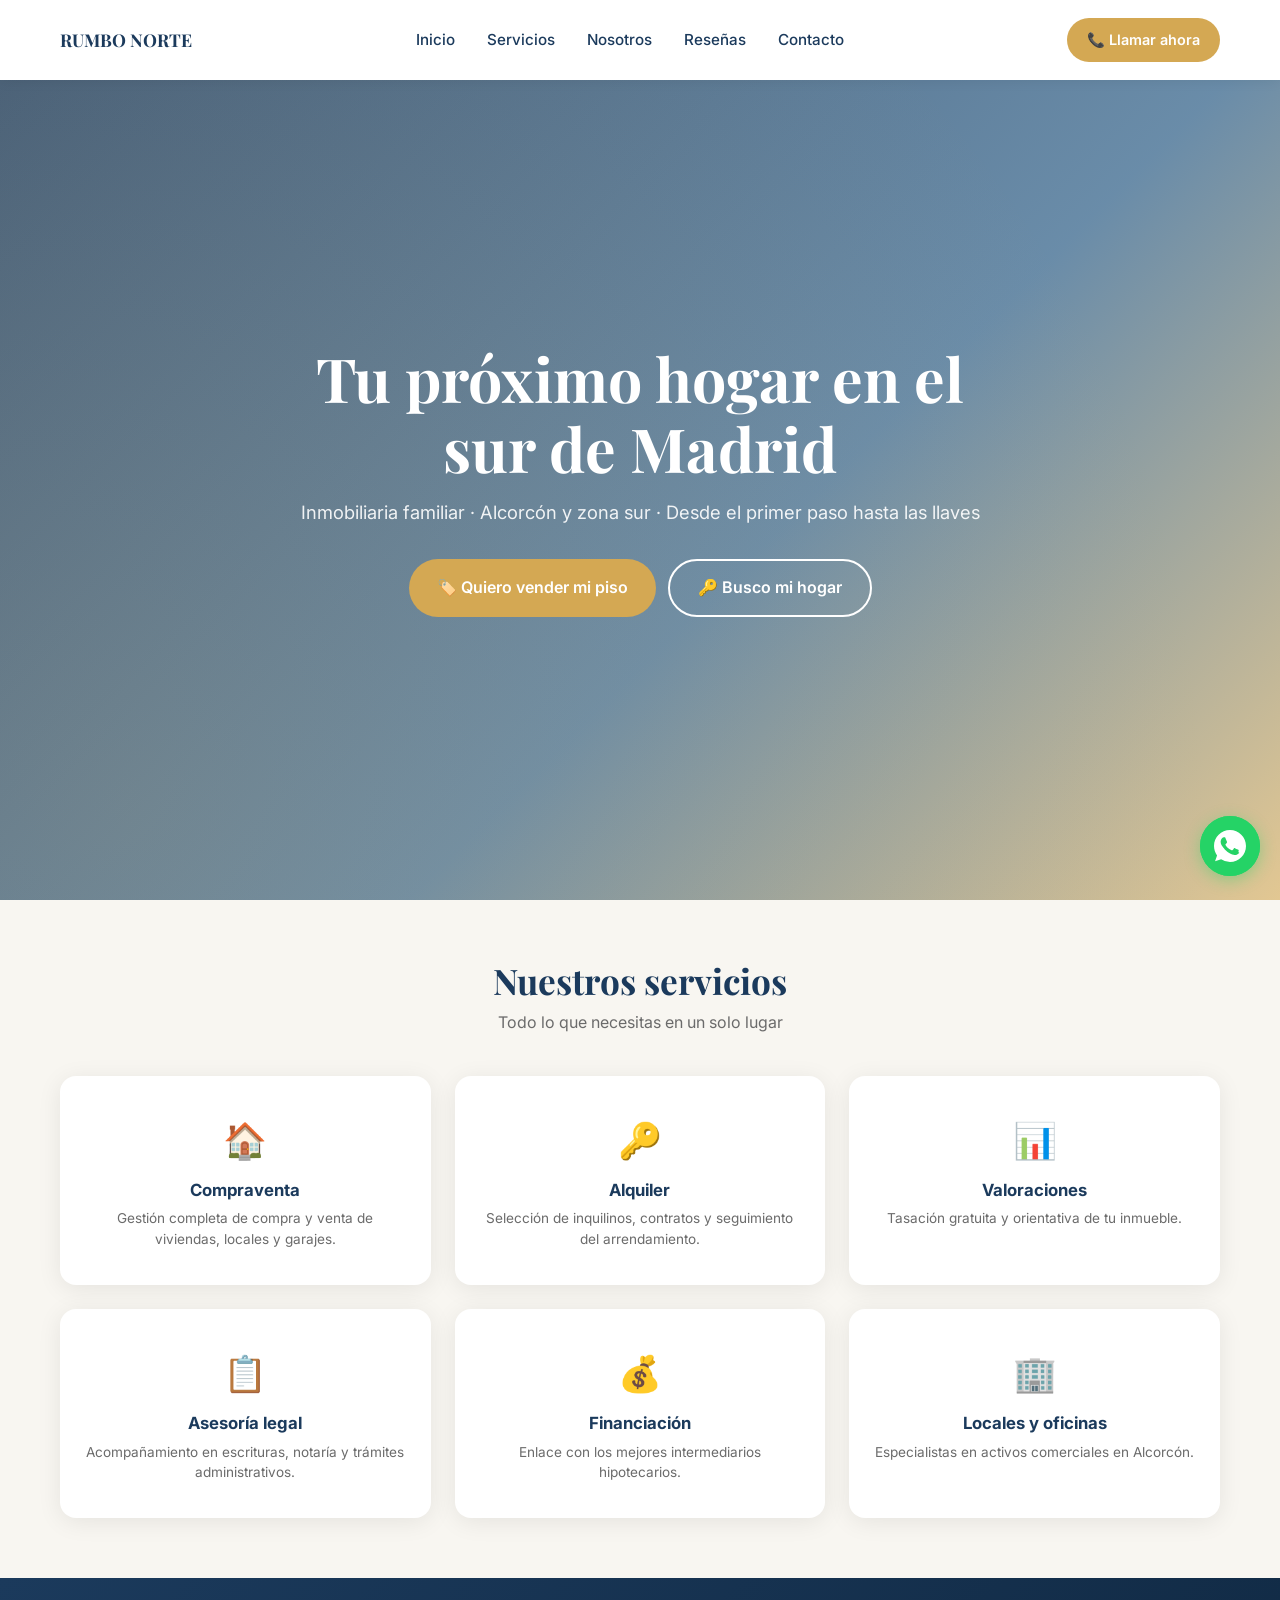
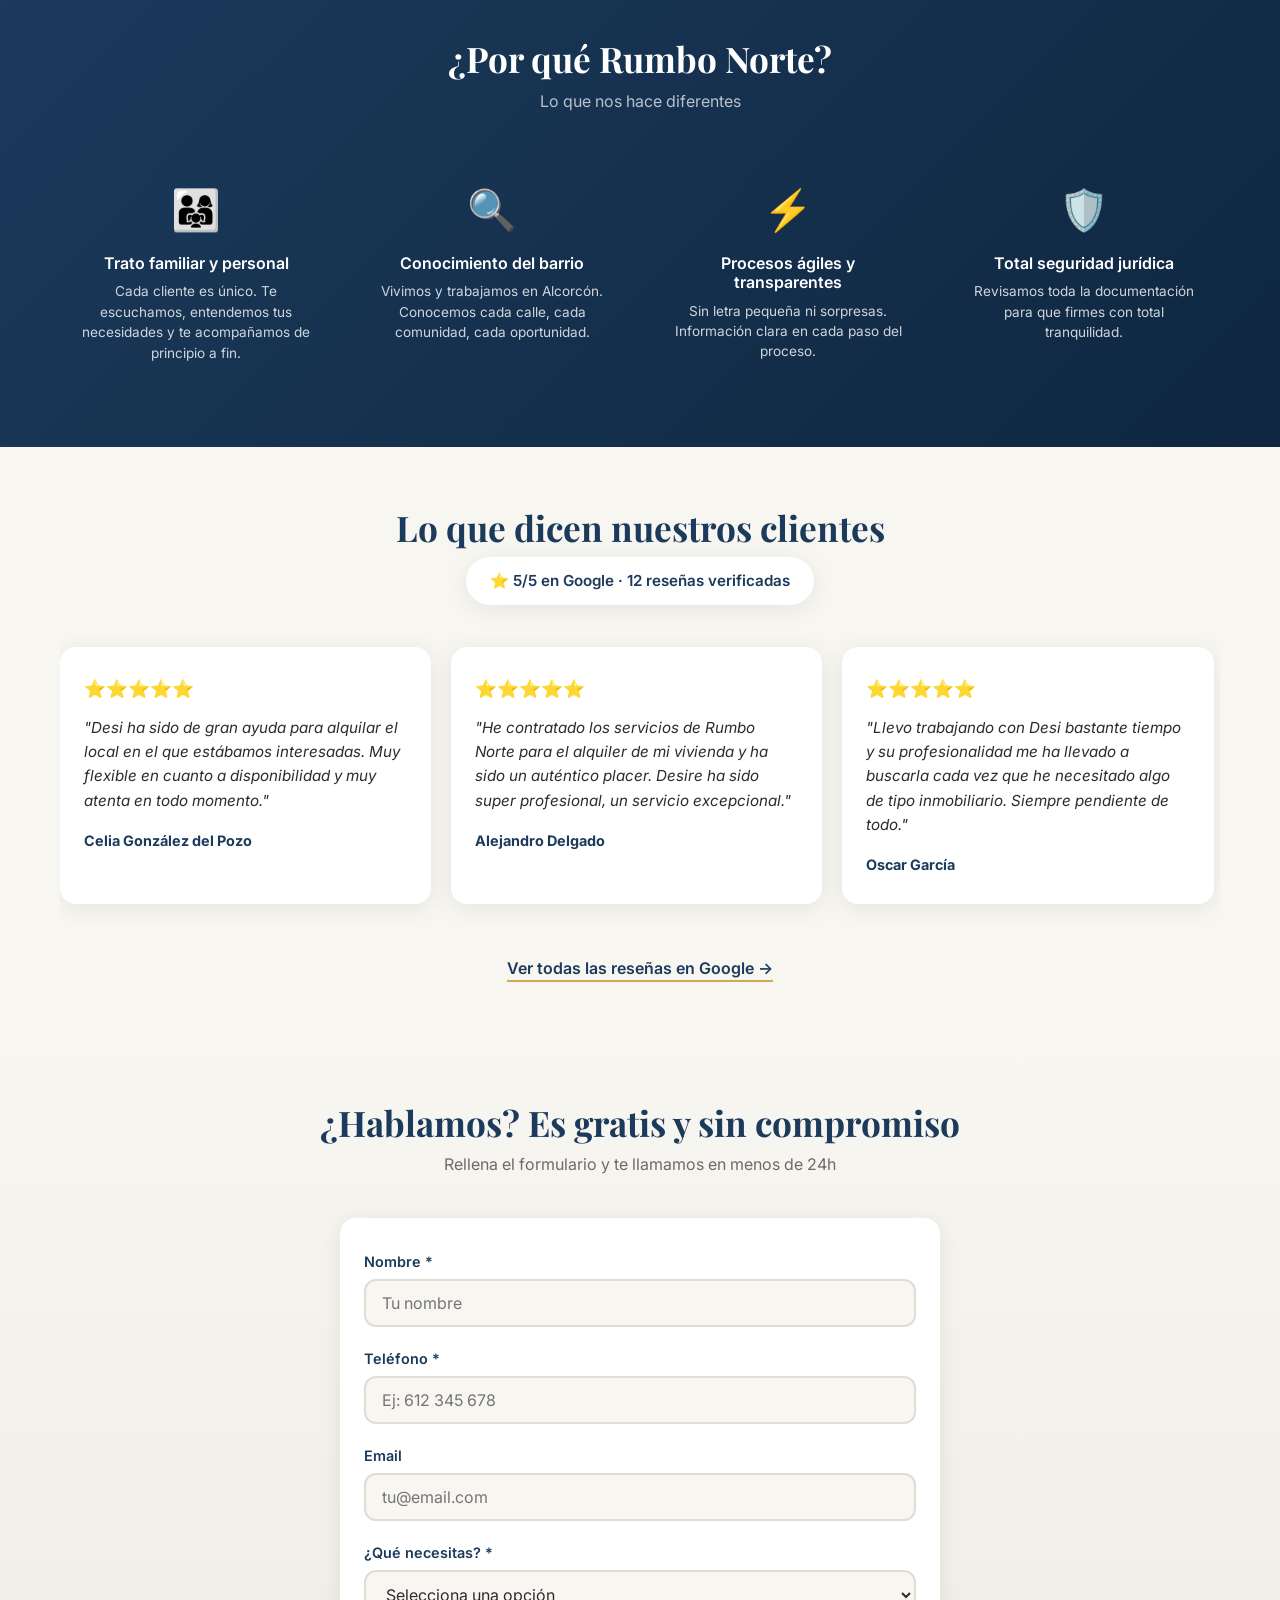
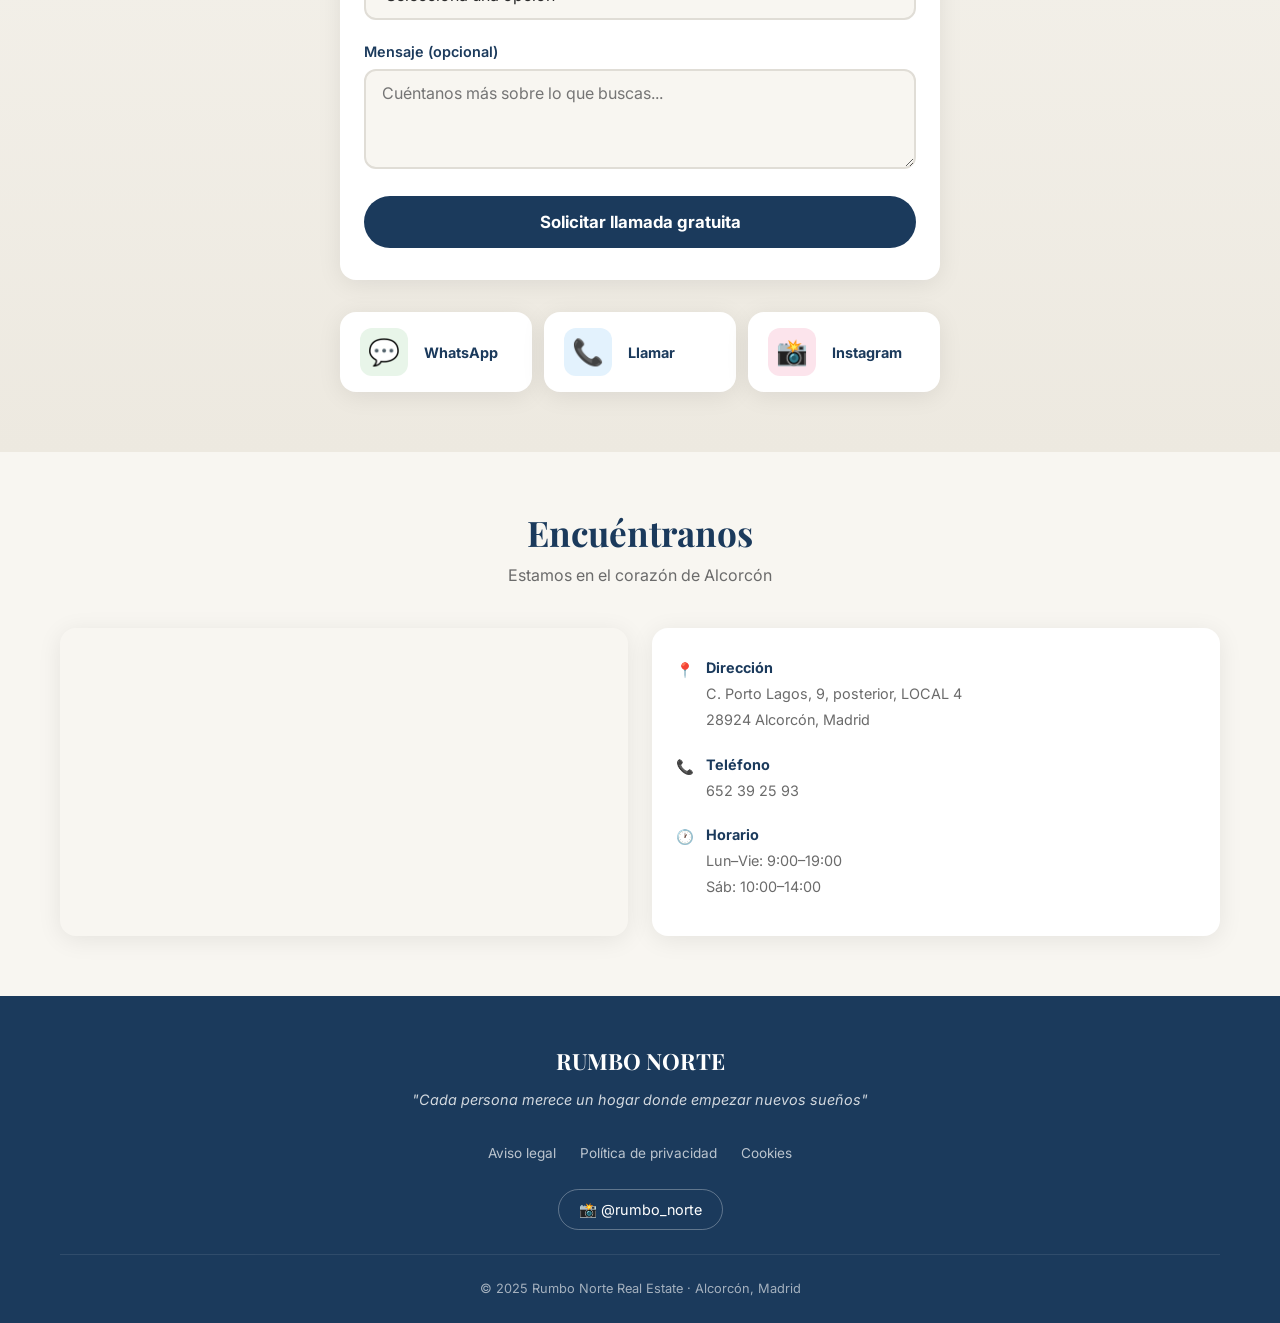
==== index.html @ d569a7f7 "fix: mostrar siempre el texto RUMBO NORTE junto al logo Co-Authored-By: Claude Opus 4.6 (1M context)" ====
<!DOCTYPE html>
<html lang="es">
<head>
  <meta charset="UTF-8">
  <meta name="viewport" content="width=device-width, initial-scale=1.0">
  <title>Rumbo Norte Real Estate | Inmobiliaria en Alcorcón, Madrid</title>
  <meta name="description" content="Inmobiliaria familiar en Alcorcón. Compra, venta y alquiler de viviendas en el sur de Madrid. Valoración gratuita · Trato personal · 5/5 en Google.">
  <meta name="keywords" content="inmobiliaria alcorcón, comprar piso alcorcón, vender piso alcorcón, alquiler alcorcón, rumbo norte">
  <meta property="og:title" content="Rumbo Norte Real Estate">
  <meta property="og:description" content="Tu inmobiliaria de confianza en Alcorcón">
  <meta property="og:type" content="website">
  <link rel="canonical" href="https://rumbo-norte.es">
  <link rel="preconnect" href="https://fonts.googleapis.com">
  <link rel="preconnect" href="https://fonts.gstatic.com" crossorigin>
  <link href="https://fonts.googleapis.com/css2?family=Inter:wght@400;500;600;700&family=Playfair+Display:wght@600;700&display=swap" rel="stylesheet">
  <link rel="icon" type="image/png" href="images/logo.png">
  <link rel="stylesheet" href="style.css">

  <!-- Schema.org JSON-LD -->
  <script type="application/ld+json">
  {
    "@context": "https://schema.org",
    "@type": "RealEstateAgent",
    "name": "Rumbo Norte Real Estate",
    "image": "images/logo.png",
    "address": {
      "@type": "PostalAddress",
      "streetAddress": "C. Porto Lagos 9, posterior, LOCAL 4",
      "addressLocality": "Alcorcón",
      "addressRegion": "Madrid",
      "postalCode": "28924",
      "addressCountry": "ES"
    },
    "telephone": "+34652392593",
    "priceRange": "€€",
    "openingHours": ["Mo-Fr 09:00-19:00", "Sa 10:00-14:00"],
    "aggregateRating": {
      "@type": "AggregateRating",
      "ratingValue": "5",
      "reviewCount": "12"
    }
  }
  </script>
</head>
<body>

  <!-- ========== HEADER ========== -->
  <header class="header" id="header">
    <div class="header-inner">
      <a href="#inicio" class="logo" aria-label="Rumbo Norte Real Estate — Inicio">
        <img src="images/logo.png" alt="Rumbo Norte Real Estate" class="logo-img" onerror="this.style.display='none';">
        <span class="logo-text">RUMBO NORTE</span>
      </a>

      <nav class="nav" id="nav" aria-label="Navegación principal">
        <a href="#inicio">Inicio</a>
        <a href="#servicios">Servicios</a>
        <a href="#nosotros">Nosotros</a>
        <a href="#resenas">Reseñas</a>
        <a href="#contacto">Contacto</a>
      </nav>

      <a href="tel:+34652392593" class="header-cta" aria-label="Llamar ahora al 652 39 25 93">
        📞 Llamar ahora
      </a>
      <button class="hamburger" id="hamburger" aria-label="Abrir menú" aria-expanded="false">
        <span></span>
        <span></span>
        <span></span>
      </button>
    </div>
  </header>

  <!-- ========== HERO ========== -->
  <section class="hero" id="inicio">
    <div class="hero-content">
      <h1>Tu próximo hogar en el sur de Madrid</h1>
      <p class="hero-subtitle">Inmobiliaria familiar · Alcorcón y zona sur · Desde el primer paso hasta las llaves</p>
      <div class="hero-buttons">
        <a href="#contacto" class="btn btn-primary" onclick="document.getElementById('motivo').value='vender'">🏷️ Quiero vender mi piso</a>
        <a href="https://wa.me/34652392593?text=Hola%2C%20me%20interesa%20obtener%20informaci%C3%B3n%20sobre%20vuestros%20servicios%20inmobiliarios" class="btn btn-outline" target="_blank" rel="noopener">🔑 Busco mi hogar</a>
      </div>
    </div>
  </section>

  <!-- ========== SERVICIOS ========== -->
  <section class="servicios" id="servicios">
    <div class="container">
      <h2 class="section-title fade-in">Nuestros servicios</h2>
      <p class="section-subtitle fade-in">Todo lo que necesitas en un solo lugar</p>
      <div class="servicios-grid">
        <a href="servicio-compraventa.html" class="servicio-card fade-in">
          <div class="servicio-card-icon">🏠</div>
          <h3>Compraventa</h3>
          <p>Gestión completa de compra y venta de viviendas, locales y garajes.</p>
        </a>
        <a href="servicio-alquiler.html" class="servicio-card fade-in">
          <div class="servicio-card-icon">🔑</div>
          <h3>Alquiler</h3>
          <p>Selección de inquilinos, contratos y seguimiento del arrendamiento.</p>
        </a>
        <a href="servicio-valoraciones.html" class="servicio-card fade-in">
          <div class="servicio-card-icon">📊</div>
          <h3>Valoraciones</h3>
          <p>Tasación gratuita y orientativa de tu inmueble.</p>
        </a>
        <a href="servicio-asesoria-legal.html" class="servicio-card fade-in">
          <div class="servicio-card-icon">📋</div>
          <h3>Asesoría legal</h3>
          <p>Acompañamiento en escrituras, notaría y trámites administrativos.</p>
        </a>
        <a href="servicio-financiacion.html" class="servicio-card fade-in">
          <div class="servicio-card-icon">💰</div>
          <h3>Financiación</h3>
          <p>Enlace con los mejores intermediarios hipotecarios.</p>
        </a>
        <a href="servicio-locales.html" class="servicio-card fade-in">
          <div class="servicio-card-icon">🏢</div>
          <h3>Locales y oficinas</h3>
          <p>Especialistas en activos comerciales en Alcorcón.</p>
        </a>
      </div>
    </div>
  </section>

  <!-- ========== POR QUÉ ELEGIRNOS ========== -->
  <section class="por-que" id="nosotros">
    <div class="container">
      <h2 class="section-title fade-in">¿Por qué Rumbo Norte?</h2>
      <p class="section-subtitle fade-in">Lo que nos hace diferentes</p>
      <div class="por-que-grid">
        <div class="por-que-item fade-in">
          <div class="por-que-item-icon">👨‍👩‍👧</div>
          <h3>Trato familiar y personal</h3>
          <p>Cada cliente es único. Te escuchamos, entendemos tus necesidades y te acompañamos de principio a fin.</p>
        </div>
        <div class="por-que-item fade-in">
          <div class="por-que-item-icon">🔍</div>
          <h3>Conocimiento del barrio</h3>
          <p>Vivimos y trabajamos en Alcorcón. Conocemos cada calle, cada comunidad, cada oportunidad.</p>
        </div>
        <div class="por-que-item fade-in">
          <div class="por-que-item-icon">⚡</div>
          <h3>Procesos ágiles y transparentes</h3>
          <p>Sin letra pequeña ni sorpresas. Información clara en cada paso del proceso.</p>
        </div>
        <div class="por-que-item fade-in">
          <div class="por-que-item-icon">🛡️</div>
          <h3>Total seguridad jurídica</h3>
          <p>Revisamos toda la documentación para que firmes con total tranquilidad.</p>
        </div>
      </div>
    </div>
  </section>

  <!-- ========== RESEÑAS ========== -->
  <section class="resenas" id="resenas">
    <div class="container">
      <h2 class="section-title fade-in">Lo que dicen nuestros clientes</h2>
      <div class="resenas-badge-wrapper fade-in">
        <div class="resenas-badge">⭐ 5/5 en Google · 12 reseñas verificadas</div>
      </div>
      <div class="resenas-slider fade-in">
        <div class="resena-card">
          <div class="resena-stars">⭐⭐⭐⭐⭐</div>
          <p class="resena-text">"Desi ha sido de gran ayuda para alquilar el local en el que estábamos interesadas. Muy flexible en cuanto a disponibilidad y muy atenta en todo momento."</p>
          <div class="resena-author">Celia González del Pozo</div>
        </div>
        <div class="resena-card">
          <div class="resena-stars">⭐⭐⭐⭐⭐</div>
          <p class="resena-text">"He contratado los servicios de Rumbo Norte para el alquiler de mi vivienda y ha sido un auténtico placer. Desire ha sido super profesional, un servicio excepcional."</p>
          <div class="resena-author">Alejandro Delgado</div>
        </div>
        <div class="resena-card">
          <div class="resena-stars">⭐⭐⭐⭐⭐</div>
          <p class="resena-text">"Llevo trabajando con Desi bastante tiempo y su profesionalidad me ha llevado a buscarla cada vez que he necesitado algo de tipo inmobiliario. Siempre pendiente de todo."</p>
          <div class="resena-author">Oscar García</div>
        </div>
      </div>
      <div class="resenas-cta fade-in">
        <a href="https://www.google.com/maps/place/Rumbo+Norte+Real+Estate/" target="_blank" rel="noopener">Ver todas las reseñas en Google →</a>
      </div>
    </div>
  </section>

  <!-- ========== CONTACTO ========== -->
  <section class="contacto" id="contacto">
    <div class="container">
      <h2 class="section-title fade-in">¿Hablamos? Es gratis y sin compromiso</h2>
      <p class="section-subtitle fade-in">Rellena el formulario y te llamamos en menos de 24h</p>

      <div class="contacto-form fade-in">
        <form id="contactForm">
          <div id="formContent">
            <div class="form-group">
              <label for="nombre">Nombre *</label>
              <input type="text" id="nombre" name="nombre" placeholder="Tu nombre" required>
              <span class="error-msg">Por favor, introduce tu nombre</span>
            </div>
            <div class="form-group">
              <label for="telefono">Teléfono *</label>
              <input type="tel" id="telefono" name="telefono" placeholder="Ej: 612 345 678" required>
              <span class="error-msg">Introduce un teléfono válido</span>
            </div>
            <div class="form-group">
              <label for="email">Email</label>
              <input type="email" id="email" name="email" placeholder="tu@email.com">
            </div>
            <div class="form-group">
              <label for="motivo">¿Qué necesitas? *</label>
              <select id="motivo" name="motivo" required>
                <option value="">Selecciona una opción</option>
                <option value="vender">Quiero vender</option>
                <option value="comprar">Quiero comprar</option>
                <option value="alquilar">Quiero alquilar</option>
                <option value="arrendar">Quiero arrendar</option>
                <option value="otro">Otro</option>
              </select>
              <span class="error-msg">Selecciona un motivo</span>
            </div>
            <div class="form-group">
              <label for="mensaje">Mensaje (opcional)</label>
              <textarea id="mensaje" name="mensaje" placeholder="Cuéntanos más sobre lo que buscas..."></textarea>
            </div>
            <button type="submit" class="btn-submit">Solicitar llamada gratuita</button>
          </div>
          <div class="form-success" id="formSuccess">
            <div class="form-success-icon">✅</div>
            <h3>¡Mensaje enviado!</h3>
            <p>Nos ponemos en contacto contigo en menos de 24h.</p>
          </div>
        </form>
      </div>

      <div class="contacto-alt fade-in">
        <a href="https://wa.me/34652392593?text=Hola%2C%20me%20interesa%20obtener%20informaci%C3%B3n%20sobre%20vuestros%20servicios%20inmobiliarios" class="contacto-alt-card" target="_blank" rel="noopener">
          <div class="contacto-alt-icon contacto-alt-icon--whatsapp">💬</div>
          <strong>WhatsApp</strong>
        </a>
        <a href="tel:+34652392593" class="contacto-alt-card">
          <div class="contacto-alt-icon contacto-alt-icon--phone">📞</div>
          <strong>Llamar</strong>
        </a>
        <a href="https://instagram.com/rumbo_norte_real_estate" class="contacto-alt-card" target="_blank" rel="noopener">
          <div class="contacto-alt-icon contacto-alt-icon--instagram">📸</div>
          <strong>Instagram</strong>
        </a>
      </div>
    </div>
  </section>

  <!-- ========== MAPA ========== -->
  <section class="mapa" id="mapa">
    <div class="container">
      <h2 class="section-title fade-in">Encuéntranos</h2>
      <p class="section-subtitle fade-in">Estamos en el corazón de Alcorcón</p>
      <div class="mapa-wrapper fade-in">
        <div class="mapa-iframe">
          <iframe
            src="https://www.google.com/maps?q=Rumbo+Norte+Real+Estate,+C.+Porto+Lagos+9,+28924+Alcorcón,+Madrid&output=embed"
            allowfullscreen=""
            loading="lazy"
            referrerpolicy="no-referrer-when-downgrade"
            title="Ubicación de Rumbo Norte Real Estate en Alcorcón">
          </iframe>
        </div>
        <div class="mapa-info">
          <div class="mapa-info-item">
            <span class="mapa-info-icon">📍</span>
            <div>
              <strong>Dirección</strong>
              <span>C. Porto Lagos, 9, posterior, LOCAL 4<br>28924 Alcorcón, Madrid</span>
            </div>
          </div>
          <div class="mapa-info-item">
            <span class="mapa-info-icon">📞</span>
            <div>
              <strong>Teléfono</strong>
              <a href="tel:+34652392593">652 39 25 93</a>
            </div>
          </div>
          <div class="mapa-info-item">
            <span class="mapa-info-icon">🕐</span>
            <div>
              <strong>Horario</strong>
              <span>Lun–Vie: 9:00–19:00<br>Sáb: 10:00–14:00</span>
            </div>
          </div>
        </div>
      </div>
    </div>
  </section>

  <!-- ========== FOOTER ========== -->
  <footer class="footer">
    <div class="container">
      <div class="footer-top">
        <div class="footer-logo">
          <img src="images/logo-white.png" alt="Rumbo Norte Real Estate" class="logo-img" onerror="this.style.display='none'; this.nextElementSibling.classList.add('show');">
          <span class="logo-fallback">RUMBO NORTE</span>
        </div>
        <p class="footer-tagline">"Cada persona merece un hogar donde empezar nuevos sueños"</p>
      </div>
      <div class="footer-links">
        <a href="#">Aviso legal</a>
        <a href="#">Política de privacidad</a>
        <a href="#">Cookies</a>
      </div>
      <div class="footer-social">
        <a href="https://instagram.com/rumbo_norte" target="_blank" rel="noopener" aria-label="Instagram de Rumbo Norte">📸 @rumbo_norte</a>
      </div>
      <div class="footer-bottom">
        <p>&copy; 2025 Rumbo Norte Real Estate · Alcorcón, Madrid</p>
      </div>
    </div>
  </footer>

  <!-- ========== SCROLL TO TOP ========== -->
  <button class="scroll-top" id="scrollTop" aria-label="Volver arriba">↑</button>

  <!-- ========== WHATSAPP FLOAT ========== -->
  <div class="whatsapp-float">
    <a href="https://wa.me/34652392593?text=Hola%2C%20me%20interesa%20obtener%20informaci%C3%B3n%20sobre%20vuestros%20servicios%20inmobiliarios" target="_blank" rel="noopener" aria-label="Contactar por WhatsApp">
      <svg viewBox="0 0 32 32" xmlns="http://www.w3.org/2000/svg">
        <path d="M16.004 0h-.008C7.174 0 0 7.176 0 16c0 3.5 1.132 6.742 3.052 9.376L1.056 31.2l6.064-1.952A15.9 15.9 0 0 0 16.004 32C24.824 32 32 24.824 32 16S24.824 0 16.004 0zm9.31 22.608c-.39 1.098-1.932 2.01-3.158 2.276-.84.18-1.936.322-5.628-1.21-4.722-1.96-7.762-6.748-7.998-7.06-.226-.312-1.9-2.532-1.9-4.83s1.2-3.426 1.628-3.894c.39-.426 1.026-.638 1.634-.638.198 0 .376.01.536.018.468.02.702.048 1.012.784.386.918 1.326 3.232 1.44 3.468.116.236.232.548.076.86-.146.322-.272.522-.508.798-.236.276-.486.488-.722.786-.214.26-.454.538-.194.996.26.458 1.156 1.904 2.484 3.084 1.706 1.518 3.144 1.988 3.59 2.208.348.172.762.134 1.032-.156.342-.368.764-.978 1.194-1.58.306-.428.692-.482 1.078-.322.392.148 2.478 1.168 2.902 1.382.424.214.708.322.812.496.104.176.104 1.012-.286 2.11z"/>
      </svg>
    </a>
  </div>

  <script src="main.js"></script>
</body>
</html>
---- style.css ----
/* =============================================
   RUMBO NORTE REAL ESTATE — Styles
   Mobile-first · Clean luxury meets barrio
   ============================================= */

/* ---------- Custom Properties ---------- */
:root {
  --color-primary: #1B3A5C;
  --color-primary-light: #2D5F8A;
  --color-accent: #D4A853;
  --color-bg: #F8F6F1;
  --color-text: #2C2C2C;
  --color-text-light: #6B6B6B;
  --color-white: #FFFFFF;
  --color-success: #2D7A4F;

  --border-radius-card: 16px;
  --shadow-card: 0 4px 24px rgba(0,0,0,0.08);
  --shadow-hover: 0 8px 40px rgba(0,0,0,0.14);
  --transition: 0.3s cubic-bezier(0.4, 0, 0.2, 1);

  --header-height: 70px;
}

/* ---------- Reset ---------- */
*, *::before, *::after {
  box-sizing: border-box;
  margin: 0;
  padding: 0;
}

html {
  scroll-behavior: smooth;
  scroll-padding-top: var(--header-height);
}

body {
  font-family: 'Inter', sans-serif;
  color: var(--color-text);
  background: var(--color-bg);
  line-height: 1.6;
  -webkit-font-smoothing: antialiased;
}

h1, h2, h3, h4 {
  font-family: 'Playfair Display', serif;
  line-height: 1.2;
}

a {
  color: inherit;
  text-decoration: none;
}

img {
  max-width: 100%;
  height: auto;
  display: block;
}

ul {
  list-style: none;
}

button, input, select, textarea {
  font-family: inherit;
  font-size: inherit;
}

/* ---------- Utility ---------- */
.container {
  width: 100%;
  max-width: 1200px;
  margin: 0 auto;
  padding: 0 20px;
}

.section-title {
  font-size: 1.8rem;
  color: var(--color-primary);
  text-align: center;
  margin-bottom: 0.5rem;
}

.section-subtitle {
  text-align: center;
  color: var(--color-text-light);
  margin-bottom: 2.5rem;
  font-size: 1rem;
}

/* ---------- Scroll Animations ---------- */
.fade-in {
  opacity: 0;
  transform: translateY(30px);
  transition: opacity 0.6s var(--transition), transform 0.6s var(--transition);
}

.fade-in.visible {
  opacity: 1;
  transform: translateY(0);
}

/* =============================================
   HEADER
   ============================================= */
.header {
  position: fixed;
  top: 0;
  left: 0;
  right: 0;
  z-index: 1000;
  background: var(--color-white);
  box-shadow: 0 2px 12px rgba(0,0,0,0.06);
  transition: var(--transition);
  height: var(--header-height);
}

.header.scrolled {
  height: 56px;
}

.header-inner {
  display: flex;
  align-items: center;
  justify-content: space-between;
  height: 100%;
  max-width: 1200px;
  margin: 0 auto;
  padding: 0 20px;
}

.logo {
  display: flex;
  align-items: center;
  gap: 10px;
  font-family: 'Playfair Display', serif;
  font-size: 1.2rem;
  font-weight: 700;
  color: var(--color-primary);
  z-index: 1001;
}

.logo img {
  height: 44px;
  transition: height var(--transition);
}

.header.scrolled .logo img {
  height: 36px;
}

.logo-text {
  font-family: 'Playfair Display', serif;
  font-size: 1.1rem;
  font-weight: 700;
  color: var(--color-primary);
}

/* Nav */
.nav {
  display: none;
  position: fixed;
  top: 0;
  left: 0;
  right: 0;
  bottom: 0;
  background: var(--color-white);
  flex-direction: column;
  align-items: center;
  justify-content: center;
  gap: 2rem;
  z-index: 999;
}

.nav.open {
  display: flex;
}

.nav a {
  font-size: 1.25rem;
  font-weight: 500;
  color: var(--color-primary);
  transition: color var(--transition);
}

.nav a:hover,
.nav a:focus {
  color: var(--color-accent);
}

/* Hamburger */
.hamburger {
  display: flex;
  flex-direction: column;
  gap: 5px;
  background: none;
  border: none;
  cursor: pointer;
  z-index: 1001;
  padding: 8px;
}

.hamburger span {
  display: block;
  width: 24px;
  height: 2.5px;
  background: var(--color-primary);
  border-radius: 2px;
  transition: var(--transition);
}

.hamburger.active span:nth-child(1) {
  transform: rotate(45deg) translate(5px, 5px);
}

.hamburger.active span:nth-child(2) {
  opacity: 0;
}

.hamburger.active span:nth-child(3) {
  transform: rotate(-45deg) translate(5px, -5px);
}

/* CTA Header */
.header-cta {
  display: none;
}

.header-cta-mobile {
  display: inline-flex;
  align-items: center;
  gap: 6px;
  background: var(--color-accent);
  color: var(--color-white);
  padding: 8px 14px;
  border-radius: 50px;
  font-size: 0.85rem;
  font-weight: 600;
  white-space: nowrap;
}

/* =============================================
   HERO
   ============================================= */
.hero {
  min-height: 100vh;
  display: flex;
  align-items: center;
  justify-content: center;
  text-align: center;
  padding: calc(var(--header-height) + 20px) 20px 40px;
  background:
    linear-gradient(135deg, rgba(27,58,92,0.82) 0%, rgba(45,95,138,0.7) 60%, rgba(212,168,83,0.6) 100%),
    url('https://images.unsplash.com/photo-1600585154340-be6161a56a0c?w=1920&q=80') center/cover no-repeat;
  color: var(--color-white);
  position: relative;
  overflow: hidden;
}

.hero::before {
  content: '';
  position: absolute;
  top: -50%;
  left: -50%;
  width: 200%;
  height: 200%;
  background: radial-gradient(circle at 30% 70%, rgba(212,168,83,0.15) 0%, transparent 50%);
  animation: heroGlow 8s ease-in-out infinite alternate;
}

@keyframes heroGlow {
  0% { transform: translate(0, 0); }
  100% { transform: translate(5%, -5%); }
}

.hero-content {
  position: relative;
  max-width: 700px;
}

.hero h1 {
  font-size: 2.4rem;
  margin-bottom: 1rem;
  line-height: 1.15;
}

.hero-subtitle {
  font-size: 1.05rem;
  opacity: 0.9;
  margin-bottom: 2rem;
  line-height: 1.5;
}

.hero-buttons {
  display: flex;
  flex-direction: column;
  gap: 12px;
  margin-top: 1rem;
}

.btn {
  display: inline-flex;
  align-items: center;
  justify-content: center;
  gap: 8px;
  padding: 14px 28px;
  border-radius: 50px;
  font-weight: 600;
  font-size: 1rem;
  cursor: pointer;
  border: none;
  transition: var(--transition);
  text-align: center;
}

.btn:focus-visible {
  outline: 3px solid var(--color-accent);
  outline-offset: 2px;
}

.btn-primary {
  background: var(--color-accent);
  color: var(--color-white);
}

.btn-primary:hover {
  background: #c49a45;
  transform: translateY(-2px);
  box-shadow: 0 6px 20px rgba(212,168,83,0.4);
}

.btn-outline {
  background: transparent;
  color: var(--color-white);
  border: 2px solid var(--color-white);
}

.btn-outline:hover {
  background: var(--color-white);
  color: var(--color-primary);
  transform: translateY(-2px);
}

/* Badges */
.hero-badges {
  display: flex;
  flex-wrap: wrap;
  justify-content: center;
  gap: 12px;
}

.badge {
  display: inline-flex;
  align-items: center;
  gap: 6px;
  background: rgba(255,255,255,0.15);
  backdrop-filter: blur(10px);
  padding: 8px 16px;
  border-radius: 50px;
  font-size: 0.85rem;
  font-weight: 500;
}

/* =============================================
   CTA CARDS
   ============================================= */
.cta-section {
  padding: 60px 0;
}

.cta-grid {
  display: grid;
  gap: 24px;
}

.cta-card {
  border-radius: var(--border-radius-card);
  padding: 40px 28px;
  color: var(--color-white);
  transition: var(--transition);
}

.cta-card:hover {
  transform: translateY(-4px);
  box-shadow: var(--shadow-hover);
}

.cta-card--sell {
  background: linear-gradient(135deg, var(--color-primary) 0%, var(--color-primary-light) 100%);
}

.cta-card--buy {
  background: linear-gradient(135deg, #B8912E 0%, var(--color-accent) 100%);
}

.cta-card-icon {
  font-size: 2.5rem;
  margin-bottom: 16px;
}

.cta-card h3 {
  font-size: 1.5rem;
  margin-bottom: 12px;
}

.cta-card p {
  opacity: 0.9;
  margin-bottom: 20px;
  line-height: 1.6;
}

.cta-card-benefits {
  margin-bottom: 24px;
}

.cta-card-benefits li {
  padding: 4px 0;
  font-size: 0.95rem;
  opacity: 0.9;
}

.cta-card .btn {
  width: 100%;
  background: var(--color-white);
  color: var(--color-primary);
  font-weight: 700;
}

.cta-card .btn:hover {
  transform: translateY(-2px);
  box-shadow: 0 4px 16px rgba(0,0,0,0.2);
}

/* =============================================
   SERVICIOS
   ============================================= */
.servicios {
  padding: 60px 0;
}

.servicios-grid {
  display: grid;
  grid-template-columns: 1fr 1fr;
  gap: 16px;
}

.servicio-card {
  display: block;
  background: var(--color-white);
  border-radius: var(--border-radius-card);
  padding: 28px 20px;
  text-align: center;
  box-shadow: var(--shadow-card);
  transition: var(--transition);
  cursor: pointer;
  text-decoration: none;
  color: inherit;
}

.servicio-card:hover {
  transform: translateY(-4px);
  box-shadow: var(--shadow-hover);
}

.servicio-card:focus-visible {
  outline: 3px solid var(--color-accent);
  outline-offset: 2px;
}

.servicio-card-icon {
  font-size: 2.2rem;
  margin-bottom: 12px;
}

.servicio-card h3 {
  font-size: 1.05rem;
  color: var(--color-primary);
  margin-bottom: 8px;
  font-family: 'Inter', sans-serif;
  font-weight: 700;
}

.servicio-card p {
  font-size: 0.85rem;
  color: var(--color-text-light);
  line-height: 1.5;
}

/* =============================================
   POR QUÉ ELEGIRNOS
   ============================================= */
.por-que {
  padding: 60px 0;
  background: linear-gradient(135deg, var(--color-primary) 0%, #0F2740 100%);
  color: var(--color-white);
}

.por-que .section-title {
  color: var(--color-white);
}

.por-que .section-subtitle {
  color: rgba(255,255,255,0.7);
}

.por-que-grid {
  display: grid;
  grid-template-columns: 1fr 1fr;
  gap: 24px;
}

.por-que-item {
  text-align: center;
  padding: 24px 16px;
}

.por-que-item-icon {
  font-size: 2.5rem;
  margin-bottom: 12px;
}

.por-que-item h3 {
  font-size: 1rem;
  margin-bottom: 8px;
  font-family: 'Inter', sans-serif;
  font-weight: 600;
}

.por-que-item p {
  font-size: 0.85rem;
  opacity: 0.8;
  line-height: 1.5;
}

/* =============================================
   RESEÑAS
   ============================================= */
.resenas {
  padding: 60px 0;
}

.resenas-badge {
  display: inline-flex;
  align-items: center;
  gap: 8px;
  background: var(--color-white);
  box-shadow: var(--shadow-card);
  padding: 12px 24px;
  border-radius: 50px;
  font-weight: 600;
  font-size: 0.95rem;
  margin: 0 auto 2rem;
  color: var(--color-primary);
}

.resenas-badge-wrapper {
  text-align: center;
}

.resenas-slider {
  display: flex;
  gap: 20px;
  overflow-x: auto;
  scroll-snap-type: x mandatory;
  -webkit-overflow-scrolling: touch;
  padding: 10px 0 20px;
  scrollbar-width: none;
}

.resenas-slider::-webkit-scrollbar {
  display: none;
}

.resena-card {
  flex: 0 0 85%;
  scroll-snap-align: start;
  background: var(--color-white);
  border-radius: var(--border-radius-card);
  padding: 28px 24px;
  box-shadow: var(--shadow-card);
}

.resena-stars {
  color: #F5A623;
  font-size: 1.1rem;
  margin-bottom: 12px;
}

.resena-text {
  font-size: 0.95rem;
  color: var(--color-text);
  line-height: 1.6;
  margin-bottom: 16px;
  font-style: italic;
}

.resena-author {
  font-weight: 700;
  color: var(--color-primary);
  font-size: 0.9rem;
}

.resenas-cta {
  text-align: center;
  margin-top: 2rem;
}

.resenas-cta a {
  color: var(--color-primary);
  font-weight: 600;
  border-bottom: 2px solid var(--color-accent);
  padding-bottom: 2px;
  transition: var(--transition);
}

.resenas-cta a:hover {
  color: var(--color-accent);
}

/* =============================================
   CONTACTO
   ============================================= */
.contacto {
  padding: 60px 0;
  background: linear-gradient(180deg, var(--color-bg) 0%, #EDE9E0 100%);
}

.contacto-form {
  background: var(--color-white);
  border-radius: var(--border-radius-card);
  padding: 32px 24px;
  box-shadow: var(--shadow-card);
  max-width: 600px;
  margin: 0 auto 2rem;
}

.form-group {
  margin-bottom: 20px;
}

.form-group label {
  display: block;
  font-weight: 600;
  font-size: 0.9rem;
  margin-bottom: 6px;
  color: var(--color-primary);
}

.form-group input,
.form-group select,
.form-group textarea {
  width: 100%;
  padding: 12px 16px;
  border: 2px solid #E0DDD6;
  border-radius: 12px;
  background: var(--color-bg);
  color: var(--color-text);
  transition: border-color var(--transition);
}

.form-group input:focus,
.form-group select:focus,
.form-group textarea:focus {
  outline: none;
  border-color: var(--color-primary);
}

.form-group textarea {
  resize: vertical;
  min-height: 100px;
}

.form-group .error-msg {
  color: #D32F2F;
  font-size: 0.8rem;
  margin-top: 4px;
  display: none;
}

.form-group.error input,
.form-group.error select {
  border-color: #D32F2F;
}

.form-group.error .error-msg {
  display: block;
}

.btn-submit {
  width: 100%;
  padding: 16px;
  background: var(--color-primary);
  color: var(--color-white);
  border: none;
  border-radius: 50px;
  font-weight: 700;
  font-size: 1.05rem;
  cursor: pointer;
  transition: var(--transition);
}

.btn-submit:hover {
  background: var(--color-primary-light);
  transform: translateY(-2px);
  box-shadow: 0 6px 20px rgba(27,58,92,0.3);
}

.btn-submit:focus-visible {
  outline: 3px solid var(--color-accent);
  outline-offset: 2px;
}

.form-success {
  display: none;
  text-align: center;
  padding: 40px 20px;
}

.form-success.show {
  display: block;
}

.form-success-icon {
  font-size: 3rem;
  margin-bottom: 16px;
}

.form-success h3 {
  color: var(--color-success);
  margin-bottom: 8px;
}

.form-success p {
  color: var(--color-text-light);
}

/* Contact alternatives */
.contacto-alt {
  display: grid;
  gap: 12px;
  max-width: 600px;
  margin: 0 auto;
}

.contacto-alt-card {
  display: flex;
  align-items: center;
  gap: 16px;
  background: var(--color-white);
  border-radius: var(--border-radius-card);
  padding: 16px 20px;
  box-shadow: var(--shadow-card);
  transition: var(--transition);
}

.contacto-alt-card:hover {
  transform: translateY(-2px);
  box-shadow: var(--shadow-hover);
}

.contacto-alt-icon {
  font-size: 1.6rem;
  width: 48px;
  height: 48px;
  display: flex;
  align-items: center;
  justify-content: center;
  border-radius: 12px;
  flex-shrink: 0;
}

.contacto-alt-icon--whatsapp {
  background: #E8F5E9;
}

.contacto-alt-icon--phone {
  background: #E3F2FD;
}

.contacto-alt-icon--instagram {
  background: #FCE4EC;
}

.contacto-alt-card strong {
  display: block;
  font-size: 0.9rem;
  color: var(--color-primary);
}

.contacto-alt-card span {
  font-size: 0.85rem;
  color: var(--color-text-light);
}

/* =============================================
   MAPA
   ============================================= */
.mapa {
  padding: 60px 0;
}

.mapa-wrapper {
  display: grid;
  gap: 24px;
}

.mapa-iframe {
  border-radius: var(--border-radius-card);
  overflow: hidden;
  box-shadow: var(--shadow-card);
}

.mapa-iframe iframe {
  width: 100%;
  height: 300px;
  border: 0;
}

.mapa-info {
  background: var(--color-white);
  border-radius: var(--border-radius-card);
  padding: 28px 24px;
  box-shadow: var(--shadow-card);
}

.mapa-info-item {
  display: flex;
  gap: 12px;
  margin-bottom: 20px;
}

.mapa-info-item:last-child {
  margin-bottom: 0;
}

.mapa-info-icon {
  font-size: 1.3rem;
  flex-shrink: 0;
  margin-top: 2px;
}

.mapa-info-item strong {
  display: block;
  font-size: 0.9rem;
  color: var(--color-primary);
  margin-bottom: 2px;
}

.mapa-info-item span,
.mapa-info-item a {
  font-size: 0.9rem;
  color: var(--color-text-light);
}

.mapa-info-item a:hover {
  color: var(--color-accent);
}

/* =============================================
   FOOTER
   ============================================= */
.footer {
  background: var(--color-primary);
  color: var(--color-white);
  padding: 48px 0 24px;
}

.footer-top {
  text-align: center;
  margin-bottom: 32px;
}

.footer-logo {
  font-family: 'Playfair Display', serif;
  font-size: 1.4rem;
  font-weight: 700;
  margin-bottom: 8px;
}

.footer-logo img {
  height: 40px;
  margin: 0 auto;
}

.footer-tagline {
  font-style: italic;
  opacity: 0.8;
  font-size: 0.9rem;
}

.footer-links {
  display: flex;
  flex-wrap: wrap;
  justify-content: center;
  gap: 16px 24px;
  margin-bottom: 24px;
}

.footer-links a {
  font-size: 0.85rem;
  opacity: 0.7;
  transition: opacity var(--transition);
}

.footer-links a:hover {
  opacity: 1;
}

.footer-social {
  text-align: center;
  margin-bottom: 24px;
}

.footer-social a {
  display: inline-flex;
  align-items: center;
  gap: 8px;
  padding: 8px 20px;
  border: 1px solid rgba(255,255,255,0.3);
  border-radius: 50px;
  font-size: 0.9rem;
  transition: var(--transition);
}

.footer-social a:hover {
  background: rgba(255,255,255,0.1);
  border-color: rgba(255,255,255,0.5);
}

.footer-bottom {
  text-align: center;
  padding-top: 24px;
  border-top: 1px solid rgba(255,255,255,0.15);
  font-size: 0.8rem;
  opacity: 0.6;
}

/* Scroll to top */
.scroll-top {
  position: fixed;
  bottom: 100px;
  right: 20px;
  width: 44px;
  height: 44px;
  background: var(--color-primary);
  color: var(--color-white);
  border: none;
  border-radius: 50%;
  font-size: 1.2rem;
  cursor: pointer;
  opacity: 0;
  visibility: hidden;
  transition: var(--transition);
  box-shadow: var(--shadow-card);
  z-index: 990;
  display: flex;
  align-items: center;
  justify-content: center;
}

.scroll-top.visible {
  opacity: 1;
  visibility: visible;
}

.scroll-top:hover {
  background: var(--color-accent);
  transform: translateY(-2px);
}

.scroll-top:focus-visible {
  outline: 3px solid var(--color-accent);
  outline-offset: 2px;
}

/* =============================================
   WhatsApp Floating Button
   ============================================= */
.whatsapp-float {
  position: fixed;
  bottom: 24px;
  right: 20px;
  z-index: 999;
}

.whatsapp-float a {
  display: flex;
  align-items: center;
  justify-content: center;
  width: 60px;
  height: 60px;
  background: #25D366;
  border-radius: 50%;
  box-shadow: 0 4px 16px rgba(37,211,102,0.4);
  transition: var(--transition);
  position: relative;
}

.whatsapp-float a:hover {
  transform: scale(1.1);
  box-shadow: 0 6px 24px rgba(37,211,102,0.5);
}

.whatsapp-float a::before {
  content: '';
  position: absolute;
  width: 100%;
  height: 100%;
  border-radius: 50%;
  background: #25D366;
  animation: whatsappPulse 2s ease-out infinite;
  z-index: -1;
}

@keyframes whatsappPulse {
  0% { transform: scale(1); opacity: 0.6; }
  100% { transform: scale(1.5); opacity: 0; }
}

.whatsapp-float svg {
  width: 32px;
  height: 32px;
  fill: white;
}

/* =============================================
   TABLET (768px)
   ============================================= */
@media (min-width: 768px) {
  .hero h1 {
    font-size: 3.2rem;
  }

  .hero-subtitle {
    font-size: 1.15rem;
  }

  .hero-buttons {
    flex-direction: row;
    justify-content: center;
  }

  .cta-grid {
    grid-template-columns: 1fr 1fr;
  }

  .servicios-grid {
    grid-template-columns: repeat(3, 1fr);
    gap: 20px;
  }

  .resena-card {
    flex: 0 0 45%;
  }

  .mapa-wrapper {
    grid-template-columns: 1fr 1fr;
  }

  .mapa-iframe iframe {
    height: 100%;
    min-height: 300px;
  }

  .contacto-alt {
    grid-template-columns: repeat(3, 1fr);
  }
}

/* =============================================
   DESKTOP (1024px)
   ============================================= */
@media (min-width: 1024px) {
  :root {
    --header-height: 80px;
  }

  .hamburger {
    display: none;
  }

  .nav {
    display: flex;
    position: static;
    flex-direction: row;
    background: transparent;
    gap: 2rem;
  }

  .nav a {
    font-size: 0.95rem;
  }

  .header-cta {
    display: inline-flex;
    align-items: center;
    gap: 6px;
    background: var(--color-accent);
    color: var(--color-white);
    padding: 10px 20px;
    border-radius: 50px;
    font-weight: 600;
    font-size: 0.9rem;
    transition: var(--transition);
  }

  .header-cta:hover {
    background: #c49a45;
    transform: translateY(-1px);
  }

  .header-cta-mobile {
    display: none;
  }

  .hero h1 {
    font-size: 3.8rem;
  }

  .section-title {
    font-size: 2.2rem;
  }

  .servicios-grid {
    grid-template-columns: repeat(3, 1fr);
    gap: 24px;
  }

  .servicio-card {
    padding: 36px 24px;
  }

  .por-que-grid {
    grid-template-columns: repeat(4, 1fr);
  }

  .resena-card {
    flex: 0 0 32%;
  }
}
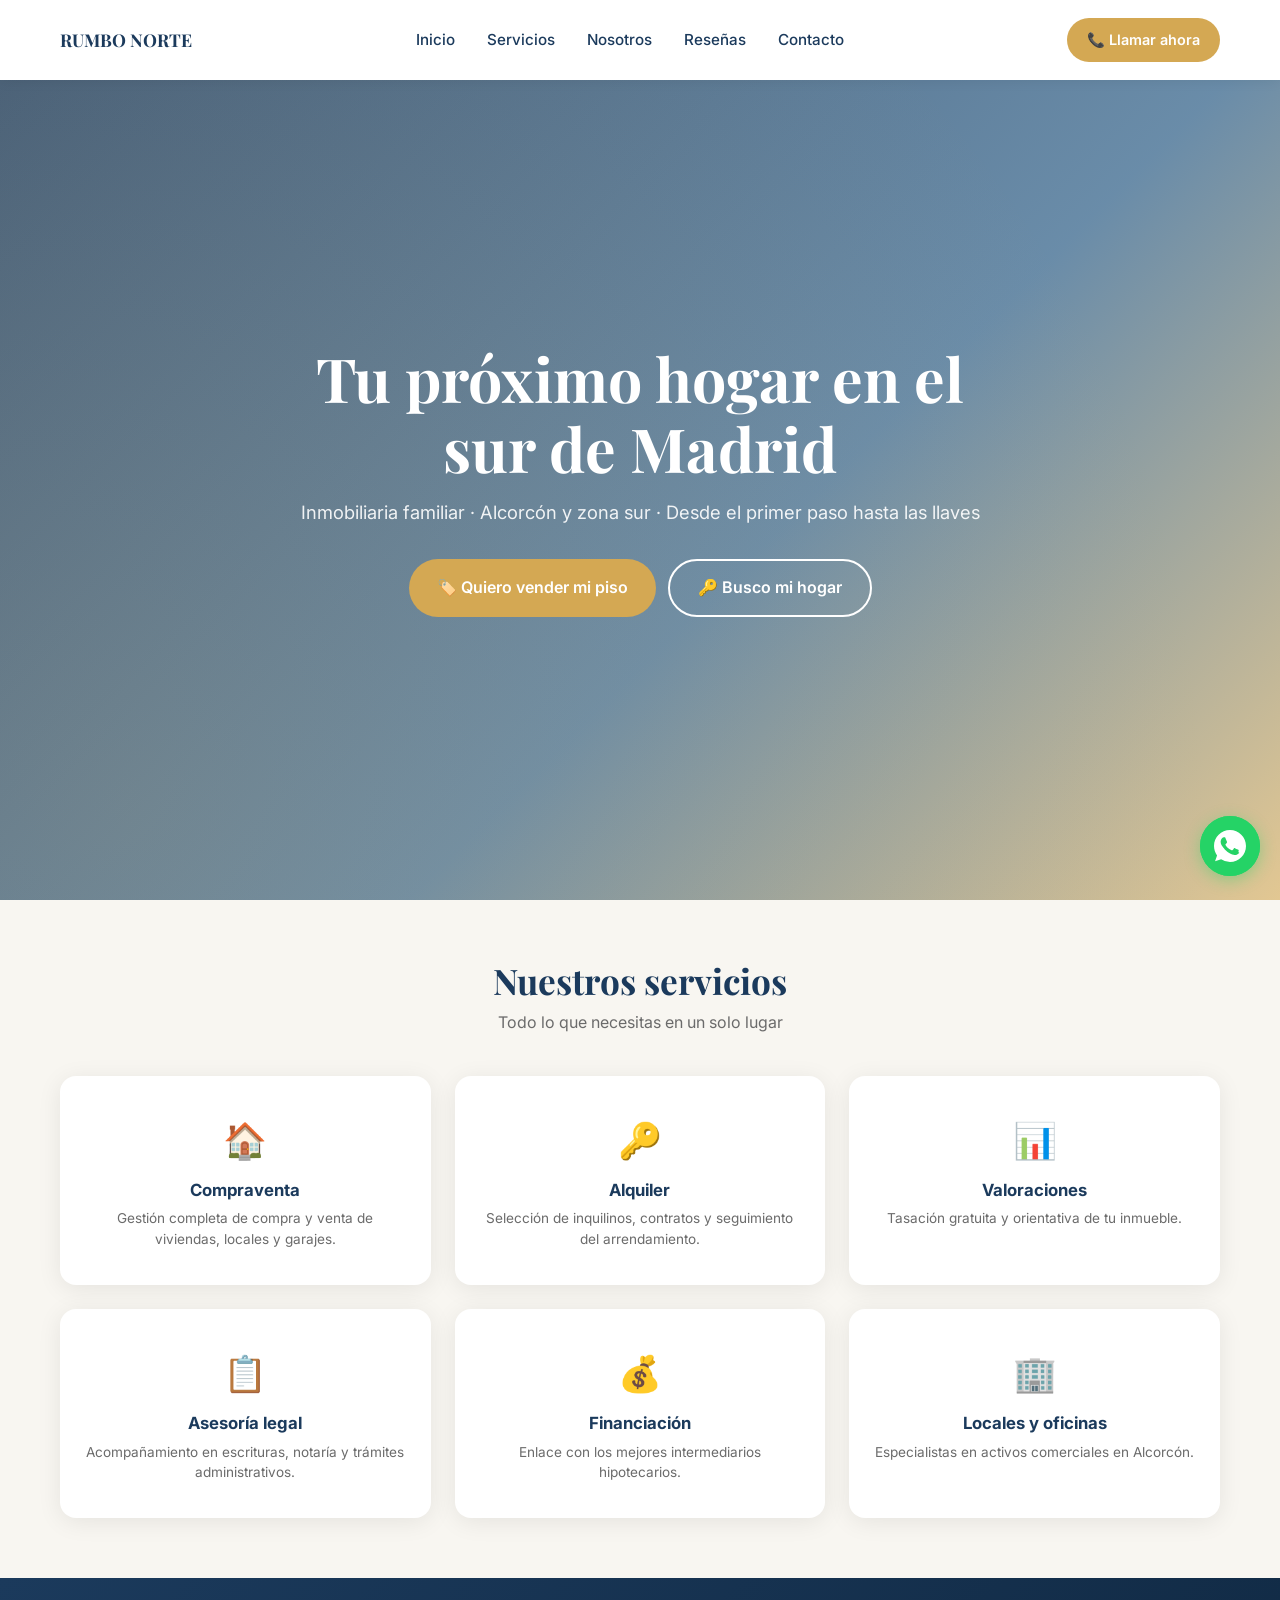
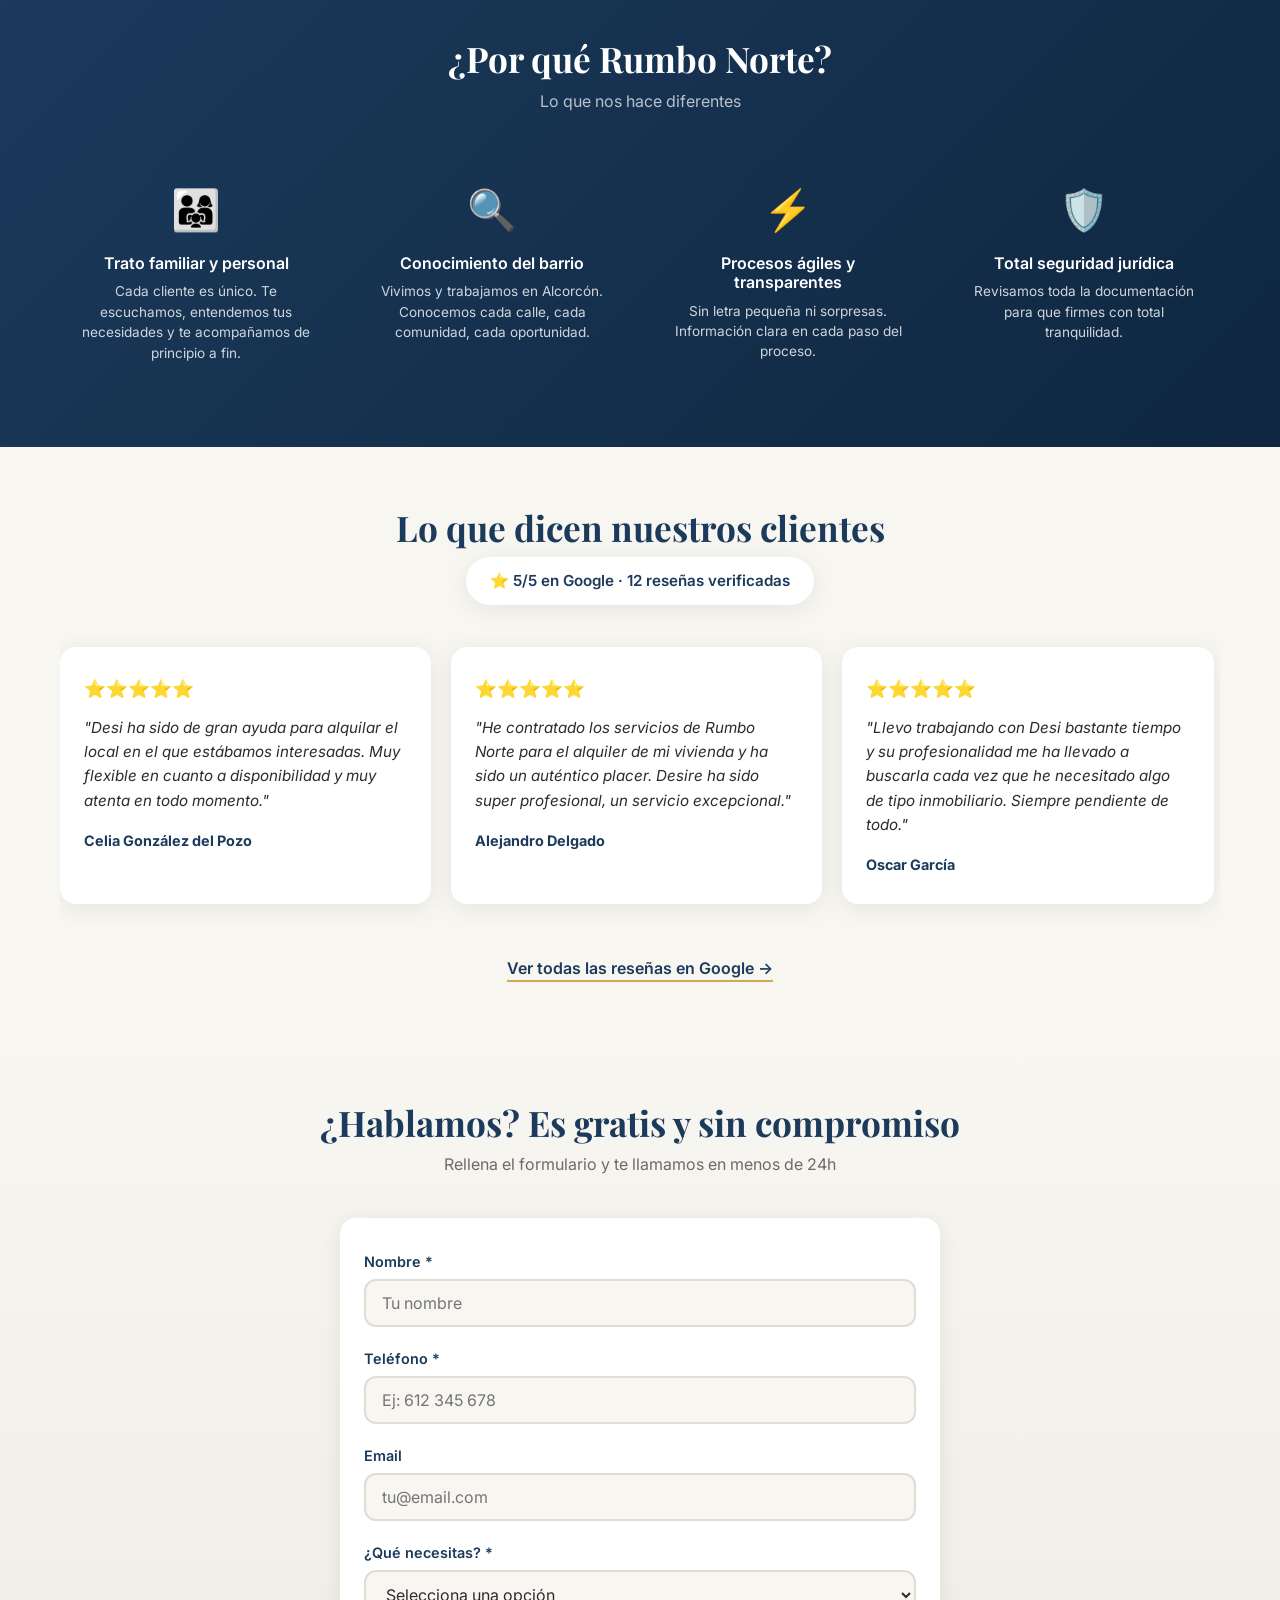
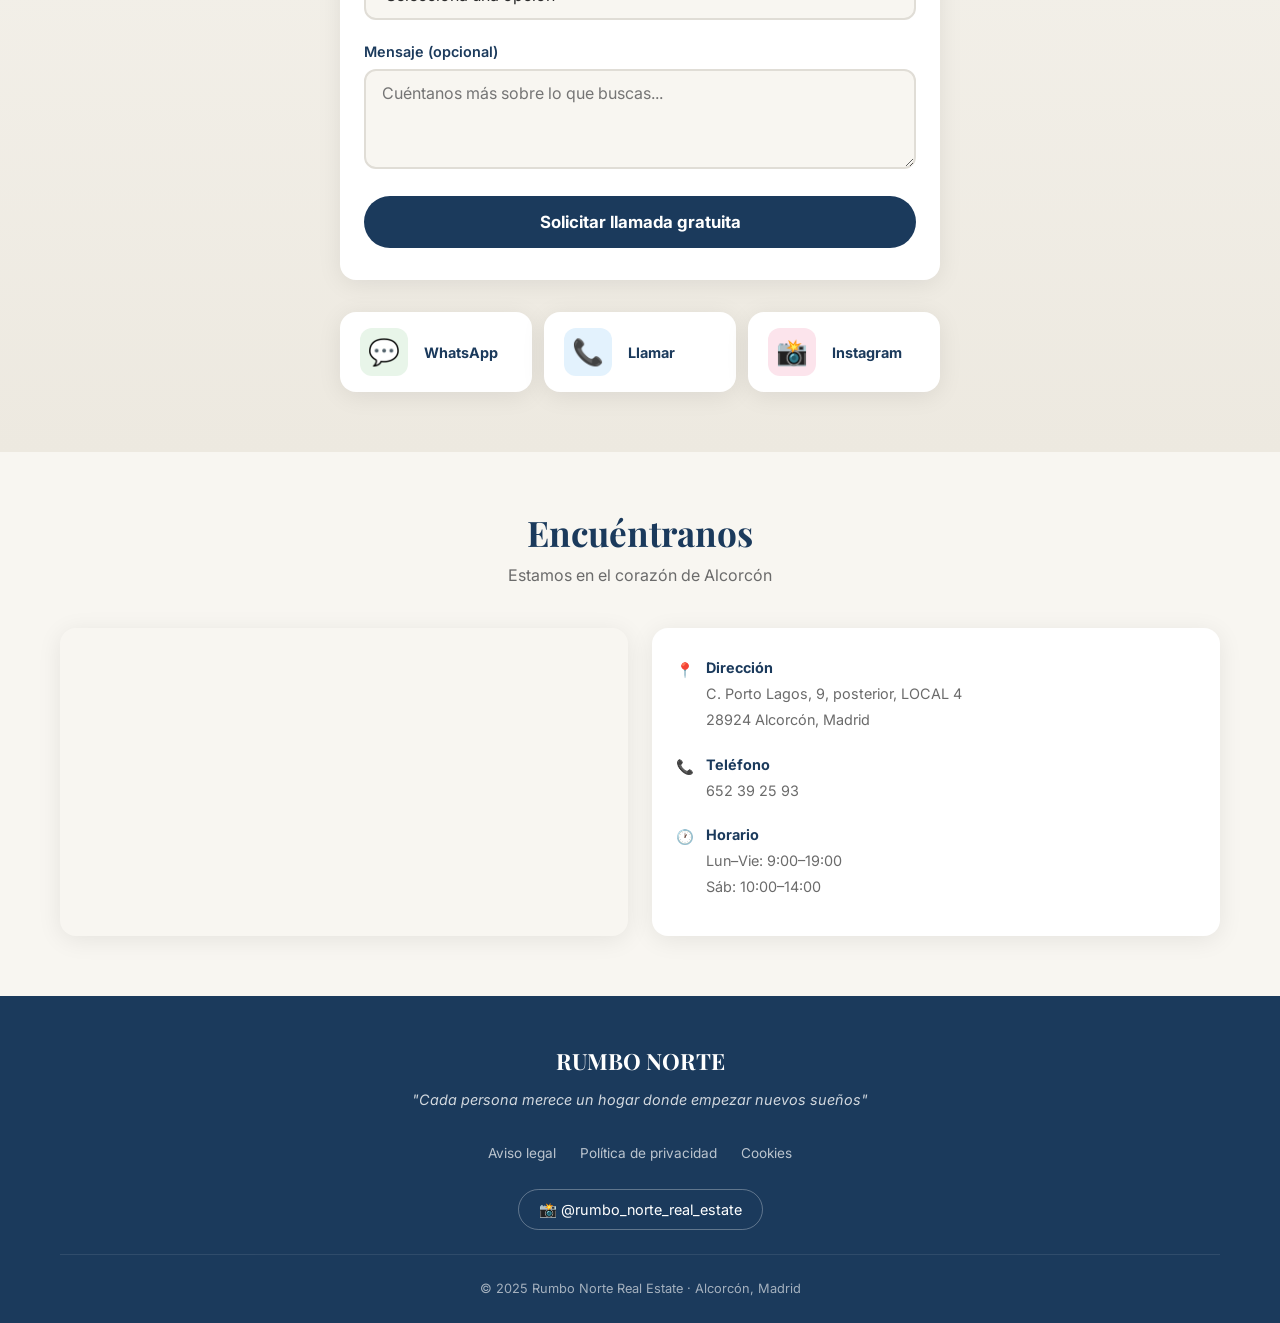
==== commit d90adecd: "[footer]" ====
--- a/index.html
+++ b/index.html
@@ -307,7 +307,7 @@
         <a href="#">Cookies</a>
       </div>
       <div class="footer-social">
-        <a href="https://instagram.com/rumbo_norte" target="_blank" rel="noopener" aria-label="Instagram de Rumbo Norte">📸 @rumbo_norte</a>
+        <a href="https://instagram.com/rumbo_norte_real_estate" target="_blank" rel="noopener" aria-label="Instagram de Rumbo Norte">📸 @rumbo_norte_real_estate</a>
       </div>
       <div class="footer-bottom">
         <p>&copy; 2025 Rumbo Norte Real Estate · Alcorcón, Madrid</p>
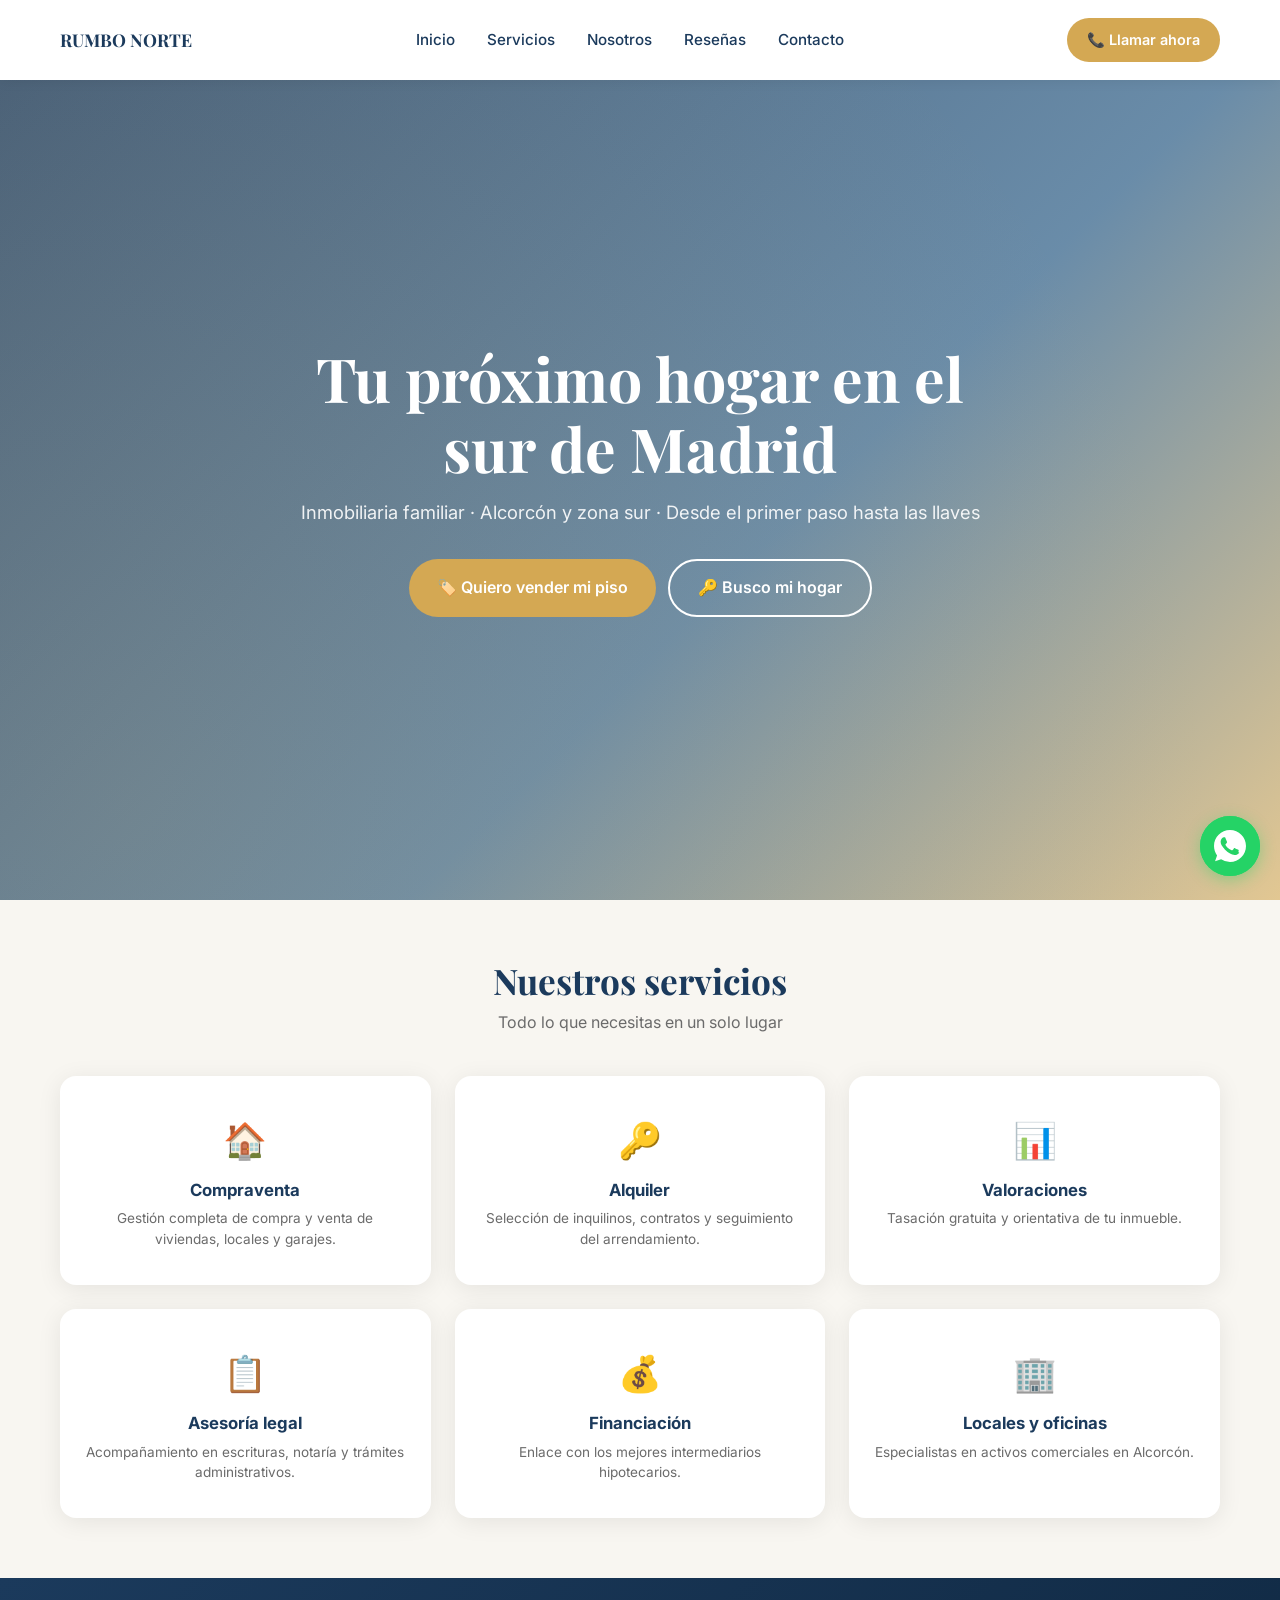
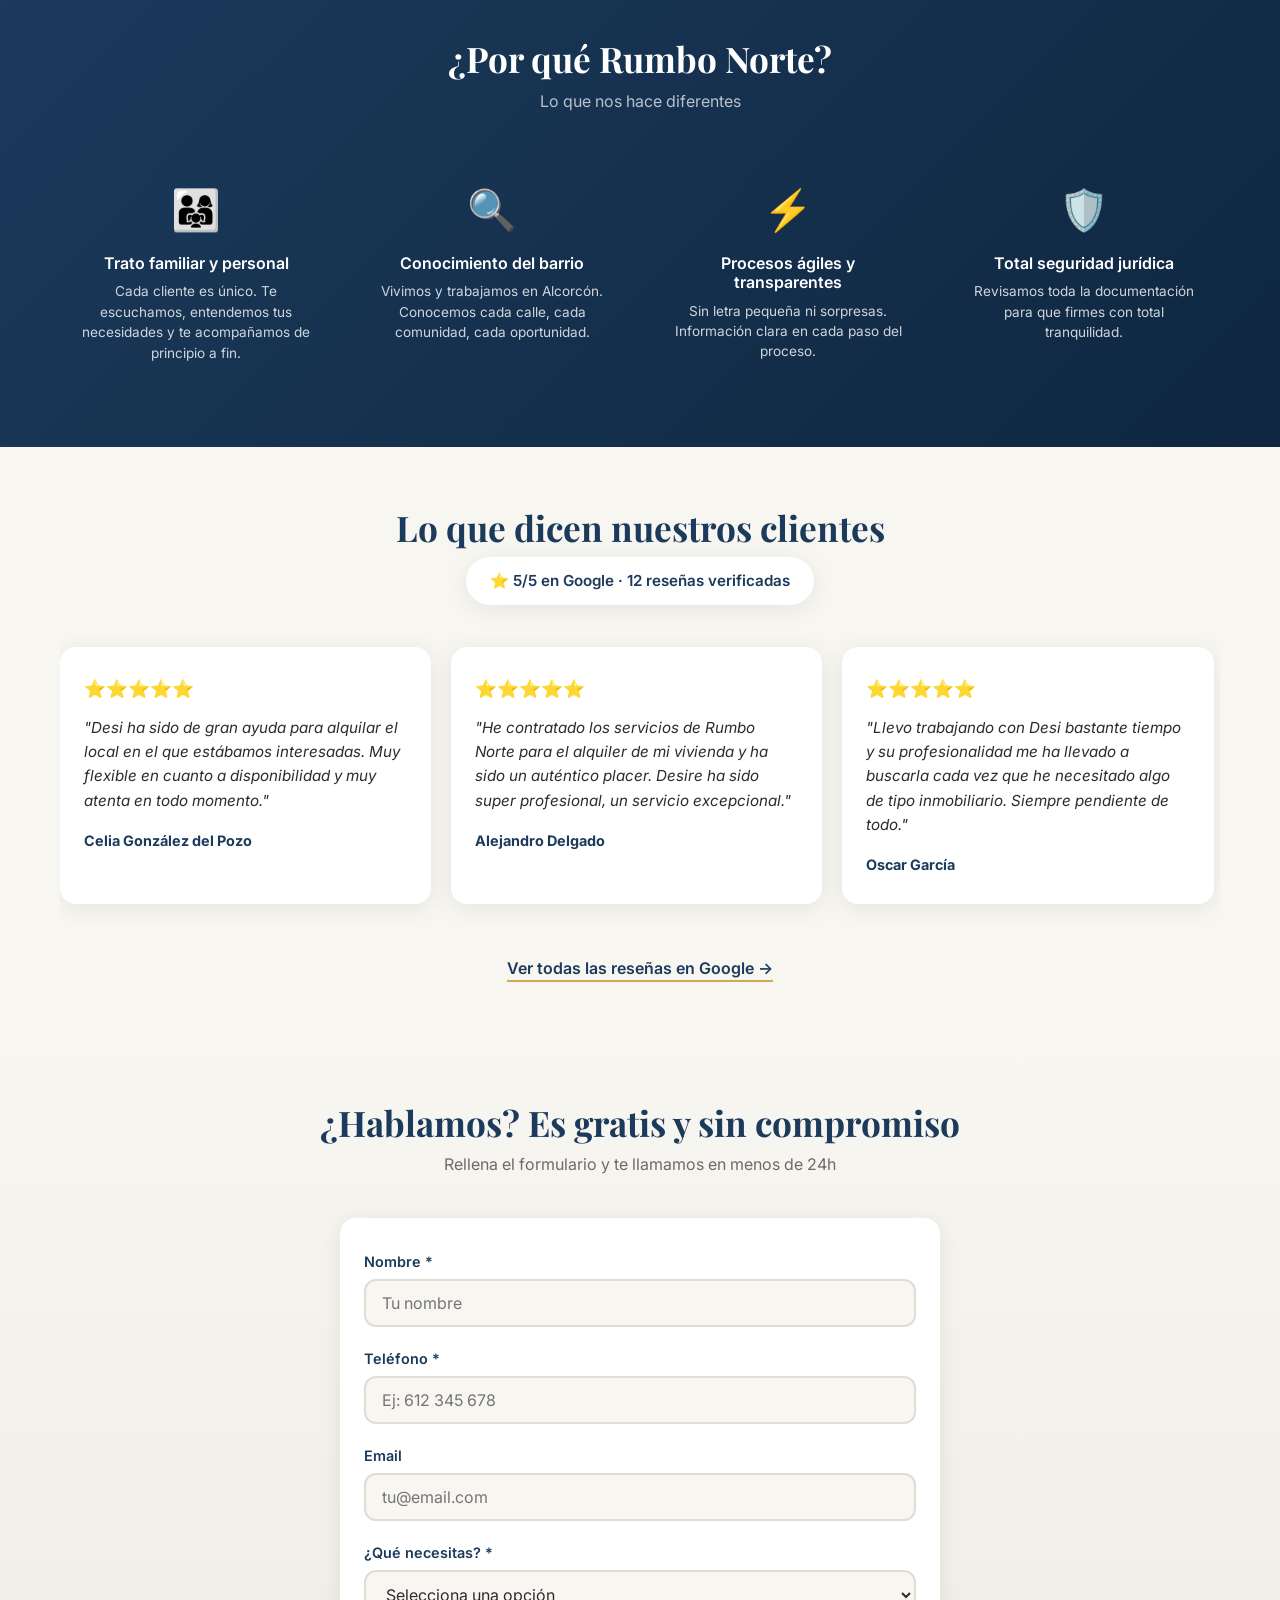
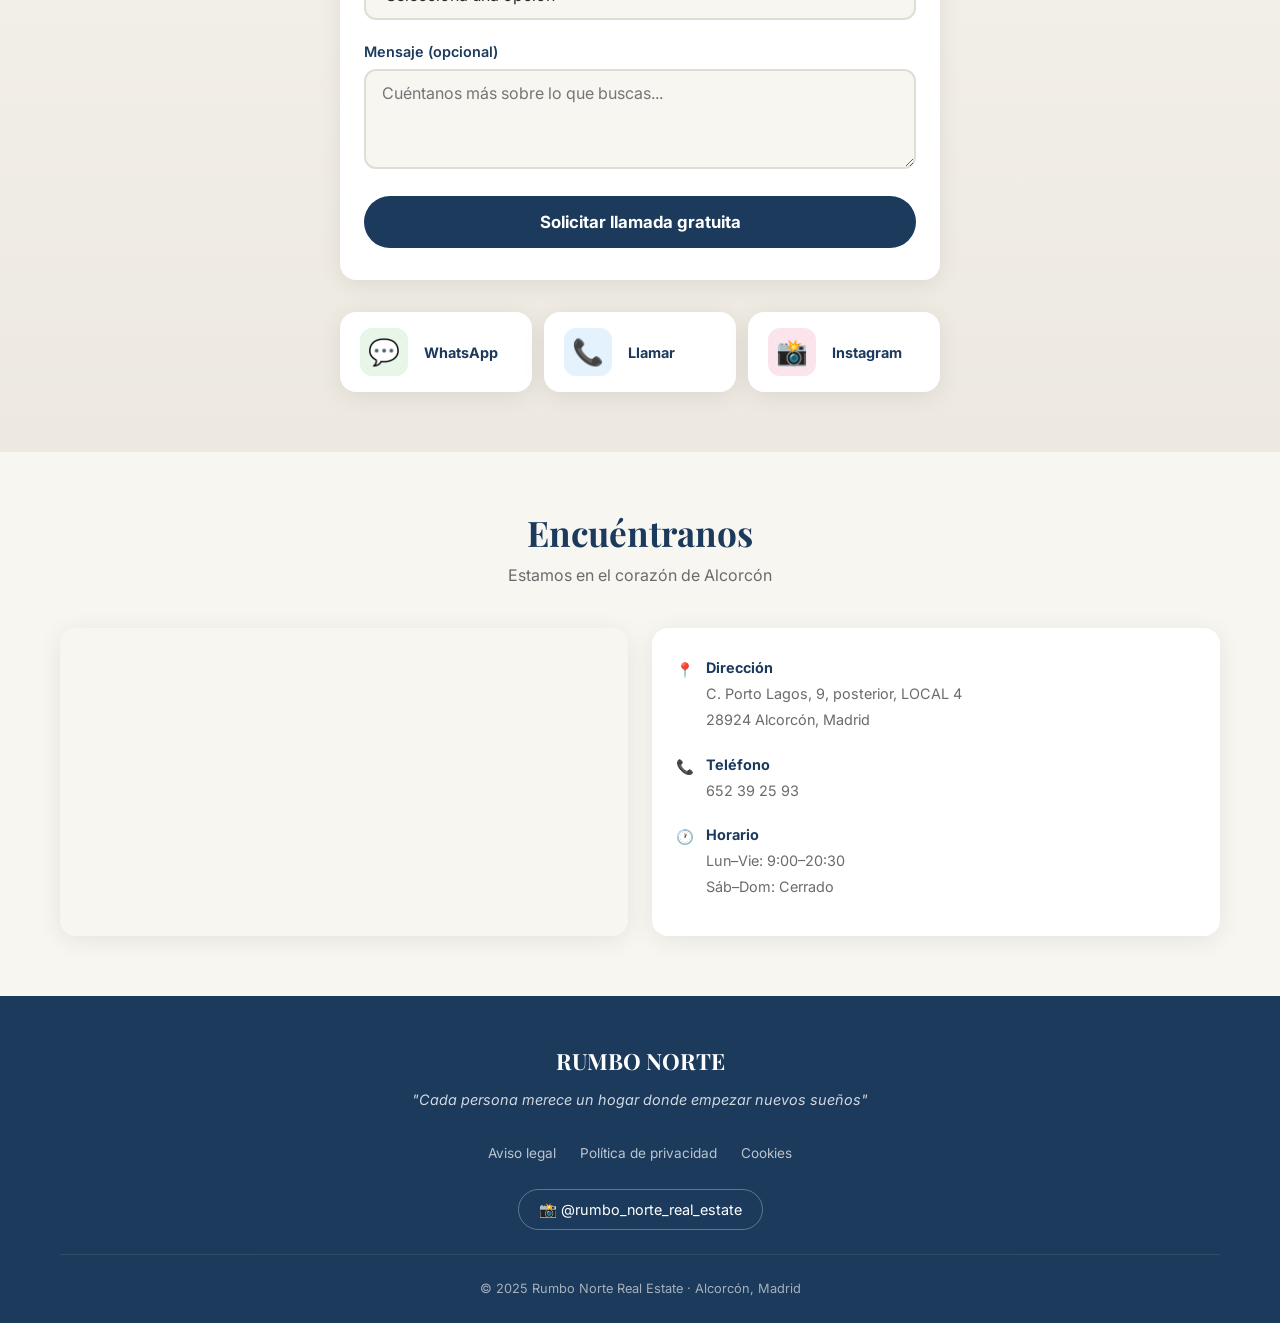
==== commit be9ba578: "feat: añadir páginas de aviso legal, política de privacidad y cookies Co-Authored-By: Claude Opus 4." ====
--- a/index.html
+++ b/index.html
@@ -33,7 +33,7 @@
     },
     "telephone": "+34652392593",
     "priceRange": "€€",
-    "openingHours": ["Mo-Fr 09:00-19:00", "Sa 10:00-14:00"],
+    "openingHours": ["Mo-Fr 09:00-20:30"],
     "aggregateRating": {
       "@type": "AggregateRating",
       "ratingValue": "5",
@@ -283,7 +283,7 @@
             <span class="mapa-info-icon">🕐</span>
             <div>
               <strong>Horario</strong>
-              <span>Lun–Vie: 9:00–19:00<br>Sáb: 10:00–14:00</span>
+              <span>Lun–Vie: 9:00–20:30<br>Sáb–Dom: Cerrado</span>
             </div>
           </div>
         </div>
@@ -302,9 +302,9 @@
         <p class="footer-tagline">"Cada persona merece un hogar donde empezar nuevos sueños"</p>
       </div>
       <div class="footer-links">
-        <a href="#">Aviso legal</a>
-        <a href="#">Política de privacidad</a>
-        <a href="#">Cookies</a>
+        <a href="aviso-legal.html">Aviso legal</a>
+        <a href="politica-privacidad.html">Política de privacidad</a>
+        <a href="politica-cookies.html">Cookies</a>
       </div>
       <div class="footer-social">
         <a href="https://instagram.com/rumbo_norte_real_estate" target="_blank" rel="noopener" aria-label="Instagram de Rumbo Norte">📸 @rumbo_norte_real_estate</a>
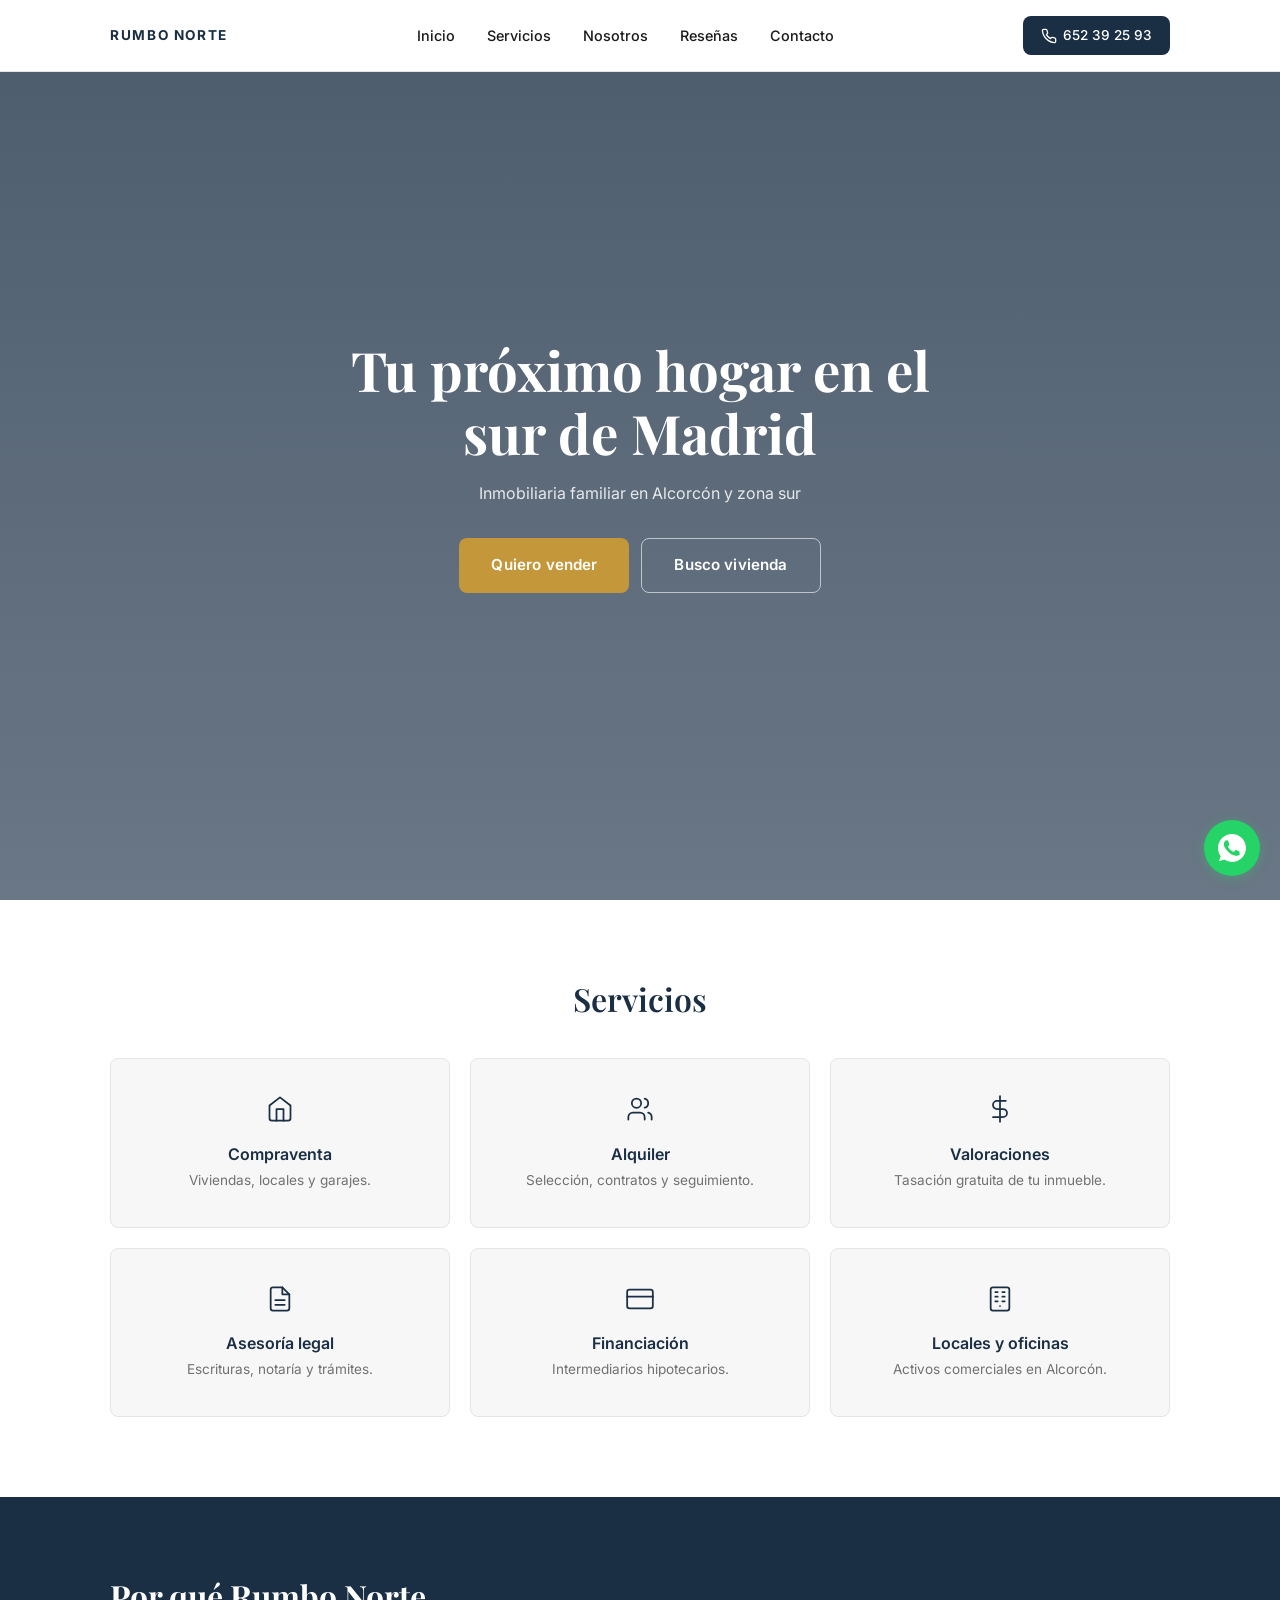
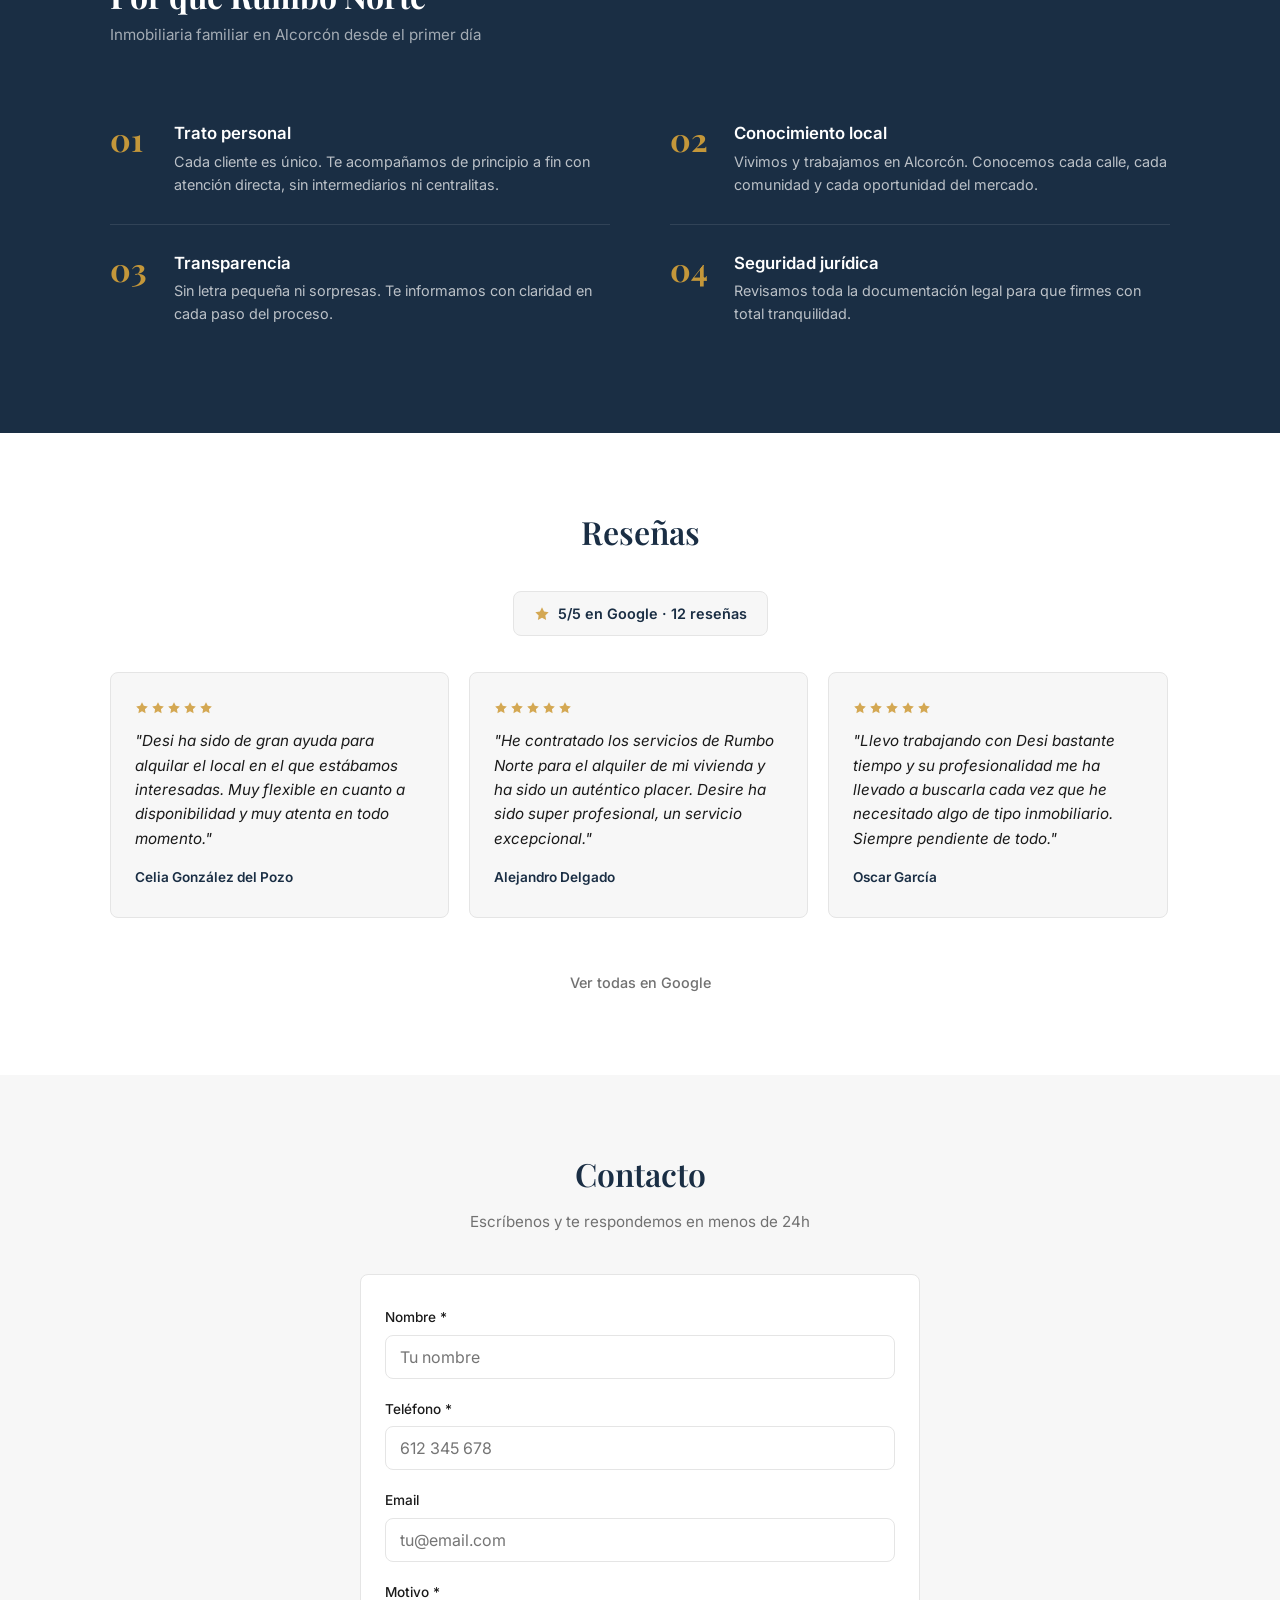
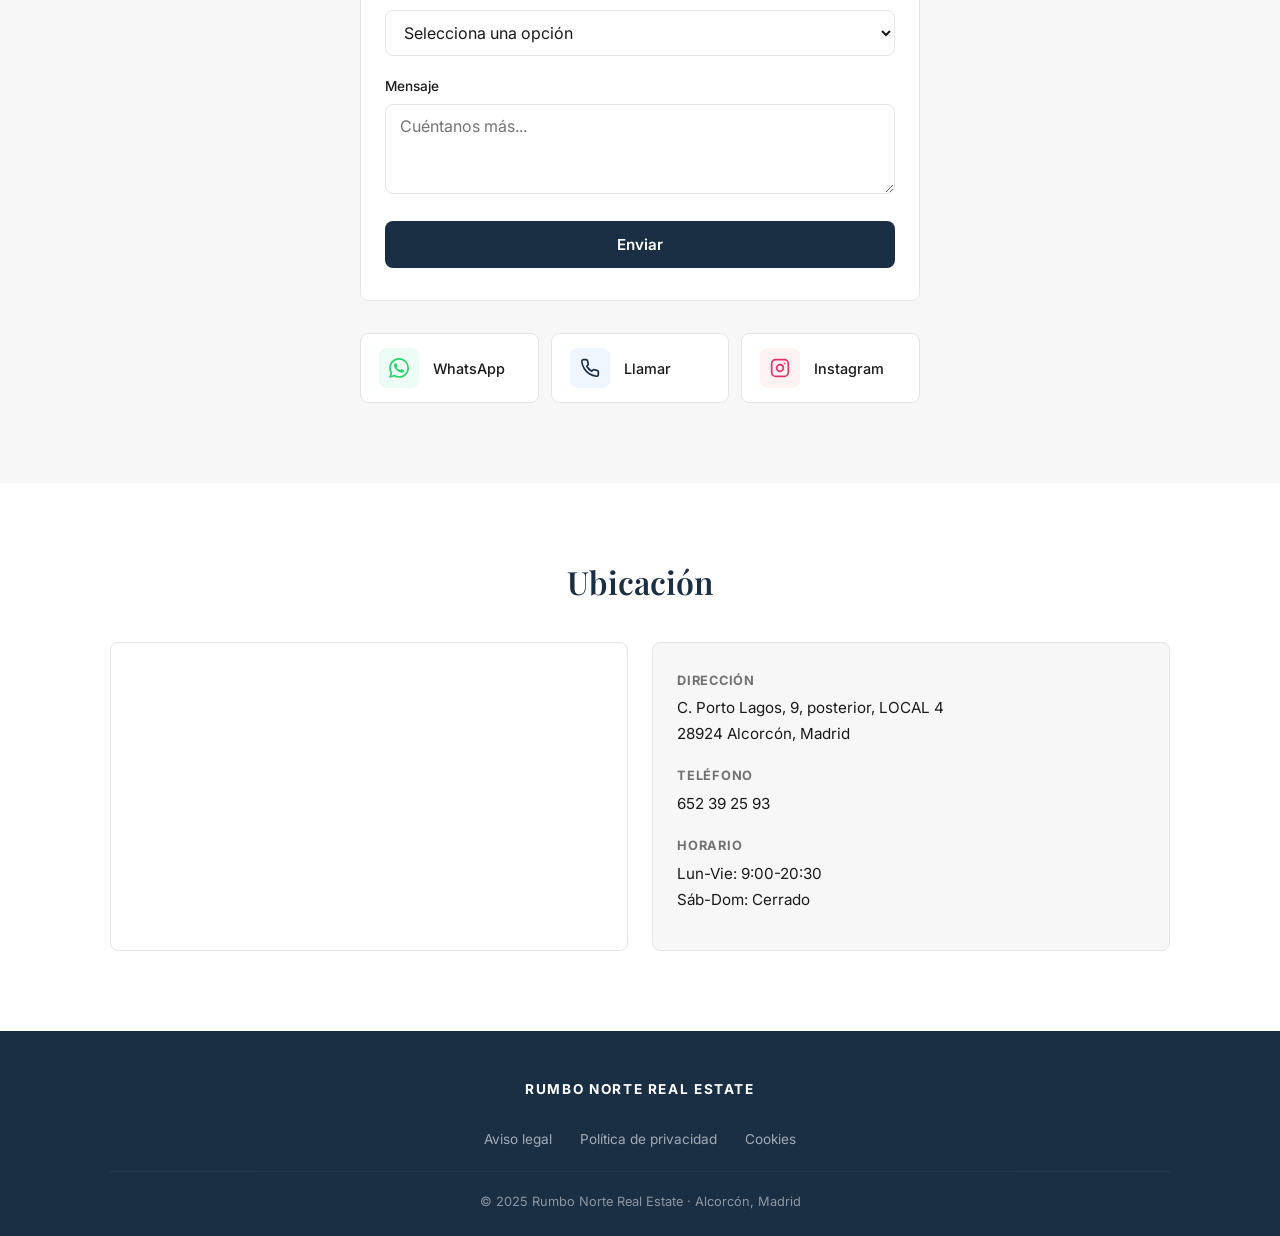
==== commit 63ba695d: "refactor: rediseño completo a estilo minimalista y profesional - Eliminar todos los emojis y reempla" ====
--- a/index.html
+++ b/index.html
@@ -61,7 +61,8 @@
       </nav>
 
       <a href="tel:+34652392593" class="header-cta" aria-label="Llamar ahora al 652 39 25 93">
-        📞 Llamar ahora
+        <svg width="16" height="16" viewBox="0 0 24 24" fill="none" stroke="currentColor" stroke-width="2" stroke-linecap="round" stroke-linejoin="round"><path d="M22 16.92v3a2 2 0 0 1-2.18 2 19.79 19.79 0 0 1-8.63-3.07 19.5 19.5 0 0 1-6-6 19.79 19.79 0 0 1-3.07-8.67A2 2 0 0 1 4.11 2h3a2 2 0 0 1 2 1.72c.127.96.361 1.903.7 2.81a2 2 0 0 1-.45 2.11L8.09 9.91a16 16 0 0 0 6 6l1.27-1.27a2 2 0 0 1 2.11-.45c.907.339 1.85.573 2.81.7A2 2 0 0 1 22 16.92z"/></svg>
+        652 39 25 93
       </a>
       <button class="hamburger" id="hamburger" aria-label="Abrir menú" aria-expanded="false">
         <span></span>
@@ -75,10 +76,10 @@
   <section class="hero" id="inicio">
     <div class="hero-content">
       <h1>Tu próximo hogar en el sur de Madrid</h1>
-      <p class="hero-subtitle">Inmobiliaria familiar · Alcorcón y zona sur · Desde el primer paso hasta las llaves</p>
+      <p class="hero-subtitle">Inmobiliaria familiar en Alcorcón y zona sur</p>
       <div class="hero-buttons">
-        <a href="#contacto" class="btn btn-primary" onclick="document.getElementById('motivo').value='vender'">🏷️ Quiero vender mi piso</a>
-        <a href="https://wa.me/34652392593?text=Hola%2C%20me%20interesa%20obtener%20informaci%C3%B3n%20sobre%20vuestros%20servicios%20inmobiliarios" class="btn btn-outline" target="_blank" rel="noopener">🔑 Busco mi hogar</a>
+        <a href="#contacto" class="btn btn-primary" onclick="document.getElementById('motivo').value='vender'">Quiero vender</a>
+        <a href="https://wa.me/34652392593?text=Hola%2C%20me%20interesa%20obtener%20informaci%C3%B3n%20sobre%20vuestros%20servicios%20inmobiliarios" class="btn btn-outline" target="_blank" rel="noopener">Busco vivienda</a>
       </div>
     </div>
   </section>
@@ -86,38 +87,49 @@
   <!-- ========== SERVICIOS ========== -->
   <section class="servicios" id="servicios">
     <div class="container">
-      <h2 class="section-title fade-in">Nuestros servicios</h2>
-      <p class="section-subtitle fade-in">Todo lo que necesitas en un solo lugar</p>
+      <h2 class="section-title fade-in">Servicios</h2>
       <div class="servicios-grid">
         <a href="servicio-compraventa.html" class="servicio-card fade-in">
-          <div class="servicio-card-icon">🏠</div>
+          <div class="servicio-card-icon">
+            <svg width="28" height="28" viewBox="0 0 24 24" fill="none" stroke="currentColor" stroke-width="1.5" stroke-linecap="round" stroke-linejoin="round"><path d="m3 9 9-7 9 7v11a2 2 0 0 1-2 2H5a2 2 0 0 1-2-2z"/><polyline points="9 22 9 12 15 12 15 22"/></svg>
+          </div>
           <h3>Compraventa</h3>
-          <p>Gestión completa de compra y venta de viviendas, locales y garajes.</p>
+          <p>Viviendas, locales y garajes.</p>
         </a>
         <a href="servicio-alquiler.html" class="servicio-card fade-in">
-          <div class="servicio-card-icon">🔑</div>
+          <div class="servicio-card-icon">
+            <svg width="28" height="28" viewBox="0 0 24 24" fill="none" stroke="currentColor" stroke-width="1.5" stroke-linecap="round" stroke-linejoin="round"><path d="M16 21v-2a4 4 0 0 0-4-4H6a4 4 0 0 0-4 4v2"/><circle cx="9" cy="7" r="4"/><path d="M22 21v-2a4 4 0 0 0-3-3.87"/><path d="M16 3.13a4 4 0 0 1 0 7.75"/></svg>
+          </div>
           <h3>Alquiler</h3>
-          <p>Selección de inquilinos, contratos y seguimiento del arrendamiento.</p>
+          <p>Selección, contratos y seguimiento.</p>
         </a>
         <a href="servicio-valoraciones.html" class="servicio-card fade-in">
-          <div class="servicio-card-icon">📊</div>
+          <div class="servicio-card-icon">
+            <svg width="28" height="28" viewBox="0 0 24 24" fill="none" stroke="currentColor" stroke-width="1.5" stroke-linecap="round" stroke-linejoin="round"><line x1="12" y1="1" x2="12" y2="23"/><path d="M17 5H9.5a3.5 3.5 0 0 0 0 7h5a3.5 3.5 0 0 1 0 7H6"/></svg>
+          </div>
           <h3>Valoraciones</h3>
-          <p>Tasación gratuita y orientativa de tu inmueble.</p>
+          <p>Tasación gratuita de tu inmueble.</p>
         </a>
         <a href="servicio-asesoria-legal.html" class="servicio-card fade-in">
-          <div class="servicio-card-icon">📋</div>
+          <div class="servicio-card-icon">
+            <svg width="28" height="28" viewBox="0 0 24 24" fill="none" stroke="currentColor" stroke-width="1.5" stroke-linecap="round" stroke-linejoin="round"><path d="M14 2H6a2 2 0 0 0-2 2v16a2 2 0 0 0 2 2h12a2 2 0 0 0 2-2V8z"/><polyline points="14 2 14 8 20 8"/><line x1="16" y1="13" x2="8" y2="13"/><line x1="16" y1="17" x2="8" y2="17"/></svg>
+          </div>
           <h3>Asesoría legal</h3>
-          <p>Acompañamiento en escrituras, notaría y trámites administrativos.</p>
+          <p>Escrituras, notaría y trámites.</p>
         </a>
         <a href="servicio-financiacion.html" class="servicio-card fade-in">
-          <div class="servicio-card-icon">💰</div>
+          <div class="servicio-card-icon">
+            <svg width="28" height="28" viewBox="0 0 24 24" fill="none" stroke="currentColor" stroke-width="1.5" stroke-linecap="round" stroke-linejoin="round"><rect x="1" y="4" width="22" height="16" rx="2" ry="2"/><line x1="1" y1="10" x2="23" y2="10"/></svg>
+          </div>
           <h3>Financiación</h3>
-          <p>Enlace con los mejores intermediarios hipotecarios.</p>
+          <p>Intermediarios hipotecarios.</p>
         </a>
         <a href="servicio-locales.html" class="servicio-card fade-in">
-          <div class="servicio-card-icon">🏢</div>
+          <div class="servicio-card-icon">
+            <svg width="28" height="28" viewBox="0 0 24 24" fill="none" stroke="currentColor" stroke-width="1.5" stroke-linecap="round" stroke-linejoin="round"><rect x="4" y="2" width="16" height="20" rx="2" ry="2"/><line x1="12" y1="18" x2="12" y2="18.01"/><line x1="8" y1="6" x2="10" y2="6"/><line x1="14" y1="6" x2="16" y2="6"/><line x1="8" y1="10" x2="10" y2="10"/><line x1="14" y1="10" x2="16" y2="10"/><line x1="8" y1="14" x2="10" y2="14"/><line x1="14" y1="14" x2="16" y2="14"/></svg>
+          </div>
           <h3>Locales y oficinas</h3>
-          <p>Especialistas en activos comerciales en Alcorcón.</p>
+          <p>Activos comerciales en Alcorcón.</p>
         </a>
       </div>
     </div>
@@ -126,28 +138,38 @@
   <!-- ========== POR QUÉ ELEGIRNOS ========== -->
   <section class="por-que" id="nosotros">
     <div class="container">
-      <h2 class="section-title fade-in">¿Por qué Rumbo Norte?</h2>
-      <p class="section-subtitle fade-in">Lo que nos hace diferentes</p>
+      <div class="por-que-header fade-in">
+        <h2>Por qué Rumbo Norte</h2>
+        <p>Inmobiliaria familiar en Alcorcón desde el primer día</p>
+      </div>
       <div class="por-que-grid">
         <div class="por-que-item fade-in">
-          <div class="por-que-item-icon">👨‍👩‍👧</div>
-          <h3>Trato familiar y personal</h3>
-          <p>Cada cliente es único. Te escuchamos, entendemos tus necesidades y te acompañamos de principio a fin.</p>
+          <span class="por-que-number">01</span>
+          <div class="por-que-body">
+            <h3>Trato personal</h3>
+            <p>Cada cliente es único. Te acompañamos de principio a fin con atención directa, sin intermediarios ni centralitas.</p>
+          </div>
         </div>
         <div class="por-que-item fade-in">
-          <div class="por-que-item-icon">🔍</div>
-          <h3>Conocimiento del barrio</h3>
-          <p>Vivimos y trabajamos en Alcorcón. Conocemos cada calle, cada comunidad, cada oportunidad.</p>
+          <span class="por-que-number">02</span>
+          <div class="por-que-body">
+            <h3>Conocimiento local</h3>
+            <p>Vivimos y trabajamos en Alcorcón. Conocemos cada calle, cada comunidad y cada oportunidad del mercado.</p>
+          </div>
         </div>
         <div class="por-que-item fade-in">
-          <div class="por-que-item-icon">⚡</div>
-          <h3>Procesos ágiles y transparentes</h3>
-          <p>Sin letra pequeña ni sorpresas. Información clara en cada paso del proceso.</p>
+          <span class="por-que-number">03</span>
+          <div class="por-que-body">
+            <h3>Transparencia</h3>
+            <p>Sin letra pequeña ni sorpresas. Te informamos con claridad en cada paso del proceso.</p>
+          </div>
         </div>
         <div class="por-que-item fade-in">
-          <div class="por-que-item-icon">🛡️</div>
-          <h3>Total seguridad jurídica</h3>
-          <p>Revisamos toda la documentación para que firmes con total tranquilidad.</p>
+          <span class="por-que-number">04</span>
+          <div class="por-que-body">
+            <h3>Seguridad jurídica</h3>
+            <p>Revisamos toda la documentación legal para que firmes con total tranquilidad.</p>
+          </div>
         </div>
       </div>
     </div>
@@ -156,29 +178,50 @@
   <!-- ========== RESEÑAS ========== -->
   <section class="resenas" id="resenas">
     <div class="container">
-      <h2 class="section-title fade-in">Lo que dicen nuestros clientes</h2>
+      <h2 class="section-title fade-in">Reseñas</h2>
       <div class="resenas-badge-wrapper fade-in">
-        <div class="resenas-badge">⭐ 5/5 en Google · 12 reseñas verificadas</div>
+        <div class="resenas-badge">
+          <svg width="16" height="16" viewBox="0 0 24 24" fill="#D4A853" stroke="none"><polygon points="12 2 15.09 8.26 22 9.27 17 14.14 18.18 21.02 12 17.77 5.82 21.02 7 14.14 2 9.27 8.91 8.26 12 2"/></svg>
+          5/5 en Google · 12 reseñas
+        </div>
       </div>
       <div class="resenas-slider fade-in">
         <div class="resena-card">
-          <div class="resena-stars">⭐⭐⭐⭐⭐</div>
+          <div class="resena-stars">
+            <svg width="14" height="14" viewBox="0 0 24 24" fill="#D4A853" stroke="none"><polygon points="12 2 15.09 8.26 22 9.27 17 14.14 18.18 21.02 12 17.77 5.82 21.02 7 14.14 2 9.27 8.91 8.26 12 2"/></svg>
+            <svg width="14" height="14" viewBox="0 0 24 24" fill="#D4A853" stroke="none"><polygon points="12 2 15.09 8.26 22 9.27 17 14.14 18.18 21.02 12 17.77 5.82 21.02 7 14.14 2 9.27 8.91 8.26 12 2"/></svg>
+            <svg width="14" height="14" viewBox="0 0 24 24" fill="#D4A853" stroke="none"><polygon points="12 2 15.09 8.26 22 9.27 17 14.14 18.18 21.02 12 17.77 5.82 21.02 7 14.14 2 9.27 8.91 8.26 12 2"/></svg>
+            <svg width="14" height="14" viewBox="0 0 24 24" fill="#D4A853" stroke="none"><polygon points="12 2 15.09 8.26 22 9.27 17 14.14 18.18 21.02 12 17.77 5.82 21.02 7 14.14 2 9.27 8.91 8.26 12 2"/></svg>
+            <svg width="14" height="14" viewBox="0 0 24 24" fill="#D4A853" stroke="none"><polygon points="12 2 15.09 8.26 22 9.27 17 14.14 18.18 21.02 12 17.77 5.82 21.02 7 14.14 2 9.27 8.91 8.26 12 2"/></svg>
+          </div>
           <p class="resena-text">"Desi ha sido de gran ayuda para alquilar el local en el que estábamos interesadas. Muy flexible en cuanto a disponibilidad y muy atenta en todo momento."</p>
           <div class="resena-author">Celia González del Pozo</div>
         </div>
         <div class="resena-card">
-          <div class="resena-stars">⭐⭐⭐⭐⭐</div>
+          <div class="resena-stars">
+            <svg width="14" height="14" viewBox="0 0 24 24" fill="#D4A853" stroke="none"><polygon points="12 2 15.09 8.26 22 9.27 17 14.14 18.18 21.02 12 17.77 5.82 21.02 7 14.14 2 9.27 8.91 8.26 12 2"/></svg>
+            <svg width="14" height="14" viewBox="0 0 24 24" fill="#D4A853" stroke="none"><polygon points="12 2 15.09 8.26 22 9.27 17 14.14 18.18 21.02 12 17.77 5.82 21.02 7 14.14 2 9.27 8.91 8.26 12 2"/></svg>
+            <svg width="14" height="14" viewBox="0 0 24 24" fill="#D4A853" stroke="none"><polygon points="12 2 15.09 8.26 22 9.27 17 14.14 18.18 21.02 12 17.77 5.82 21.02 7 14.14 2 9.27 8.91 8.26 12 2"/></svg>
+            <svg width="14" height="14" viewBox="0 0 24 24" fill="#D4A853" stroke="none"><polygon points="12 2 15.09 8.26 22 9.27 17 14.14 18.18 21.02 12 17.77 5.82 21.02 7 14.14 2 9.27 8.91 8.26 12 2"/></svg>
+            <svg width="14" height="14" viewBox="0 0 24 24" fill="#D4A853" stroke="none"><polygon points="12 2 15.09 8.26 22 9.27 17 14.14 18.18 21.02 12 17.77 5.82 21.02 7 14.14 2 9.27 8.91 8.26 12 2"/></svg>
+          </div>
           <p class="resena-text">"He contratado los servicios de Rumbo Norte para el alquiler de mi vivienda y ha sido un auténtico placer. Desire ha sido super profesional, un servicio excepcional."</p>
           <div class="resena-author">Alejandro Delgado</div>
         </div>
         <div class="resena-card">
-          <div class="resena-stars">⭐⭐⭐⭐⭐</div>
+          <div class="resena-stars">
+            <svg width="14" height="14" viewBox="0 0 24 24" fill="#D4A853" stroke="none"><polygon points="12 2 15.09 8.26 22 9.27 17 14.14 18.18 21.02 12 17.77 5.82 21.02 7 14.14 2 9.27 8.91 8.26 12 2"/></svg>
+            <svg width="14" height="14" viewBox="0 0 24 24" fill="#D4A853" stroke="none"><polygon points="12 2 15.09 8.26 22 9.27 17 14.14 18.18 21.02 12 17.77 5.82 21.02 7 14.14 2 9.27 8.91 8.26 12 2"/></svg>
+            <svg width="14" height="14" viewBox="0 0 24 24" fill="#D4A853" stroke="none"><polygon points="12 2 15.09 8.26 22 9.27 17 14.14 18.18 21.02 12 17.77 5.82 21.02 7 14.14 2 9.27 8.91 8.26 12 2"/></svg>
+            <svg width="14" height="14" viewBox="0 0 24 24" fill="#D4A853" stroke="none"><polygon points="12 2 15.09 8.26 22 9.27 17 14.14 18.18 21.02 12 17.77 5.82 21.02 7 14.14 2 9.27 8.91 8.26 12 2"/></svg>
+            <svg width="14" height="14" viewBox="0 0 24 24" fill="#D4A853" stroke="none"><polygon points="12 2 15.09 8.26 22 9.27 17 14.14 18.18 21.02 12 17.77 5.82 21.02 7 14.14 2 9.27 8.91 8.26 12 2"/></svg>
+          </div>
           <p class="resena-text">"Llevo trabajando con Desi bastante tiempo y su profesionalidad me ha llevado a buscarla cada vez que he necesitado algo de tipo inmobiliario. Siempre pendiente de todo."</p>
           <div class="resena-author">Oscar García</div>
         </div>
       </div>
       <div class="resenas-cta fade-in">
-        <a href="https://www.google.com/maps/place/Rumbo+Norte+Real+Estate/" target="_blank" rel="noopener">Ver todas las reseñas en Google →</a>
+        <a href="https://www.google.com/maps/place/Rumbo+Norte+Real+Estate/" target="_blank" rel="noopener">Ver todas en Google</a>
       </div>
     </div>
   </section>
@@ -186,8 +229,8 @@
   <!-- ========== CONTACTO ========== -->
   <section class="contacto" id="contacto">
     <div class="container">
-      <h2 class="section-title fade-in">¿Hablamos? Es gratis y sin compromiso</h2>
-      <p class="section-subtitle fade-in">Rellena el formulario y te llamamos en menos de 24h</p>
+      <h2 class="section-title fade-in">Contacto</h2>
+      <p class="section-subtitle fade-in">Escríbenos y te respondemos en menos de 24h</p>
 
       <div class="contacto-form fade-in">
         <form id="contactForm">
@@ -199,7 +242,7 @@
             </div>
             <div class="form-group">
               <label for="telefono">Teléfono *</label>
-              <input type="tel" id="telefono" name="telefono" placeholder="Ej: 612 345 678" required>
+              <input type="tel" id="telefono" name="telefono" placeholder="612 345 678" required>
               <span class="error-msg">Introduce un teléfono válido</span>
             </div>
             <div class="form-group">
@@ -207,7 +250,7 @@
               <input type="email" id="email" name="email" placeholder="tu@email.com">
             </div>
             <div class="form-group">
-              <label for="motivo">¿Qué necesitas? *</label>
+              <label for="motivo">Motivo *</label>
               <select id="motivo" name="motivo" required>
                 <option value="">Selecciona una opción</option>
                 <option value="vender">Quiero vender</option>
@@ -219,30 +262,35 @@
               <span class="error-msg">Selecciona un motivo</span>
             </div>
             <div class="form-group">
-              <label for="mensaje">Mensaje (opcional)</label>
-              <textarea id="mensaje" name="mensaje" placeholder="Cuéntanos más sobre lo que buscas..."></textarea>
-            </div>
-            <button type="submit" class="btn-submit">Solicitar llamada gratuita</button>
+              <label for="mensaje">Mensaje</label>
+              <textarea id="mensaje" name="mensaje" placeholder="Cuéntanos más..."></textarea>
+            </div>
+            <button type="submit" class="btn-submit">Enviar</button>
           </div>
           <div class="form-success" id="formSuccess">
-            <div class="form-success-icon">✅</div>
-            <h3>¡Mensaje enviado!</h3>
-            <p>Nos ponemos en contacto contigo en menos de 24h.</p>
+            <h3>Mensaje enviado</h3>
+            <p>Te contactamos en menos de 24h.</p>
           </div>
         </form>
       </div>
 
       <div class="contacto-alt fade-in">
         <a href="https://wa.me/34652392593?text=Hola%2C%20me%20interesa%20obtener%20informaci%C3%B3n%20sobre%20vuestros%20servicios%20inmobiliarios" class="contacto-alt-card" target="_blank" rel="noopener">
-          <div class="contacto-alt-icon contacto-alt-icon--whatsapp">💬</div>
+          <div class="contacto-alt-icon contacto-alt-icon--whatsapp">
+            <svg width="20" height="20" viewBox="0 0 24 24" fill="currentColor"><path d="M17.472 14.382c-.297-.149-1.758-.867-2.03-.967-.273-.099-.471-.148-.67.15-.197.297-.767.966-.94 1.164-.173.199-.347.223-.644.075-.297-.15-1.255-.463-2.39-1.475-.883-.788-1.48-1.761-1.653-2.059-.173-.297-.018-.458.13-.606.134-.133.298-.347.446-.52.149-.174.198-.298.298-.497.099-.198.05-.371-.025-.52-.075-.149-.669-1.612-.916-2.207-.242-.579-.487-.5-.669-.51-.173-.008-.371-.01-.57-.01-.198 0-.52.074-.792.372-.272.297-1.04 1.016-1.04 2.479 0 1.462 1.065 2.875 1.213 3.074.149.198 2.096 3.2 5.077 4.487.709.306 1.262.489 1.694.625.712.227 1.36.195 1.871.118.571-.085 1.758-.719 2.006-1.413.248-.694.248-1.289.173-1.413-.074-.124-.272-.198-.57-.347m-5.421 7.403h-.004a9.87 9.87 0 01-5.031-1.378l-.361-.214-3.741.982.998-3.648-.235-.374a9.86 9.86 0 01-1.51-5.26c.001-5.45 4.436-9.884 9.888-9.884 2.64 0 5.122 1.03 6.988 2.898a9.825 9.825 0 012.893 6.994c-.003 5.45-4.437 9.884-9.885 9.884m8.413-18.297A11.815 11.815 0 0012.05 0C5.495 0 .16 5.335.157 11.892c0 2.096.547 4.142 1.588 5.945L.057 24l6.305-1.654a11.882 11.882 0 005.683 1.448h.005c6.554 0 11.89-5.335 11.893-11.893a11.821 11.821 0 00-3.48-8.413z"/></svg>
+          </div>
           <strong>WhatsApp</strong>
         </a>
         <a href="tel:+34652392593" class="contacto-alt-card">
-          <div class="contacto-alt-icon contacto-alt-icon--phone">📞</div>
+          <div class="contacto-alt-icon contacto-alt-icon--phone">
+            <svg width="20" height="20" viewBox="0 0 24 24" fill="none" stroke="currentColor" stroke-width="2" stroke-linecap="round" stroke-linejoin="round"><path d="M22 16.92v3a2 2 0 0 1-2.18 2 19.79 19.79 0 0 1-8.63-3.07 19.5 19.5 0 0 1-6-6 19.79 19.79 0 0 1-3.07-8.67A2 2 0 0 1 4.11 2h3a2 2 0 0 1 2 1.72c.127.96.361 1.903.7 2.81a2 2 0 0 1-.45 2.11L8.09 9.91a16 16 0 0 0 6 6l1.27-1.27a2 2 0 0 1 2.11-.45c.907.339 1.85.573 2.81.7A2 2 0 0 1 22 16.92z"/></svg>
+          </div>
           <strong>Llamar</strong>
         </a>
         <a href="https://instagram.com/rumbo_norte_real_estate" class="contacto-alt-card" target="_blank" rel="noopener">
-          <div class="contacto-alt-icon contacto-alt-icon--instagram">📸</div>
+          <div class="contacto-alt-icon contacto-alt-icon--instagram">
+            <svg width="20" height="20" viewBox="0 0 24 24" fill="none" stroke="currentColor" stroke-width="2" stroke-linecap="round" stroke-linejoin="round"><rect x="2" y="2" width="20" height="20" rx="5" ry="5"/><path d="M16 11.37A4 4 0 1 1 12.63 8 4 4 0 0 1 16 11.37z"/><line x1="17.5" y1="6.5" x2="17.51" y2="6.5"/></svg>
+          </div>
           <strong>Instagram</strong>
         </a>
       </div>
@@ -252,8 +300,7 @@
   <!-- ========== MAPA ========== -->
   <section class="mapa" id="mapa">
     <div class="container">
-      <h2 class="section-title fade-in">Encuéntranos</h2>
-      <p class="section-subtitle fade-in">Estamos en el corazón de Alcorcón</p>
+      <h2 class="section-title fade-in">Ubicación</h2>
       <div class="mapa-wrapper fade-in">
         <div class="mapa-iframe">
           <iframe
@@ -266,24 +313,21 @@
         </div>
         <div class="mapa-info">
           <div class="mapa-info-item">
-            <span class="mapa-info-icon">📍</span>
             <div>
               <strong>Dirección</strong>
               <span>C. Porto Lagos, 9, posterior, LOCAL 4<br>28924 Alcorcón, Madrid</span>
             </div>
           </div>
           <div class="mapa-info-item">
-            <span class="mapa-info-icon">📞</span>
             <div>
               <strong>Teléfono</strong>
               <a href="tel:+34652392593">652 39 25 93</a>
             </div>
           </div>
           <div class="mapa-info-item">
-            <span class="mapa-info-icon">🕐</span>
             <div>
               <strong>Horario</strong>
-              <span>Lun–Vie: 9:00–20:30<br>Sáb–Dom: Cerrado</span>
+              <span>Lun-Vie: 9:00-20:30<br>Sáb-Dom: Cerrado</span>
             </div>
           </div>
         </div>
@@ -297,18 +341,15 @@
       <div class="footer-top">
         <div class="footer-logo">
           <img src="images/logo-white.png" alt="Rumbo Norte Real Estate" class="logo-img" onerror="this.style.display='none'; this.nextElementSibling.classList.add('show');">
-          <span class="logo-fallback">RUMBO NORTE</span>
-        </div>
-        <p class="footer-tagline">"Cada persona merece un hogar donde empezar nuevos sueños"</p>
+          <span class="logo-fallback">RUMBO NORTE REAL ESTATE</span>
+        </div>
       </div>
       <div class="footer-links">
         <a href="aviso-legal.html">Aviso legal</a>
         <a href="politica-privacidad.html">Política de privacidad</a>
         <a href="politica-cookies.html">Cookies</a>
       </div>
-      <div class="footer-social">
-        <a href="https://instagram.com/rumbo_norte_real_estate" target="_blank" rel="noopener" aria-label="Instagram de Rumbo Norte">📸 @rumbo_norte_real_estate</a>
-      </div>
+
       <div class="footer-bottom">
         <p>&copy; 2025 Rumbo Norte Real Estate · Alcorcón, Madrid</p>
       </div>
@@ -316,7 +357,9 @@
   </footer>
 
   <!-- ========== SCROLL TO TOP ========== -->
-  <button class="scroll-top" id="scrollTop" aria-label="Volver arriba">↑</button>
+  <button class="scroll-top" id="scrollTop" aria-label="Volver arriba">
+    <svg width="18" height="18" viewBox="0 0 24 24" fill="none" stroke="currentColor" stroke-width="2.5" stroke-linecap="round" stroke-linejoin="round"><polyline points="18 15 12 9 6 15"/></svg>
+  </button>
 
   <!-- ========== WHATSAPP FLOAT ========== -->
   <div class="whatsapp-float">
--- a/style.css
+++ b/style.css
@@ -1,25 +1,26 @@
 /* =============================================
    RUMBO NORTE REAL ESTATE — Styles
-   Mobile-first · Clean luxury meets barrio
    ============================================= */
 
 /* ---------- Custom Properties ---------- */
 :root {
-  --color-primary: #1B3A5C;
-  --color-primary-light: #2D5F8A;
-  --color-accent: #D4A853;
-  --color-bg: #F8F6F1;
-  --color-text: #2C2C2C;
-  --color-text-light: #6B6B6B;
-  --color-white: #FFFFFF;
-  --color-success: #2D7A4F;
-
-  --border-radius-card: 16px;
-  --shadow-card: 0 4px 24px rgba(0,0,0,0.08);
-  --shadow-hover: 0 8px 40px rgba(0,0,0,0.14);
-  --transition: 0.3s cubic-bezier(0.4, 0, 0.2, 1);
-
-  --header-height: 70px;
+  --color-primary: #1a2e44;
+  --color-primary-light: #2a4a6b;
+  --color-accent: #c4973a;
+  --color-bg: #ffffff;
+  --color-surface: #f7f7f7;
+  --color-text: #1a1a1a;
+  --color-text-light: #717171;
+  --color-border: #e5e5e5;
+  --color-white: #ffffff;
+  --color-success: #2d6a4f;
+
+  --radius: 8px;
+  --shadow-sm: 0 1px 3px rgba(0,0,0,0.06);
+  --shadow-md: 0 4px 16px rgba(0,0,0,0.08);
+  --transition: 0.25s ease;
+
+  --header-height: 64px;
 }
 
 /* ---------- Reset ---------- */
@@ -70,30 +71,32 @@
 /* ---------- Utility ---------- */
 .container {
   width: 100%;
-  max-width: 1200px;
+  max-width: 1100px;
   margin: 0 auto;
   padding: 0 20px;
 }
 
 .section-title {
-  font-size: 1.8rem;
+  font-size: 1.75rem;
   color: var(--color-primary);
   text-align: center;
-  margin-bottom: 0.5rem;
+  margin-bottom: 2.5rem;
+  font-weight: 600;
 }
 
 .section-subtitle {
   text-align: center;
   color: var(--color-text-light);
+  margin-top: -1.5rem;
   margin-bottom: 2.5rem;
-  font-size: 1rem;
+  font-size: 0.95rem;
 }
 
 /* ---------- Scroll Animations ---------- */
 .fade-in {
   opacity: 0;
-  transform: translateY(30px);
-  transition: opacity 0.6s var(--transition), transform 0.6s var(--transition);
+  transform: translateY(20px);
+  transition: opacity 0.5s ease, transform 0.5s ease;
 }
 
 .fade-in.visible {
@@ -111,13 +114,13 @@
   right: 0;
   z-index: 1000;
   background: var(--color-white);
-  box-shadow: 0 2px 12px rgba(0,0,0,0.06);
-  transition: var(--transition);
+  border-bottom: 1px solid var(--color-border);
   height: var(--header-height);
+  transition: height var(--transition);
 }
 
 .header.scrolled {
-  height: 56px;
+  height: 54px;
 }
 
 .header-inner {
@@ -125,7 +128,7 @@
   align-items: center;
   justify-content: space-between;
   height: 100%;
-  max-width: 1200px;
+  max-width: 1100px;
   margin: 0 auto;
   padding: 0 20px;
 }
@@ -134,27 +137,29 @@
   display: flex;
   align-items: center;
   gap: 10px;
-  font-family: 'Playfair Display', serif;
-  font-size: 1.2rem;
-  font-weight: 700;
-  color: var(--color-primary);
-  z-index: 1001;
-}
-
-.logo img {
-  height: 44px;
-  transition: height var(--transition);
-}
-
-.header.scrolled .logo img {
-  height: 36px;
-}
-
-.logo-text {
   font-family: 'Playfair Display', serif;
   font-size: 1.1rem;
   font-weight: 700;
   color: var(--color-primary);
+  z-index: 1001;
+}
+
+.logo img {
+  height: 40px;
+  transition: height var(--transition);
+}
+
+.header.scrolled .logo img {
+  height: 32px;
+}
+
+.logo-text {
+  font-family: 'Inter', sans-serif;
+  font-size: 0.85rem;
+  font-weight: 700;
+  letter-spacing: 0.12em;
+  color: var(--color-primary);
+  text-transform: uppercase;
 }
 
 /* Nav */
@@ -178,9 +183,9 @@
 }
 
 .nav a {
-  font-size: 1.25rem;
+  font-size: 1.1rem;
   font-weight: 500;
-  color: var(--color-primary);
+  color: var(--color-text);
   transition: color var(--transition);
 }
 
@@ -203,10 +208,10 @@
 
 .hamburger span {
   display: block;
-  width: 24px;
-  height: 2.5px;
+  width: 22px;
+  height: 2px;
   background: var(--color-primary);
-  border-radius: 2px;
+  border-radius: 1px;
   transition: var(--transition);
 }
 
@@ -227,19 +232,6 @@
   display: none;
 }
 
-.header-cta-mobile {
-  display: inline-flex;
-  align-items: center;
-  gap: 6px;
-  background: var(--color-accent);
-  color: var(--color-white);
-  padding: 8px 14px;
-  border-radius: 50px;
-  font-size: 0.85rem;
-  font-weight: 600;
-  white-space: nowrap;
-}
-
 /* =============================================
    HERO
    ============================================= */
@@ -249,54 +241,35 @@
   align-items: center;
   justify-content: center;
   text-align: center;
-  padding: calc(var(--header-height) + 20px) 20px 40px;
+  padding: calc(var(--header-height) + 20px) 20px 60px;
   background:
-    linear-gradient(135deg, rgba(27,58,92,0.82) 0%, rgba(45,95,138,0.7) 60%, rgba(212,168,83,0.6) 100%),
-    url('https://images.unsplash.com/photo-1600585154340-be6161a56a0c?w=1920&q=80') center/cover no-repeat;
+    linear-gradient(to bottom, rgba(26,46,68,0.78) 0%, rgba(26,46,68,0.65) 100%),
+    url('https://images.unsplash.com/photo-1545324418-cc1a3fa10c00?w=1920&q=80') center/cover no-repeat;
   color: var(--color-white);
-  position: relative;
-  overflow: hidden;
-}
-
-.hero::before {
-  content: '';
-  position: absolute;
-  top: -50%;
-  left: -50%;
-  width: 200%;
-  height: 200%;
-  background: radial-gradient(circle at 30% 70%, rgba(212,168,83,0.15) 0%, transparent 50%);
-  animation: heroGlow 8s ease-in-out infinite alternate;
-}
-
-@keyframes heroGlow {
-  0% { transform: translate(0, 0); }
-  100% { transform: translate(5%, -5%); }
 }
 
 .hero-content {
-  position: relative;
-  max-width: 700px;
+  max-width: 640px;
 }
 
 .hero h1 {
-  font-size: 2.4rem;
+  font-size: 2.2rem;
   margin-bottom: 1rem;
   line-height: 1.15;
+  font-weight: 700;
 }
 
 .hero-subtitle {
-  font-size: 1.05rem;
-  opacity: 0.9;
+  font-size: 1rem;
+  opacity: 0.85;
   margin-bottom: 2rem;
-  line-height: 1.5;
+  font-weight: 400;
 }
 
 .hero-buttons {
   display: flex;
   flex-direction: column;
   gap: 12px;
-  margin-top: 1rem;
 }
 
 .btn {
@@ -304,18 +277,19 @@
   align-items: center;
   justify-content: center;
   gap: 8px;
-  padding: 14px 28px;
-  border-radius: 50px;
+  padding: 14px 32px;
+  border-radius: var(--radius);
   font-weight: 600;
-  font-size: 1rem;
+  font-size: 0.95rem;
   cursor: pointer;
   border: none;
   transition: var(--transition);
   text-align: center;
+  letter-spacing: 0.01em;
 }
 
 .btn:focus-visible {
-  outline: 3px solid var(--color-accent);
+  outline: 2px solid var(--color-accent);
   outline-offset: 2px;
 }
 
@@ -325,118 +299,25 @@
 }
 
 .btn-primary:hover {
-  background: #c49a45;
-  transform: translateY(-2px);
-  box-shadow: 0 6px 20px rgba(212,168,83,0.4);
+  background: #b38a30;
 }
 
 .btn-outline {
   background: transparent;
   color: var(--color-white);
-  border: 2px solid var(--color-white);
+  border: 1.5px solid rgba(255,255,255,0.6);
 }
 
 .btn-outline:hover {
   background: var(--color-white);
   color: var(--color-primary);
-  transform: translateY(-2px);
-}
-
-/* Badges */
-.hero-badges {
-  display: flex;
-  flex-wrap: wrap;
-  justify-content: center;
-  gap: 12px;
-}
-
-.badge {
-  display: inline-flex;
-  align-items: center;
-  gap: 6px;
-  background: rgba(255,255,255,0.15);
-  backdrop-filter: blur(10px);
-  padding: 8px 16px;
-  border-radius: 50px;
-  font-size: 0.85rem;
-  font-weight: 500;
-}
-
-/* =============================================
-   CTA CARDS
-   ============================================= */
-.cta-section {
-  padding: 60px 0;
-}
-
-.cta-grid {
-  display: grid;
-  gap: 24px;
-}
-
-.cta-card {
-  border-radius: var(--border-radius-card);
-  padding: 40px 28px;
-  color: var(--color-white);
-  transition: var(--transition);
-}
-
-.cta-card:hover {
-  transform: translateY(-4px);
-  box-shadow: var(--shadow-hover);
-}
-
-.cta-card--sell {
-  background: linear-gradient(135deg, var(--color-primary) 0%, var(--color-primary-light) 100%);
-}
-
-.cta-card--buy {
-  background: linear-gradient(135deg, #B8912E 0%, var(--color-accent) 100%);
-}
-
-.cta-card-icon {
-  font-size: 2.5rem;
-  margin-bottom: 16px;
-}
-
-.cta-card h3 {
-  font-size: 1.5rem;
-  margin-bottom: 12px;
-}
-
-.cta-card p {
-  opacity: 0.9;
-  margin-bottom: 20px;
-  line-height: 1.6;
-}
-
-.cta-card-benefits {
-  margin-bottom: 24px;
-}
-
-.cta-card-benefits li {
-  padding: 4px 0;
-  font-size: 0.95rem;
-  opacity: 0.9;
-}
-
-.cta-card .btn {
-  width: 100%;
-  background: var(--color-white);
-  color: var(--color-primary);
-  font-weight: 700;
-}
-
-.cta-card .btn:hover {
-  transform: translateY(-2px);
-  box-shadow: 0 4px 16px rgba(0,0,0,0.2);
 }
 
 /* =============================================
    SERVICIOS
    ============================================= */
 .servicios {
-  padding: 60px 0;
+  padding: 80px 0;
 }
 
 .servicios-grid {
@@ -446,12 +327,14 @@
 }
 
 .servicio-card {
-  display: block;
-  background: var(--color-white);
-  border-radius: var(--border-radius-card);
-  padding: 28px 20px;
-  text-align: center;
-  box-shadow: var(--shadow-card);
+  display: flex;
+  flex-direction: column;
+  align-items: center;
+  text-align: center;
+  background: var(--color-surface);
+  border: 1px solid var(--color-border);
+  border-radius: var(--radius);
+  padding: 28px 16px;
   transition: var(--transition);
   cursor: pointer;
   text-decoration: none;
@@ -459,26 +342,26 @@
 }
 
 .servicio-card:hover {
-  transform: translateY(-4px);
-  box-shadow: var(--shadow-hover);
+  border-color: var(--color-accent);
+  box-shadow: var(--shadow-md);
 }
 
 .servicio-card:focus-visible {
-  outline: 3px solid var(--color-accent);
+  outline: 2px solid var(--color-accent);
   outline-offset: 2px;
 }
 
 .servicio-card-icon {
-  font-size: 2.2rem;
-  margin-bottom: 12px;
+  margin-bottom: 14px;
+  color: var(--color-primary);
 }
 
 .servicio-card h3 {
-  font-size: 1.05rem;
+  font-size: 1rem;
   color: var(--color-primary);
-  margin-bottom: 8px;
+  margin-bottom: 6px;
   font-family: 'Inter', sans-serif;
-  font-weight: 700;
+  font-weight: 600;
 }
 
 .servicio-card p {
@@ -491,65 +374,83 @@
    POR QUÉ ELEGIRNOS
    ============================================= */
 .por-que {
-  padding: 60px 0;
-  background: linear-gradient(135deg, var(--color-primary) 0%, #0F2740 100%);
+  padding: 80px 0;
+  background: var(--color-primary);
   color: var(--color-white);
 }
 
-.por-que .section-title {
-  color: var(--color-white);
-}
-
-.por-que .section-subtitle {
-  color: rgba(255,255,255,0.7);
+.por-que-header {
+  margin-bottom: 3rem;
+}
+
+.por-que-header h2 {
+  font-size: 1.75rem;
+  font-weight: 700;
+  margin-bottom: 0.5rem;
+}
+
+.por-que-header p {
+  opacity: 0.6;
+  font-size: 0.95rem;
 }
 
 .por-que-grid {
   display: grid;
-  grid-template-columns: 1fr 1fr;
-  gap: 24px;
+  grid-template-columns: 1fr;
+  gap: 0;
 }
 
 .por-que-item {
-  text-align: center;
-  padding: 24px 16px;
-}
-
-.por-que-item-icon {
-  font-size: 2.5rem;
-  margin-bottom: 12px;
-}
-
-.por-que-item h3 {
-  font-size: 1rem;
-  margin-bottom: 8px;
+  display: flex;
+  gap: 20px;
+  padding: 28px 0;
+  border-bottom: 1px solid rgba(255,255,255,0.1);
+}
+
+.por-que-item:last-child {
+  border-bottom: none;
+}
+
+.por-que-number {
+  font-family: 'Playfair Display', serif;
+  font-size: 2rem;
+  font-weight: 700;
+  color: var(--color-accent);
+  line-height: 1;
+  flex-shrink: 0;
+  width: 44px;
+}
+
+.por-que-body h3 {
+  font-size: 1.05rem;
+  margin-bottom: 6px;
   font-family: 'Inter', sans-serif;
   font-weight: 600;
 }
 
-.por-que-item p {
-  font-size: 0.85rem;
-  opacity: 0.8;
-  line-height: 1.5;
+.por-que-body p {
+  font-size: 0.9rem;
+  opacity: 0.7;
+  line-height: 1.6;
 }
 
 /* =============================================
    RESEÑAS
    ============================================= */
 .resenas {
-  padding: 60px 0;
+  padding: 80px 0;
 }
 
 .resenas-badge {
   display: inline-flex;
   align-items: center;
   gap: 8px;
-  background: var(--color-white);
-  box-shadow: var(--shadow-card);
-  padding: 12px 24px;
-  border-radius: 50px;
+  background: var(--color-surface);
+  border: 1px solid var(--color-border);
+  padding: 10px 20px;
+  border-radius: var(--radius);
   font-weight: 600;
-  font-size: 0.95rem;
+  font-size: 0.9rem;
   margin: 0 auto 2rem;
   color: var(--color-primary);
 }
@@ -564,7 +465,7 @@
   overflow-x: auto;
   scroll-snap-type: x mandatory;
   -webkit-overflow-scrolling: touch;
-  padding: 10px 0 20px;
+  padding: 4px 0 20px;
   scrollbar-width: none;
 }
 
@@ -575,16 +476,16 @@
 .resena-card {
   flex: 0 0 85%;
   scroll-snap-align: start;
-  background: var(--color-white);
-  border-radius: var(--border-radius-card);
+  background: var(--color-surface);
+  border: 1px solid var(--color-border);
+  border-radius: var(--radius);
   padding: 28px 24px;
-  box-shadow: var(--shadow-card);
 }
 
 .resena-stars {
-  color: #F5A623;
-  font-size: 1.1rem;
-  margin-bottom: 12px;
+  display: flex;
+  gap: 2px;
+  margin-bottom: 14px;
 }
 
 .resena-text {
@@ -596,42 +497,41 @@
 }
 
 .resena-author {
-  font-weight: 700;
+  font-weight: 600;
   color: var(--color-primary);
+  font-size: 0.85rem;
+}
+
+.resenas-cta {
+  text-align: center;
+  margin-top: 2rem;
+}
+
+.resenas-cta a {
+  color: var(--color-text-light);
+  font-weight: 500;
   font-size: 0.9rem;
-}
-
-.resenas-cta {
-  text-align: center;
-  margin-top: 2rem;
-}
-
-.resenas-cta a {
+  transition: color var(--transition);
+}
+
+.resenas-cta a:hover {
   color: var(--color-primary);
-  font-weight: 600;
-  border-bottom: 2px solid var(--color-accent);
-  padding-bottom: 2px;
-  transition: var(--transition);
-}
-
-.resenas-cta a:hover {
-  color: var(--color-accent);
 }
 
 /* =============================================
    CONTACTO
    ============================================= */
 .contacto {
-  padding: 60px 0;
-  background: linear-gradient(180deg, var(--color-bg) 0%, #EDE9E0 100%);
+  padding: 80px 0;
+  background: var(--color-surface);
 }
 
 .contacto-form {
   background: var(--color-white);
-  border-radius: var(--border-radius-card);
+  border: 1px solid var(--color-border);
+  border-radius: var(--radius);
   padding: 32px 24px;
-  box-shadow: var(--shadow-card);
-  max-width: 600px;
+  max-width: 560px;
   margin: 0 auto 2rem;
 }
 
@@ -641,19 +541,19 @@
 
 .form-group label {
   display: block;
-  font-weight: 600;
-  font-size: 0.9rem;
+  font-weight: 500;
+  font-size: 0.85rem;
   margin-bottom: 6px;
-  color: var(--color-primary);
+  color: var(--color-text);
 }
 
 .form-group input,
 .form-group select,
 .form-group textarea {
   width: 100%;
-  padding: 12px 16px;
-  border: 2px solid #E0DDD6;
-  border-radius: 12px;
+  padding: 11px 14px;
+  border: 1px solid var(--color-border);
+  border-radius: var(--radius);
   background: var(--color-bg);
   color: var(--color-text);
   transition: border-color var(--transition);
@@ -668,11 +568,11 @@
 
 .form-group textarea {
   resize: vertical;
-  min-height: 100px;
+  min-height: 90px;
 }
 
 .form-group .error-msg {
-  color: #D32F2F;
+  color: #c53030;
   font-size: 0.8rem;
   margin-top: 4px;
   display: none;
@@ -680,7 +580,7 @@
 
 .form-group.error input,
 .form-group.error select {
-  border-color: #D32F2F;
+  border-color: #c53030;
 }
 
 .form-group.error .error-msg {
@@ -689,25 +589,23 @@
 
 .btn-submit {
   width: 100%;
-  padding: 16px;
+  padding: 14px;
   background: var(--color-primary);
   color: var(--color-white);
   border: none;
-  border-radius: 50px;
-  font-weight: 700;
-  font-size: 1.05rem;
+  border-radius: var(--radius);
+  font-weight: 600;
+  font-size: 0.95rem;
   cursor: pointer;
   transition: var(--transition);
 }
 
 .btn-submit:hover {
   background: var(--color-primary-light);
-  transform: translateY(-2px);
-  box-shadow: 0 6px 20px rgba(27,58,92,0.3);
 }
 
 .btn-submit:focus-visible {
-  outline: 3px solid var(--color-accent);
+  outline: 2px solid var(--color-accent);
   outline-offset: 2px;
 }
 
@@ -719,11 +617,6 @@
 
 .form-success.show {
   display: block;
-}
-
-.form-success-icon {
-  font-size: 3rem;
-  margin-bottom: 16px;
 }
 
 .form-success h3 {
@@ -739,65 +632,61 @@
 .contacto-alt {
   display: grid;
   gap: 12px;
-  max-width: 600px;
+  max-width: 560px;
   margin: 0 auto;
 }
 
 .contacto-alt-card {
   display: flex;
   align-items: center;
-  gap: 16px;
+  gap: 14px;
   background: var(--color-white);
-  border-radius: var(--border-radius-card);
-  padding: 16px 20px;
-  box-shadow: var(--shadow-card);
+  border: 1px solid var(--color-border);
+  border-radius: var(--radius);
+  padding: 14px 18px;
   transition: var(--transition);
 }
 
 .contacto-alt-card:hover {
-  transform: translateY(-2px);
-  box-shadow: var(--shadow-hover);
+  border-color: var(--color-accent);
 }
 
 .contacto-alt-icon {
-  font-size: 1.6rem;
-  width: 48px;
-  height: 48px;
+  width: 40px;
+  height: 40px;
   display: flex;
   align-items: center;
   justify-content: center;
-  border-radius: 12px;
+  border-radius: var(--radius);
   flex-shrink: 0;
 }
 
 .contacto-alt-icon--whatsapp {
-  background: #E8F5E9;
+  background: #ecfdf5;
+  color: #25d366;
 }
 
 .contacto-alt-icon--phone {
-  background: #E3F2FD;
+  background: #eff6ff;
+  color: var(--color-primary);
 }
 
 .contacto-alt-icon--instagram {
-  background: #FCE4EC;
+  background: #fef2f2;
+  color: #e1306c;
 }
 
 .contacto-alt-card strong {
-  display: block;
   font-size: 0.9rem;
-  color: var(--color-primary);
-}
-
-.contacto-alt-card span {
-  font-size: 0.85rem;
-  color: var(--color-text-light);
+  color: var(--color-text);
+  font-weight: 500;
 }
 
 /* =============================================
    MAPA
    ============================================= */
 .mapa {
-  padding: 60px 0;
+  padding: 80px 0;
 }
 
 .mapa-wrapper {
@@ -806,9 +695,9 @@
 }
 
 .mapa-iframe {
-  border-radius: var(--border-radius-card);
+  border-radius: var(--radius);
   overflow: hidden;
-  box-shadow: var(--shadow-card);
+  border: 1px solid var(--color-border);
 }
 
 .mapa-iframe iframe {
@@ -818,10 +707,10 @@
 }
 
 .mapa-info {
-  background: var(--color-white);
-  border-radius: var(--border-radius-card);
+  background: var(--color-surface);
+  border: 1px solid var(--color-border);
+  border-radius: var(--radius);
   padding: 28px 24px;
-  box-shadow: var(--shadow-card);
 }
 
 .mapa-info-item {
@@ -834,23 +723,20 @@
   margin-bottom: 0;
 }
 
-.mapa-info-icon {
-  font-size: 1.3rem;
-  flex-shrink: 0;
-  margin-top: 2px;
-}
-
 .mapa-info-item strong {
   display: block;
-  font-size: 0.9rem;
-  color: var(--color-primary);
-  margin-bottom: 2px;
+  font-size: 0.8rem;
+  color: var(--color-text-light);
+  text-transform: uppercase;
+  letter-spacing: 0.06em;
+  margin-bottom: 4px;
+  font-family: 'Inter', sans-serif;
 }
 
 .mapa-info-item span,
 .mapa-info-item a {
-  font-size: 0.9rem;
-  color: var(--color-text-light);
+  font-size: 0.95rem;
+  color: var(--color-text);
 }
 
 .mapa-info-item a:hover {
@@ -868,38 +754,33 @@
 
 .footer-top {
   text-align: center;
-  margin-bottom: 32px;
+  margin-bottom: 28px;
 }
 
 .footer-logo {
-  font-family: 'Playfair Display', serif;
-  font-size: 1.4rem;
+  font-family: 'Inter', sans-serif;
+  font-size: 0.85rem;
   font-weight: 700;
-  margin-bottom: 8px;
+  letter-spacing: 0.12em;
+  text-transform: uppercase;
 }
 
 .footer-logo img {
-  height: 40px;
+  height: 36px;
   margin: 0 auto;
-}
-
-.footer-tagline {
-  font-style: italic;
-  opacity: 0.8;
-  font-size: 0.9rem;
 }
 
 .footer-links {
   display: flex;
   flex-wrap: wrap;
   justify-content: center;
-  gap: 16px 24px;
-  margin-bottom: 24px;
+  gap: 16px 28px;
+  margin-bottom: 20px;
 }
 
 .footer-links a {
   font-size: 0.85rem;
-  opacity: 0.7;
+  opacity: 0.6;
   transition: opacity var(--transition);
 }
 
@@ -909,7 +790,7 @@
 
 .footer-social {
   text-align: center;
-  margin-bottom: 24px;
+  margin-bottom: 20px;
 }
 
 .footer-social a {
@@ -917,23 +798,22 @@
   align-items: center;
   gap: 8px;
   padding: 8px 20px;
-  border: 1px solid rgba(255,255,255,0.3);
-  border-radius: 50px;
-  font-size: 0.9rem;
+  border: 1px solid rgba(255,255,255,0.2);
+  border-radius: var(--radius);
+  font-size: 0.85rem;
   transition: var(--transition);
 }
 
 .footer-social a:hover {
-  background: rgba(255,255,255,0.1);
   border-color: rgba(255,255,255,0.5);
 }
 
 .footer-bottom {
   text-align: center;
-  padding-top: 24px;
-  border-top: 1px solid rgba(255,255,255,0.15);
+  padding-top: 20px;
+  border-top: 1px solid rgba(255,255,255,0.1);
   font-size: 0.8rem;
-  opacity: 0.6;
+  opacity: 0.5;
 }
 
 /* Scroll to top */
@@ -941,18 +821,17 @@
   position: fixed;
   bottom: 100px;
   right: 20px;
-  width: 44px;
-  height: 44px;
+  width: 40px;
+  height: 40px;
   background: var(--color-primary);
   color: var(--color-white);
   border: none;
-  border-radius: 50%;
-  font-size: 1.2rem;
+  border-radius: var(--radius);
   cursor: pointer;
   opacity: 0;
   visibility: hidden;
   transition: var(--transition);
-  box-shadow: var(--shadow-card);
+  box-shadow: var(--shadow-sm);
   z-index: 990;
   display: flex;
   align-items: center;
@@ -966,12 +845,6 @@
 
 .scroll-top:hover {
   background: var(--color-accent);
-  transform: translateY(-2px);
-}
-
-.scroll-top:focus-visible {
-  outline: 3px solid var(--color-accent);
-  outline-offset: 2px;
 }
 
 /* =============================================
@@ -988,39 +861,22 @@
   display: flex;
   align-items: center;
   justify-content: center;
-  width: 60px;
-  height: 60px;
+  width: 56px;
+  height: 56px;
   background: #25D366;
   border-radius: 50%;
-  box-shadow: 0 4px 16px rgba(37,211,102,0.4);
+  box-shadow: 0 2px 12px rgba(37,211,102,0.35);
   transition: var(--transition);
-  position: relative;
 }
 
 .whatsapp-float a:hover {
-  transform: scale(1.1);
-  box-shadow: 0 6px 24px rgba(37,211,102,0.5);
-}
-
-.whatsapp-float a::before {
-  content: '';
-  position: absolute;
-  width: 100%;
-  height: 100%;
-  border-radius: 50%;
-  background: #25D366;
-  animation: whatsappPulse 2s ease-out infinite;
-  z-index: -1;
-}
-
-@keyframes whatsappPulse {
-  0% { transform: scale(1); opacity: 0.6; }
-  100% { transform: scale(1.5); opacity: 0; }
+  transform: scale(1.05);
+  box-shadow: 0 4px 20px rgba(37,211,102,0.45);
 }
 
 .whatsapp-float svg {
-  width: 32px;
-  height: 32px;
+  width: 28px;
+  height: 28px;
   fill: white;
 }
 
@@ -1029,11 +885,7 @@
    ============================================= */
 @media (min-width: 768px) {
   .hero h1 {
-    font-size: 3.2rem;
-  }
-
-  .hero-subtitle {
-    font-size: 1.15rem;
+    font-size: 3rem;
   }
 
   .hero-buttons {
@@ -1041,10 +893,6 @@
     justify-content: center;
   }
 
-  .cta-grid {
-    grid-template-columns: 1fr 1fr;
-  }
-
   .servicios-grid {
     grid-template-columns: repeat(3, 1fr);
     gap: 20px;
@@ -1073,7 +921,7 @@
    ============================================= */
 @media (min-width: 1024px) {
   :root {
-    --header-height: 80px;
+    --header-height: 72px;
   }
 
   .hamburger {
@@ -1089,42 +937,37 @@
   }
 
   .nav a {
-    font-size: 0.95rem;
+    font-size: 0.9rem;
   }
 
   .header-cta {
     display: inline-flex;
     align-items: center;
     gap: 6px;
-    background: var(--color-accent);
+    background: var(--color-primary);
     color: var(--color-white);
-    padding: 10px 20px;
-    border-radius: 50px;
-    font-weight: 600;
-    font-size: 0.9rem;
+    padding: 9px 18px;
+    border-radius: var(--radius);
+    font-weight: 500;
+    font-size: 0.85rem;
     transition: var(--transition);
   }
 
   .header-cta:hover {
-    background: #c49a45;
-    transform: translateY(-1px);
-  }
-
-  .header-cta-mobile {
-    display: none;
+    background: var(--color-primary-light);
   }
 
   .hero h1 {
-    font-size: 3.8rem;
+    font-size: 3.4rem;
   }
 
   .section-title {
-    font-size: 2.2rem;
+    font-size: 2rem;
   }
 
   .servicios-grid {
     grid-template-columns: repeat(3, 1fr);
-    gap: 24px;
+    gap: 20px;
   }
 
   .servicio-card {
@@ -1132,7 +975,16 @@
   }
 
   .por-que-grid {
-    grid-template-columns: repeat(4, 1fr);
+    grid-template-columns: 1fr 1fr;
+    gap: 0 60px;
+  }
+
+  .por-que-item:nth-last-child(-n+2) {
+    border-bottom: none;
+  }
+
+  .por-que-header h2 {
+    font-size: 2rem;
   }
 
   .resena-card {
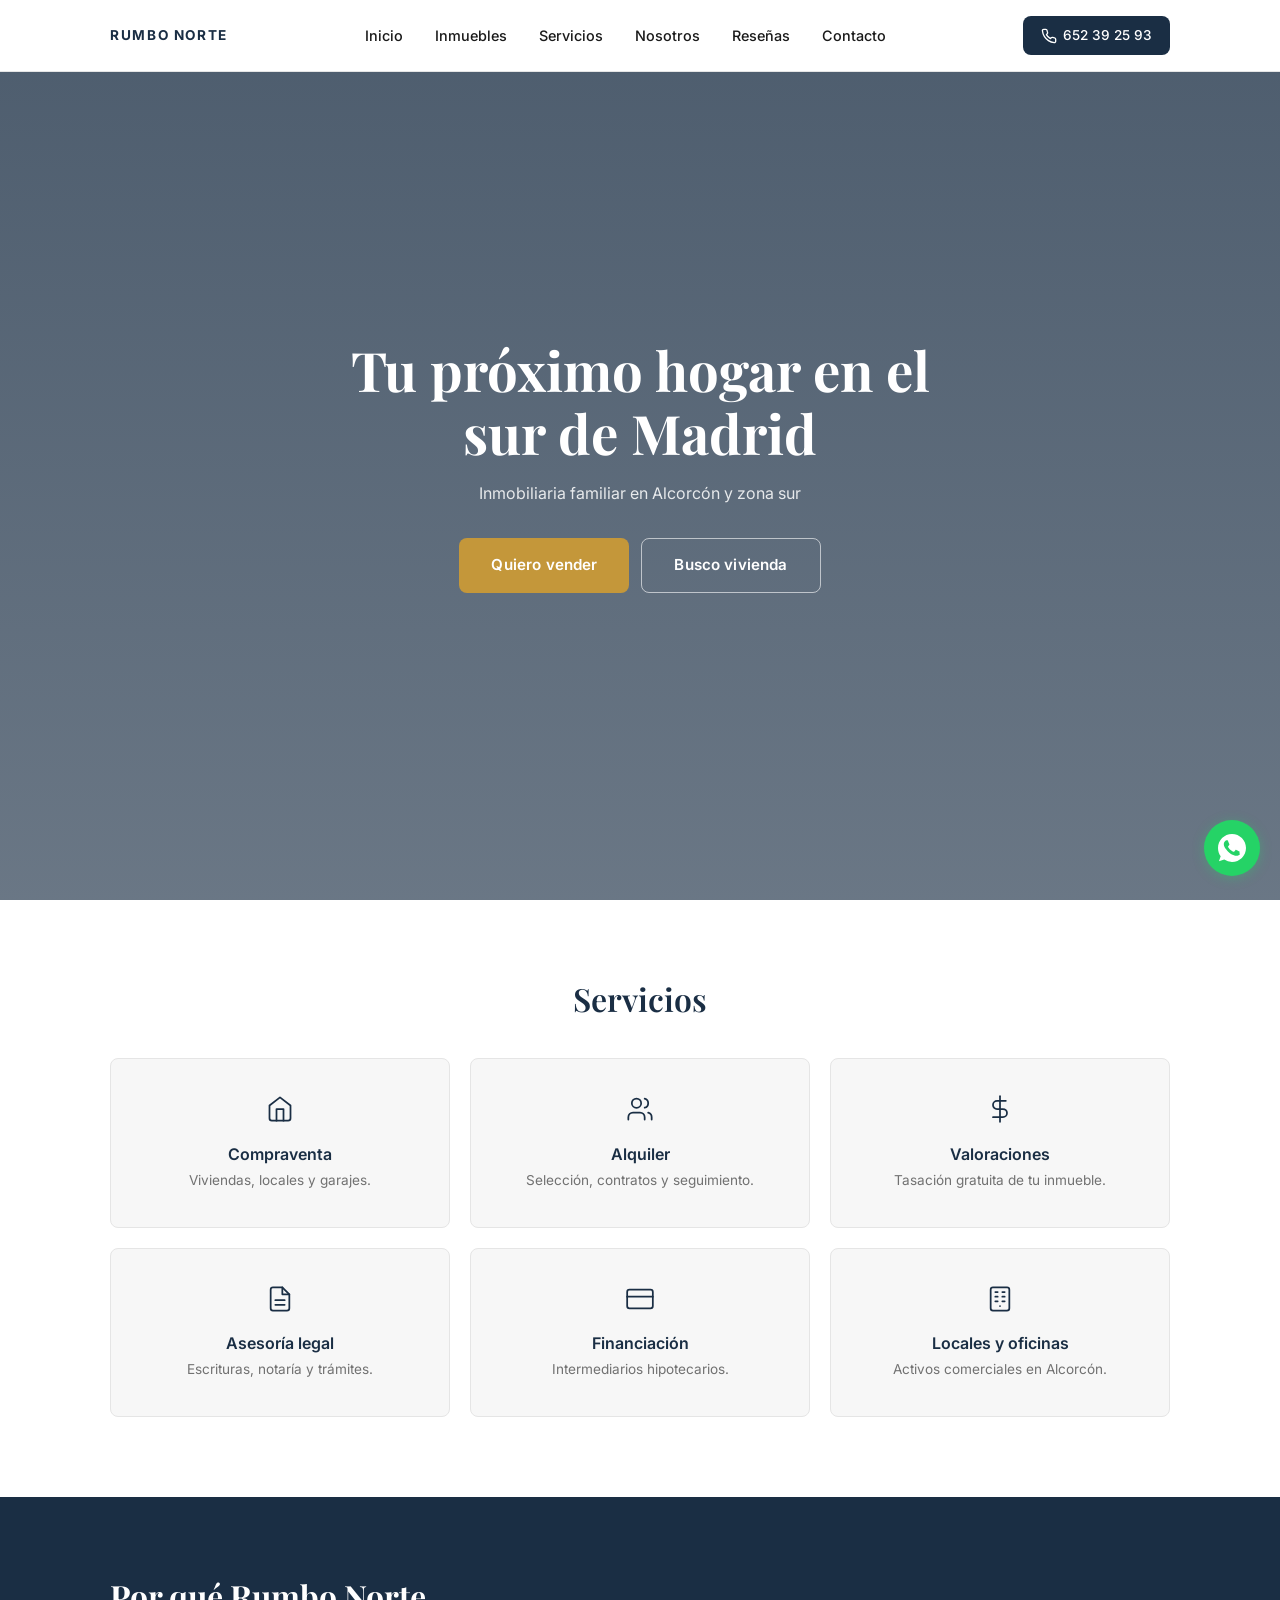
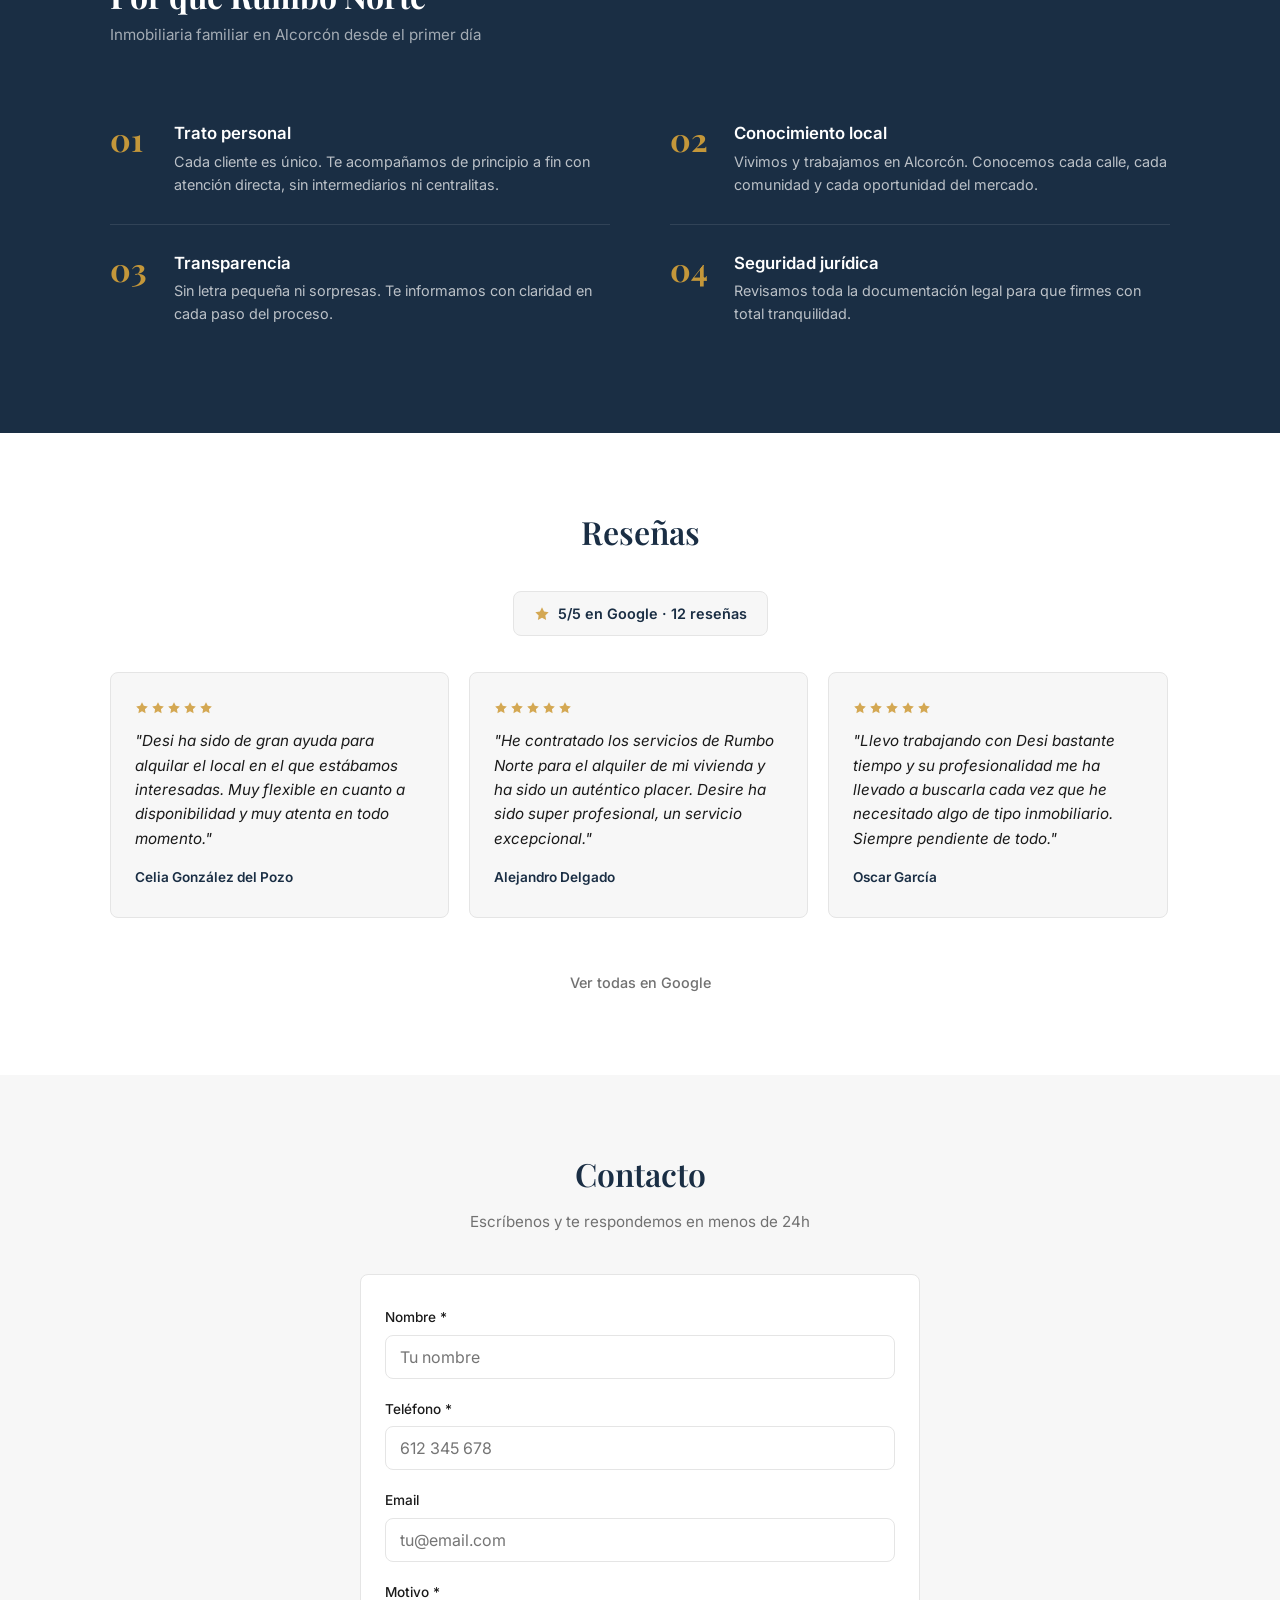
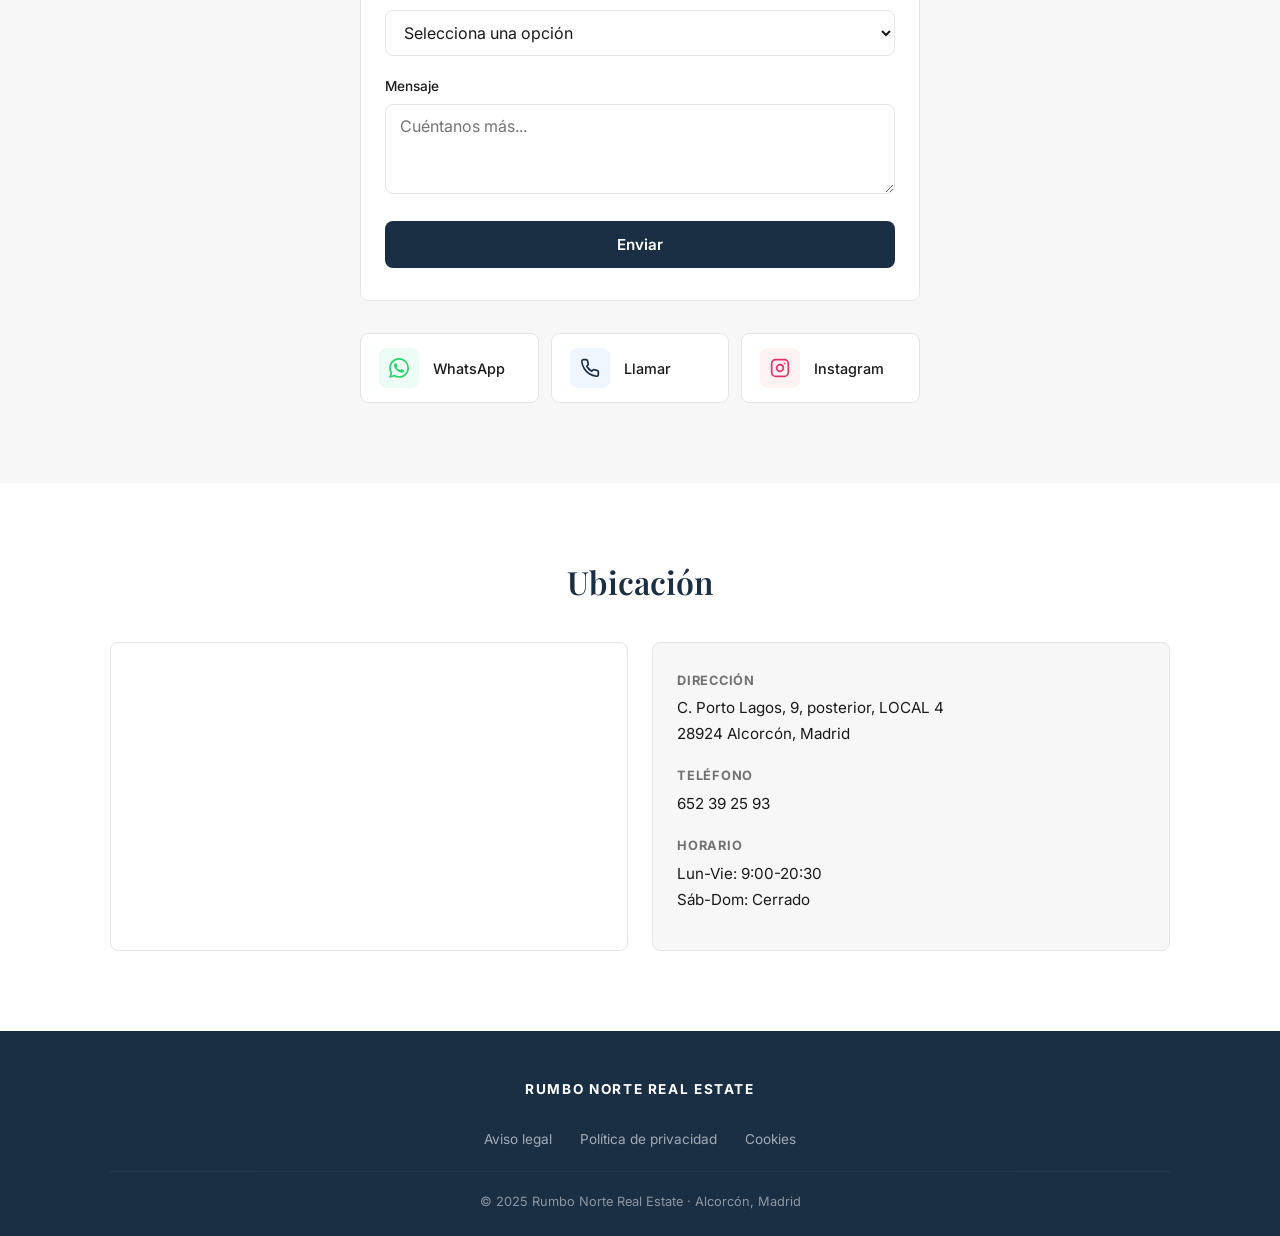
==== commit 824a8ac8: "feat: añadir sistema de gestión de inmuebles con Supabase - Panel admin en /web/admin.html con CRUD " ====
--- a/index.html
+++ b/index.html
@@ -54,6 +54,7 @@
 
       <nav class="nav" id="nav" aria-label="Navegación principal">
         <a href="#inicio">Inicio</a>
+        <a href="inmuebles.html">Inmuebles</a>
         <a href="#servicios">Servicios</a>
         <a href="#nosotros">Nosotros</a>
         <a href="#resenas">Reseñas</a>
@@ -79,7 +80,7 @@
       <p class="hero-subtitle">Inmobiliaria familiar en Alcorcón y zona sur</p>
       <div class="hero-buttons">
         <a href="#contacto" class="btn btn-primary" onclick="document.getElementById('motivo').value='vender'">Quiero vender</a>
-        <a href="https://wa.me/34652392593?text=Hola%2C%20me%20interesa%20obtener%20informaci%C3%B3n%20sobre%20vuestros%20servicios%20inmobiliarios" class="btn btn-outline" target="_blank" rel="noopener">Busco vivienda</a>
+        <a href="inmuebles.html" class="btn btn-outline">Busco vivienda</a>
       </div>
     </div>
   </section>
@@ -221,7 +222,7 @@
         </div>
       </div>
       <div class="resenas-cta fade-in">
-        <a href="https://www.google.com/maps/place/Rumbo+Norte+Real+Estate/" target="_blank" rel="noopener">Ver todas en Google</a>
+        <a href="https://www.google.com/maps?cid=8757195457173273267&g_mp=CiVnb29nbGUubWFwcy5wbGFjZXMudjEuUGxhY2VzLkdldFBsYWNlEAEYASAB&hl=es-ES&source=embed" target="_blank" rel="noopener">Ver todas en Google</a>
       </div>
     </div>
   </section>
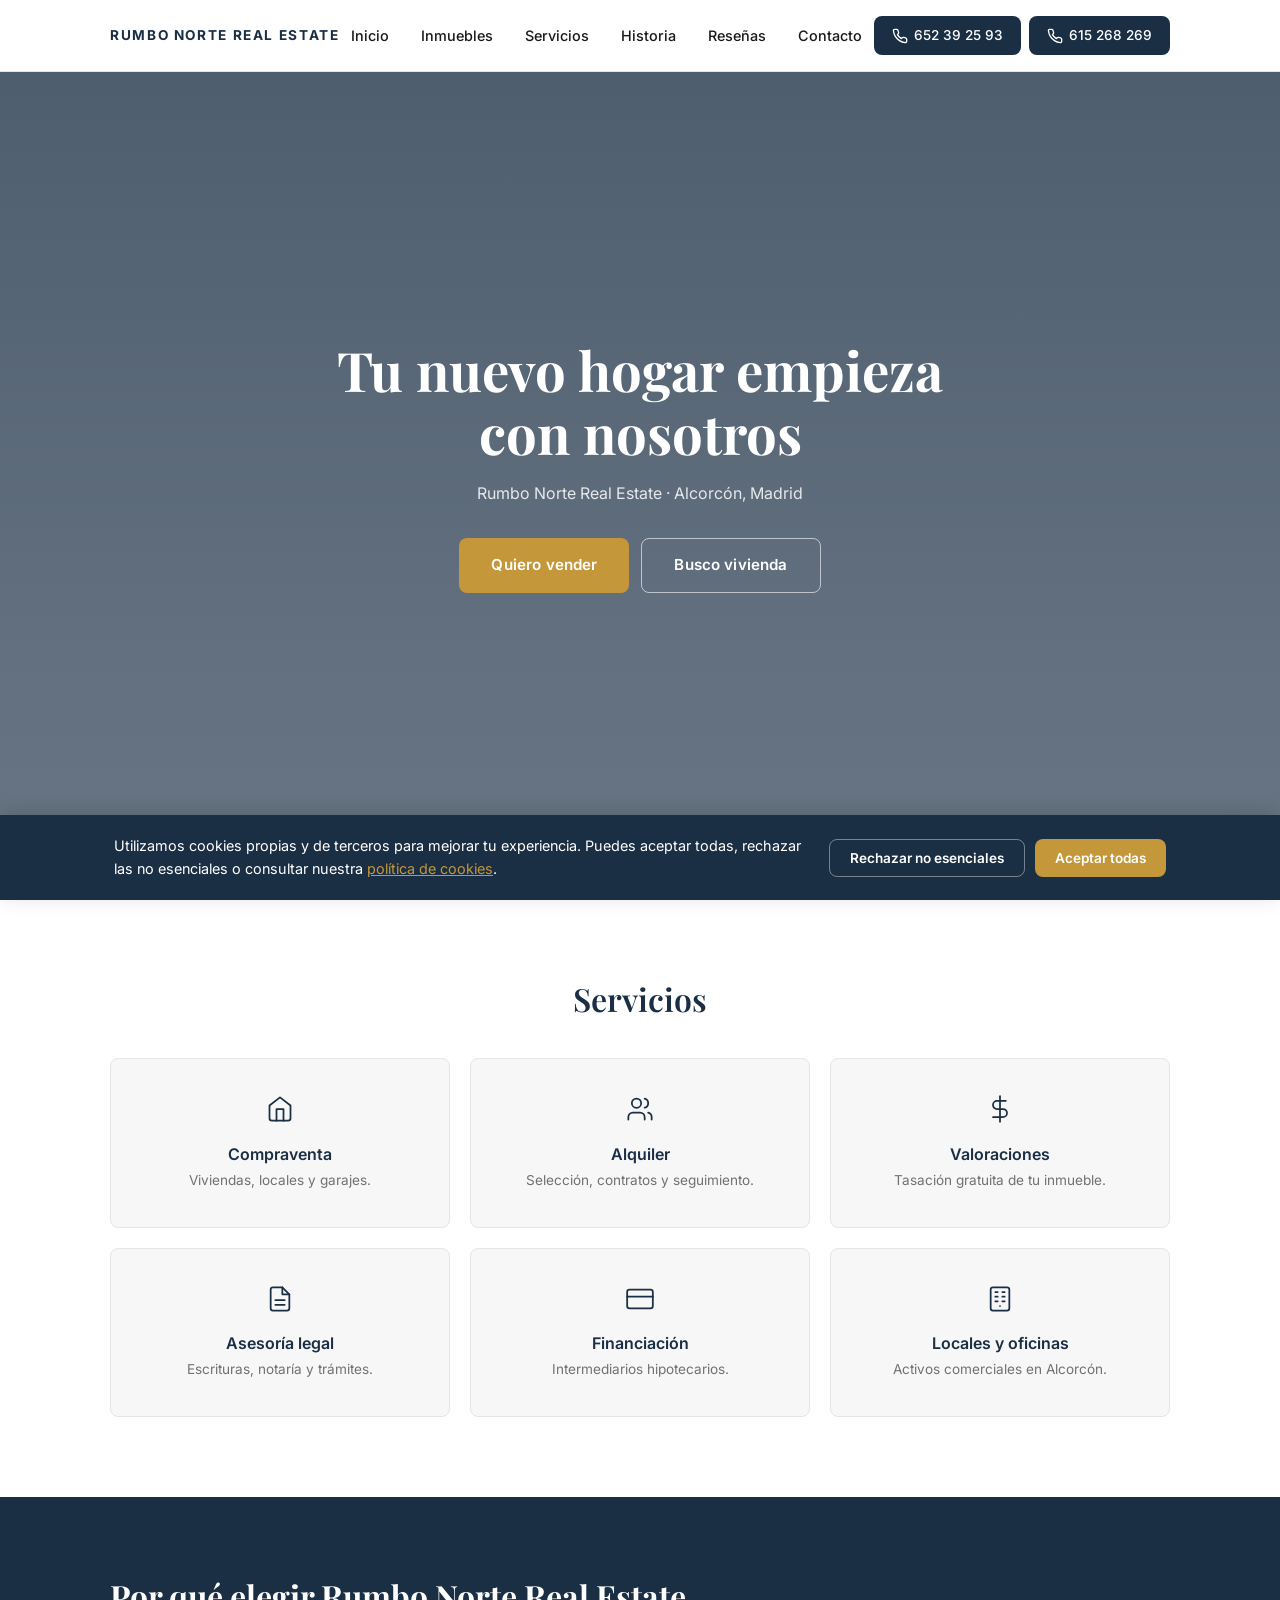
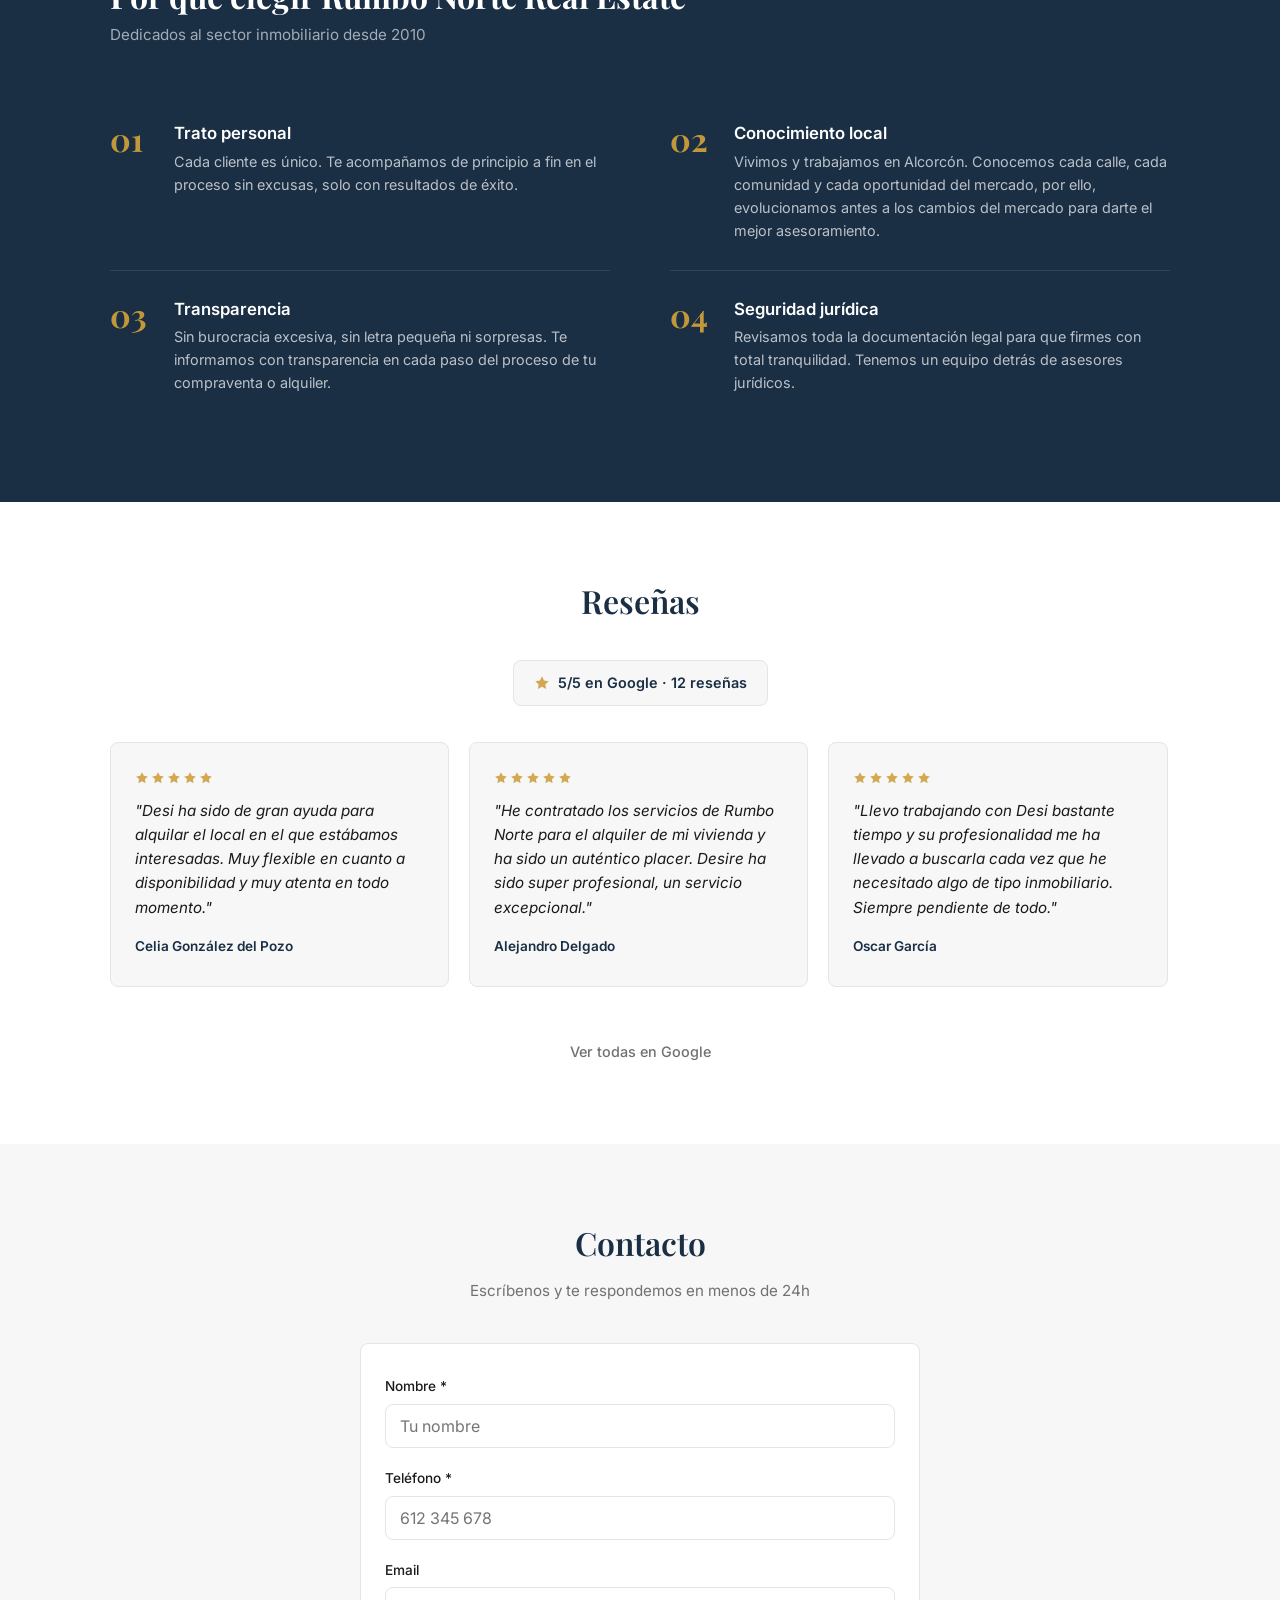
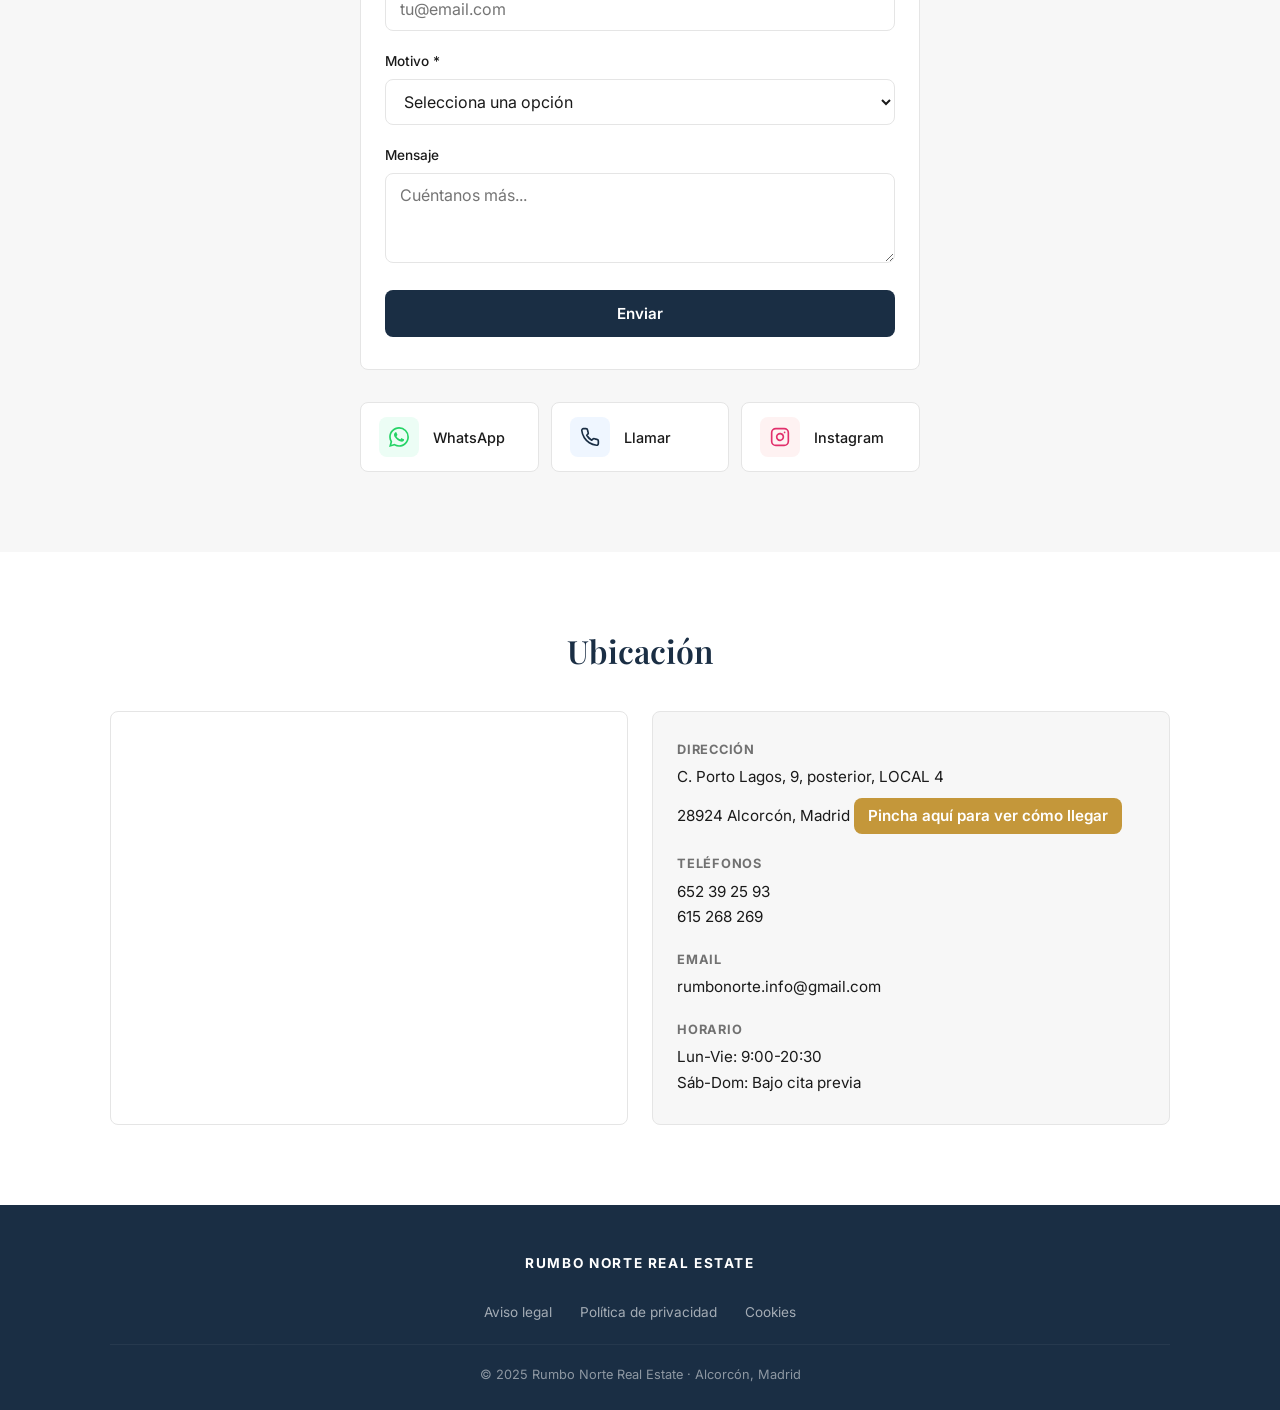
==== commit 390486e1: "feat: aplicar modificaciones web del cliente y añadir banner de cookies RGPD Cambios de textos en po" ====
--- a/index.html
+++ b/index.html
@@ -49,22 +49,28 @@
     <div class="header-inner">
       <a href="#inicio" class="logo" aria-label="Rumbo Norte Real Estate — Inicio">
         <img src="images/logo.png" alt="Rumbo Norte Real Estate" class="logo-img" onerror="this.style.display='none';">
-        <span class="logo-text">RUMBO NORTE</span>
+        <span class="logo-text">RUMBO NORTE REAL ESTATE</span>
       </a>
 
       <nav class="nav" id="nav" aria-label="Navegación principal">
         <a href="#inicio">Inicio</a>
         <a href="inmuebles.html">Inmuebles</a>
         <a href="#servicios">Servicios</a>
-        <a href="#nosotros">Nosotros</a>
+        <a href="#historia">Historia</a>
         <a href="#resenas">Reseñas</a>
         <a href="#contacto">Contacto</a>
       </nav>
 
-      <a href="tel:+34652392593" class="header-cta" aria-label="Llamar ahora al 652 39 25 93">
-        <svg width="16" height="16" viewBox="0 0 24 24" fill="none" stroke="currentColor" stroke-width="2" stroke-linecap="round" stroke-linejoin="round"><path d="M22 16.92v3a2 2 0 0 1-2.18 2 19.79 19.79 0 0 1-8.63-3.07 19.5 19.5 0 0 1-6-6 19.79 19.79 0 0 1-3.07-8.67A2 2 0 0 1 4.11 2h3a2 2 0 0 1 2 1.72c.127.96.361 1.903.7 2.81a2 2 0 0 1-.45 2.11L8.09 9.91a16 16 0 0 0 6 6l1.27-1.27a2 2 0 0 1 2.11-.45c.907.339 1.85.573 2.81.7A2 2 0 0 1 22 16.92z"/></svg>
-        652 39 25 93
-      </a>
+      <div class="header-phones">
+        <a href="tel:+34652392593" class="header-cta" aria-label="Llamar al 652 39 25 93">
+          <svg width="16" height="16" viewBox="0 0 24 24" fill="none" stroke="currentColor" stroke-width="2" stroke-linecap="round" stroke-linejoin="round"><path d="M22 16.92v3a2 2 0 0 1-2.18 2 19.79 19.79 0 0 1-8.63-3.07 19.5 19.5 0 0 1-6-6 19.79 19.79 0 0 1-3.07-8.67A2 2 0 0 1 4.11 2h3a2 2 0 0 1 2 1.72c.127.96.361 1.903.7 2.81a2 2 0 0 1-.45 2.11L8.09 9.91a16 16 0 0 0 6 6l1.27-1.27a2 2 0 0 1 2.11-.45c.907.339 1.85.573 2.81.7A2 2 0 0 1 22 16.92z"/></svg>
+          652 39 25 93
+        </a>
+        <a href="tel:+34615268269" class="header-cta" aria-label="Llamar al 615 268 269">
+          <svg width="16" height="16" viewBox="0 0 24 24" fill="none" stroke="currentColor" stroke-width="2" stroke-linecap="round" stroke-linejoin="round"><path d="M22 16.92v3a2 2 0 0 1-2.18 2 19.79 19.79 0 0 1-8.63-3.07 19.5 19.5 0 0 1-6-6 19.79 19.79 0 0 1-3.07-8.67A2 2 0 0 1 4.11 2h3a2 2 0 0 1 2 1.72c.127.96.361 1.903.7 2.81a2 2 0 0 1-.45 2.11L8.09 9.91a16 16 0 0 0 6 6l1.27-1.27a2 2 0 0 1 2.11-.45c.907.339 1.85.573 2.81.7A2 2 0 0 1 22 16.92z"/></svg>
+          615 268 269
+        </a>
+      </div>
       <button class="hamburger" id="hamburger" aria-label="Abrir menú" aria-expanded="false">
         <span></span>
         <span></span>
@@ -76,8 +82,8 @@
   <!-- ========== HERO ========== -->
   <section class="hero" id="inicio">
     <div class="hero-content">
-      <h1>Tu próximo hogar en el sur de Madrid</h1>
-      <p class="hero-subtitle">Inmobiliaria familiar en Alcorcón y zona sur</p>
+      <h1>Tu nuevo hogar empieza con nosotros</h1>
+      <p class="hero-subtitle">Rumbo Norte Real Estate · Alcorcón, Madrid</p>
       <div class="hero-buttons">
         <a href="#contacto" class="btn btn-primary" onclick="document.getElementById('motivo').value='vender'">Quiero vender</a>
         <a href="inmuebles.html" class="btn btn-outline">Busco vivienda</a>
@@ -137,39 +143,39 @@
   </section>
 
   <!-- ========== POR QUÉ ELEGIRNOS ========== -->
-  <section class="por-que" id="nosotros">
+  <section class="por-que" id="historia">
     <div class="container">
       <div class="por-que-header fade-in">
-        <h2>Por qué Rumbo Norte</h2>
-        <p>Inmobiliaria familiar en Alcorcón desde el primer día</p>
+        <h2>Por qué elegir Rumbo Norte Real Estate</h2>
+        <p>Dedicados al sector inmobiliario desde 2010</p>
       </div>
       <div class="por-que-grid">
         <div class="por-que-item fade-in">
           <span class="por-que-number">01</span>
           <div class="por-que-body">
             <h3>Trato personal</h3>
-            <p>Cada cliente es único. Te acompañamos de principio a fin con atención directa, sin intermediarios ni centralitas.</p>
+            <p>Cada cliente es único. Te acompañamos de principio a fin en el proceso sin excusas, solo con resultados de éxito.</p>
           </div>
         </div>
         <div class="por-que-item fade-in">
           <span class="por-que-number">02</span>
           <div class="por-que-body">
             <h3>Conocimiento local</h3>
-            <p>Vivimos y trabajamos en Alcorcón. Conocemos cada calle, cada comunidad y cada oportunidad del mercado.</p>
+            <p>Vivimos y trabajamos en Alcorcón. Conocemos cada calle, cada comunidad y cada oportunidad del mercado, por ello, evolucionamos antes a los cambios del mercado para darte el mejor asesoramiento.</p>
           </div>
         </div>
         <div class="por-que-item fade-in">
           <span class="por-que-number">03</span>
           <div class="por-que-body">
             <h3>Transparencia</h3>
-            <p>Sin letra pequeña ni sorpresas. Te informamos con claridad en cada paso del proceso.</p>
+            <p>Sin burocracia excesiva, sin letra pequeña ni sorpresas. Te informamos con transparencia en cada paso del proceso de tu compraventa o alquiler.</p>
           </div>
         </div>
         <div class="por-que-item fade-in">
           <span class="por-que-number">04</span>
           <div class="por-que-body">
             <h3>Seguridad jurídica</h3>
-            <p>Revisamos toda la documentación legal para que firmes con total tranquilidad.</p>
+            <p>Revisamos toda la documentación legal para que firmes con total tranquilidad. Tenemos un equipo detrás de asesores jurídicos.</p>
           </div>
         </div>
       </div>
@@ -305,7 +311,7 @@
       <div class="mapa-wrapper fade-in">
         <div class="mapa-iframe">
           <iframe
-            src="https://www.google.com/maps?q=Rumbo+Norte+Real+Estate,+C.+Porto+Lagos+9,+28924+Alcorcón,+Madrid&output=embed"
+            data-cookie-src="https://www.google.com/maps?q=Rumbo+Norte+Real+Estate,+C.+Porto+Lagos+9,+28924+Alcorcón,+Madrid&output=embed"
             allowfullscreen=""
             loading="lazy"
             referrerpolicy="no-referrer-when-downgrade"
@@ -317,18 +323,26 @@
             <div>
               <strong>Dirección</strong>
               <span>C. Porto Lagos, 9, posterior, LOCAL 4<br>28924 Alcorcón, Madrid</span>
+              <a href="https://www.google.com/maps?q=Rumbo+Norte+Real+Estate,+C.+Porto+Lagos+9,+28924+Alcorcón,+Madrid" target="_blank" rel="noopener" class="mapa-link">Pincha aquí para ver cómo llegar</a>
             </div>
           </div>
           <div class="mapa-info-item">
             <div>
-              <strong>Teléfono</strong>
-              <a href="tel:+34652392593">652 39 25 93</a>
+              <strong>Teléfonos</strong>
+              <a href="tel:+34652392593">652 39 25 93</a><br>
+              <a href="tel:+34615268269">615 268 269</a>
+            </div>
+          </div>
+          <div class="mapa-info-item">
+            <div>
+              <strong>Email</strong>
+              <a href="mailto:rumbonorte.info@gmail.com">rumbonorte.info@gmail.com</a>
             </div>
           </div>
           <div class="mapa-info-item">
             <div>
               <strong>Horario</strong>
-              <span>Lun-Vie: 9:00-20:30<br>Sáb-Dom: Cerrado</span>
+              <span>Lun-Vie: 9:00-20:30<br>Sáb-Dom: Bajo cita previa</span>
             </div>
           </div>
         </div>
@@ -371,6 +385,7 @@
     </a>
   </div>
 
+  <script src="cookie-consent.js"></script>
   <script src="main.js"></script>
 </body>
 </html>
--- a/style.css
+++ b/style.css
@@ -232,6 +232,10 @@
   display: none;
 }
 
+.header-phones {
+  display: none;
+}
+
 /* =============================================
    HERO
    ============================================= */
@@ -741,6 +745,24 @@
 
 .mapa-info-item a:hover {
   color: var(--color-accent);
+}
+
+.mapa-link {
+  display: inline-block;
+  margin-top: 8px;
+  padding: 6px 14px;
+  background: var(--color-accent);
+  color: var(--color-white) !important;
+  border-radius: var(--radius);
+  font-size: 0.85rem;
+  font-weight: 600;
+  text-decoration: none;
+  transition: background var(--transition);
+}
+
+.mapa-link:hover {
+  background: var(--color-primary);
+  color: var(--color-white) !important;
 }
 
 /* =============================================
@@ -938,6 +960,12 @@
 
   .nav a {
     font-size: 0.9rem;
+  }
+
+  .header-phones {
+    display: flex;
+    gap: 8px;
+    align-items: center;
   }
 
   .header-cta {
@@ -991,3 +1019,129 @@
     flex: 0 0 32%;
   }
 }
+
+/* =============================================
+   COOKIE CONSENT BANNER
+   ============================================= */
+.cookie-banner {
+  position: fixed;
+  bottom: 0;
+  left: 0;
+  right: 0;
+  z-index: 10000;
+  background: var(--color-primary);
+  color: var(--color-white);
+  padding: 0;
+  transform: translateY(100%);
+  transition: transform 0.35s ease;
+  box-shadow: 0 -4px 20px rgba(0,0,0,0.15);
+}
+
+.cookie-banner--visible {
+  transform: translateY(0);
+}
+
+.cookie-banner-inner {
+  max-width: 1100px;
+  margin: 0 auto;
+  padding: 20px 24px;
+  display: flex;
+  flex-direction: column;
+  gap: 16px;
+}
+
+.cookie-banner-text p {
+  font-size: 0.9rem;
+  line-height: 1.55;
+  margin: 0;
+}
+
+.cookie-banner-text a {
+  color: var(--color-accent);
+  text-decoration: underline;
+}
+
+.cookie-banner-actions {
+  display: flex;
+  gap: 10px;
+  flex-wrap: wrap;
+}
+
+.cookie-btn {
+  padding: 10px 20px;
+  border: none;
+  border-radius: var(--radius);
+  font-size: 0.85rem;
+  font-weight: 600;
+  cursor: pointer;
+  transition: var(--transition);
+  font-family: inherit;
+}
+
+.cookie-btn--accept {
+  background: var(--color-accent);
+  color: var(--color-white);
+}
+
+.cookie-btn--accept:hover {
+  background: #d4a84a;
+}
+
+.cookie-btn--reject {
+  background: transparent;
+  color: var(--color-white);
+  border: 1px solid rgba(255,255,255,0.4);
+}
+
+.cookie-btn--reject:hover {
+  border-color: var(--color-white);
+}
+
+/* Map placeholder when cookies rejected */
+.mapa-cookie-placeholder {
+  display: flex;
+  flex-direction: column;
+  align-items: center;
+  justify-content: center;
+  gap: 12px;
+  width: 100%;
+  min-height: 300px;
+  background: var(--color-surface);
+  border-radius: var(--radius);
+  text-align: center;
+  padding: 24px;
+}
+
+.mapa-cookie-placeholder p {
+  color: var(--color-text-light);
+  font-size: 0.95rem;
+}
+
+.btn-cookie-accept-map {
+  padding: 10px 20px;
+  background: var(--color-accent);
+  color: var(--color-white);
+  border: none;
+  border-radius: var(--radius);
+  font-size: 0.85rem;
+  font-weight: 600;
+  cursor: pointer;
+  font-family: inherit;
+  transition: var(--transition);
+}
+
+.btn-cookie-accept-map:hover {
+  background: var(--color-primary);
+}
+
+@media (min-width: 768px) {
+  .cookie-banner-inner {
+    flex-direction: row;
+    align-items: center;
+    justify-content: space-between;
+  }
+
+  .cookie-banner-actions {
+    flex-shrink: 0;
+  }
+}
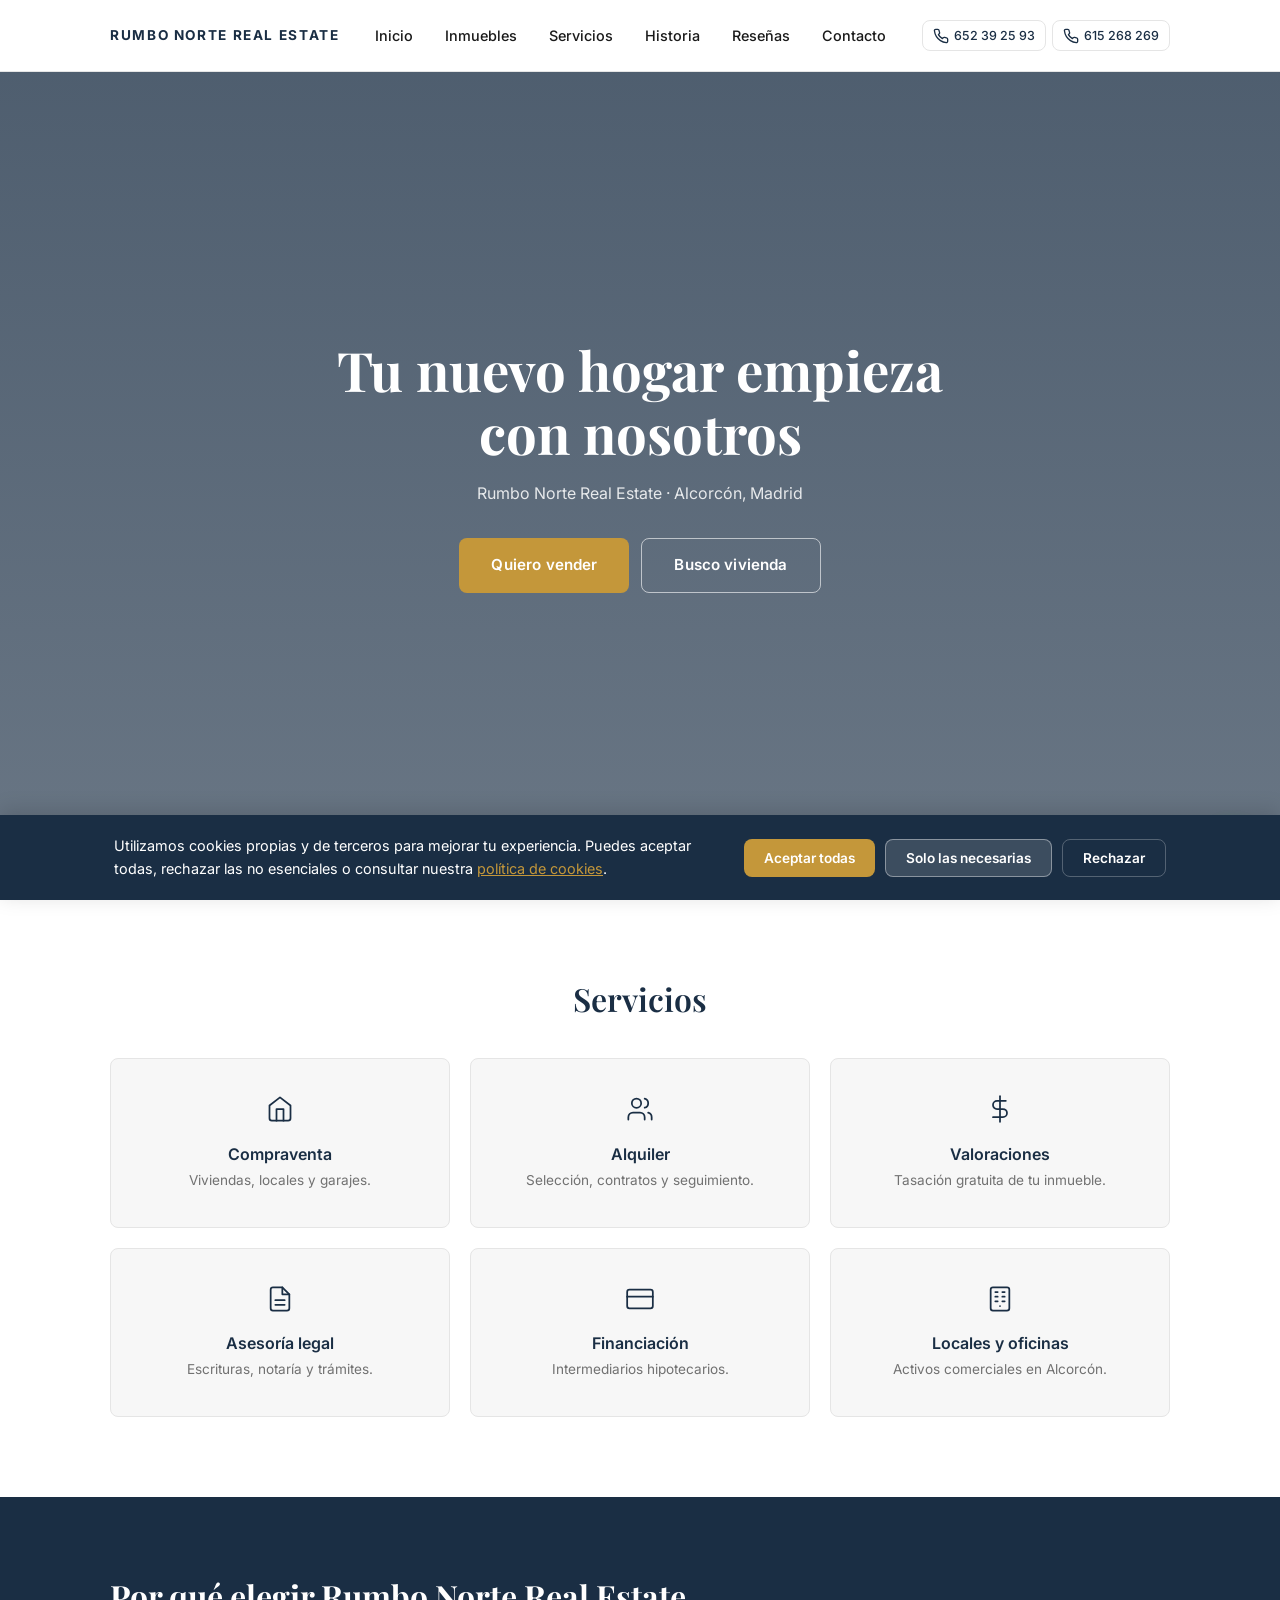
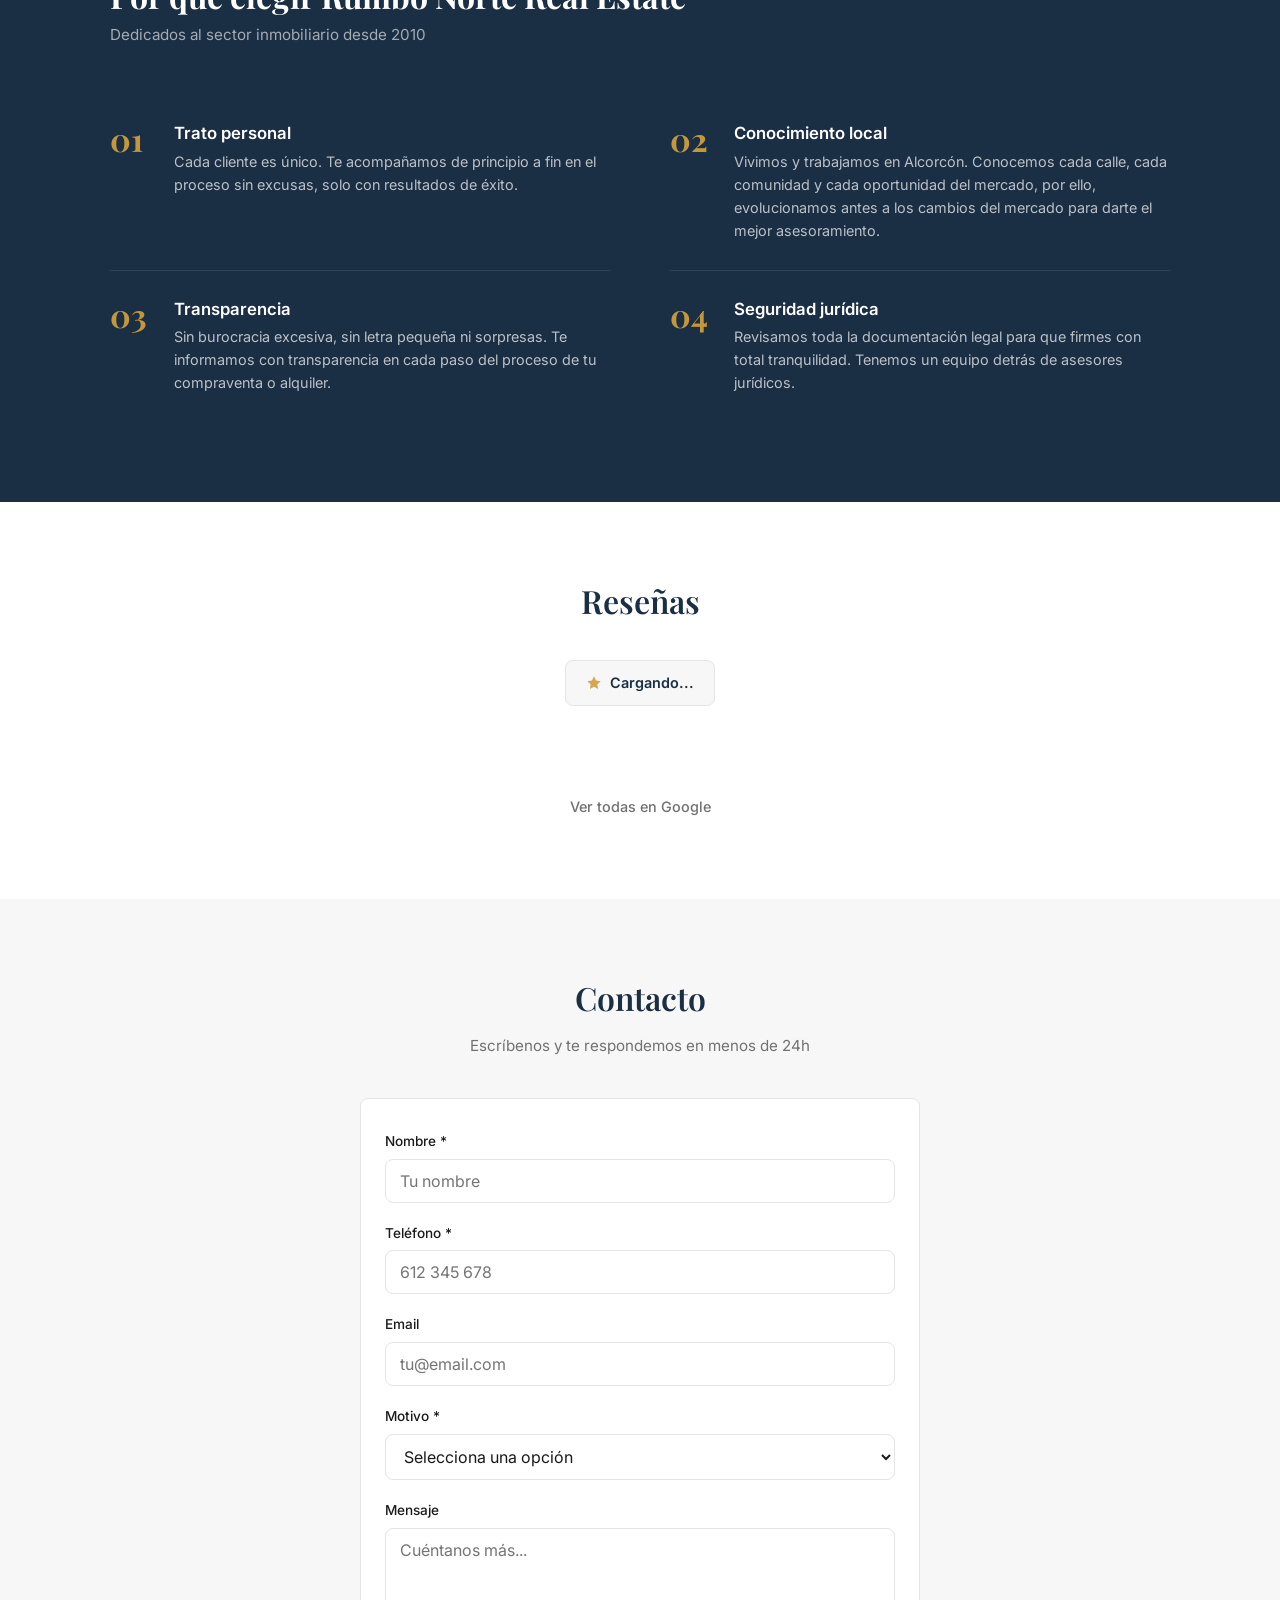
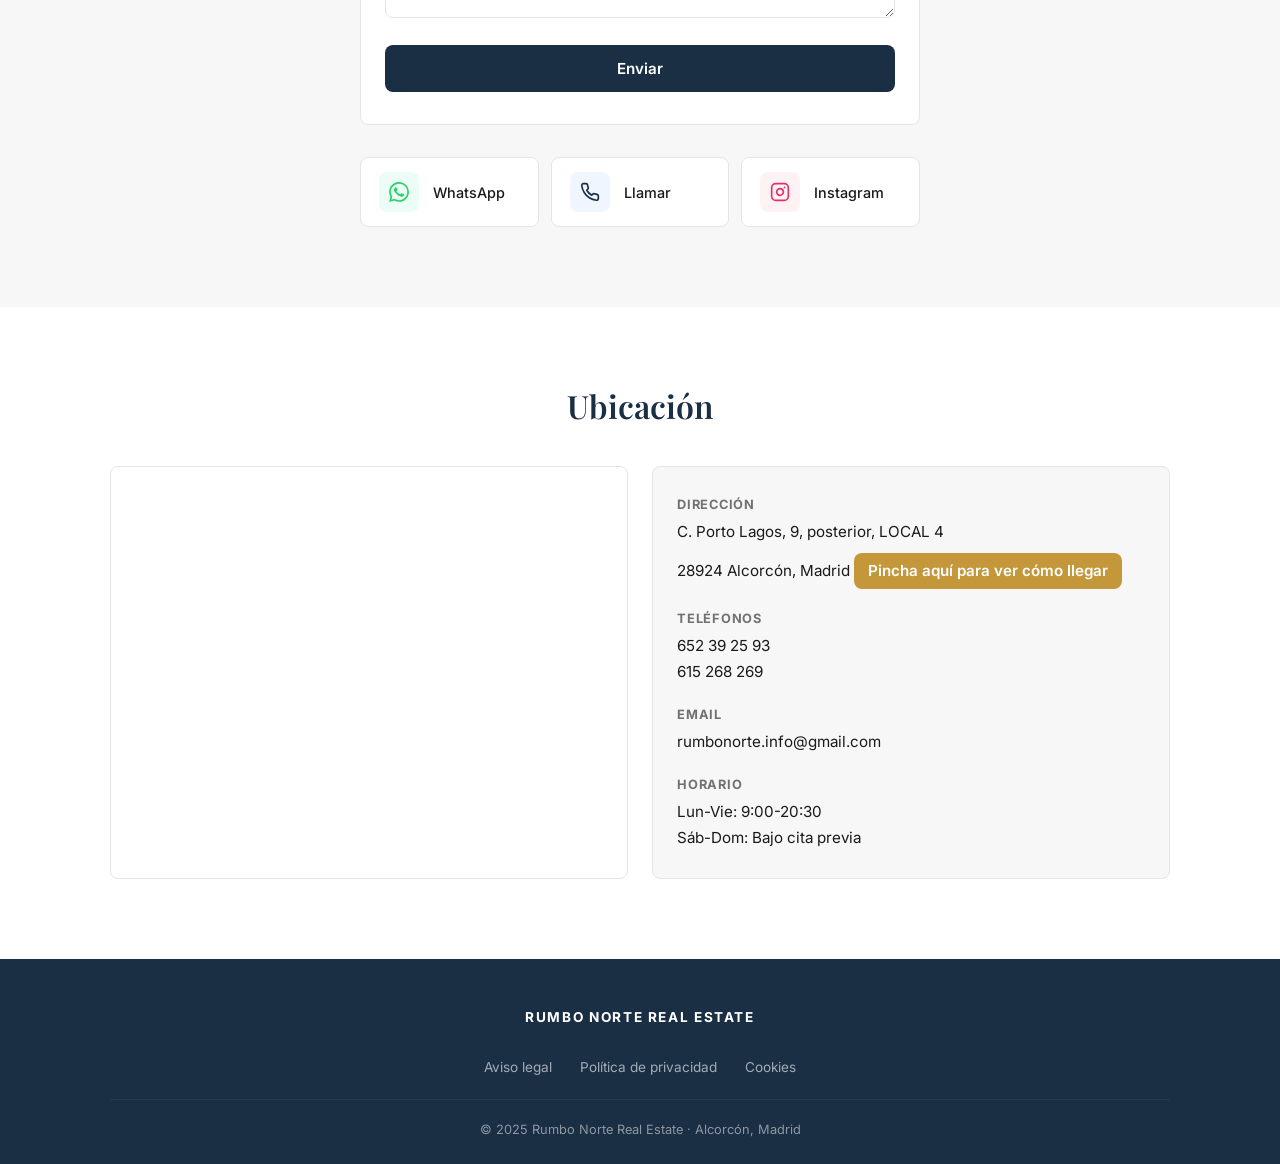
==== commit bcccea2c: "feat: gestión de reseñas desde panel admin con carga dinámica en frontend Añade tablas reviews y rev" ====
--- a/index.html
+++ b/index.html
@@ -187,48 +187,16 @@
     <div class="container">
       <h2 class="section-title fade-in">Reseñas</h2>
       <div class="resenas-badge-wrapper fade-in">
-        <div class="resenas-badge">
+        <div class="resenas-badge" id="resenasBadge">
           <svg width="16" height="16" viewBox="0 0 24 24" fill="#D4A853" stroke="none"><polygon points="12 2 15.09 8.26 22 9.27 17 14.14 18.18 21.02 12 17.77 5.82 21.02 7 14.14 2 9.27 8.91 8.26 12 2"/></svg>
-          5/5 en Google · 12 reseñas
-        </div>
-      </div>
-      <div class="resenas-slider fade-in">
-        <div class="resena-card">
-          <div class="resena-stars">
-            <svg width="14" height="14" viewBox="0 0 24 24" fill="#D4A853" stroke="none"><polygon points="12 2 15.09 8.26 22 9.27 17 14.14 18.18 21.02 12 17.77 5.82 21.02 7 14.14 2 9.27 8.91 8.26 12 2"/></svg>
-            <svg width="14" height="14" viewBox="0 0 24 24" fill="#D4A853" stroke="none"><polygon points="12 2 15.09 8.26 22 9.27 17 14.14 18.18 21.02 12 17.77 5.82 21.02 7 14.14 2 9.27 8.91 8.26 12 2"/></svg>
-            <svg width="14" height="14" viewBox="0 0 24 24" fill="#D4A853" stroke="none"><polygon points="12 2 15.09 8.26 22 9.27 17 14.14 18.18 21.02 12 17.77 5.82 21.02 7 14.14 2 9.27 8.91 8.26 12 2"/></svg>
-            <svg width="14" height="14" viewBox="0 0 24 24" fill="#D4A853" stroke="none"><polygon points="12 2 15.09 8.26 22 9.27 17 14.14 18.18 21.02 12 17.77 5.82 21.02 7 14.14 2 9.27 8.91 8.26 12 2"/></svg>
-            <svg width="14" height="14" viewBox="0 0 24 24" fill="#D4A853" stroke="none"><polygon points="12 2 15.09 8.26 22 9.27 17 14.14 18.18 21.02 12 17.77 5.82 21.02 7 14.14 2 9.27 8.91 8.26 12 2"/></svg>
-          </div>
-          <p class="resena-text">"Desi ha sido de gran ayuda para alquilar el local en el que estábamos interesadas. Muy flexible en cuanto a disponibilidad y muy atenta en todo momento."</p>
-          <div class="resena-author">Celia González del Pozo</div>
-        </div>
-        <div class="resena-card">
-          <div class="resena-stars">
-            <svg width="14" height="14" viewBox="0 0 24 24" fill="#D4A853" stroke="none"><polygon points="12 2 15.09 8.26 22 9.27 17 14.14 18.18 21.02 12 17.77 5.82 21.02 7 14.14 2 9.27 8.91 8.26 12 2"/></svg>
-            <svg width="14" height="14" viewBox="0 0 24 24" fill="#D4A853" stroke="none"><polygon points="12 2 15.09 8.26 22 9.27 17 14.14 18.18 21.02 12 17.77 5.82 21.02 7 14.14 2 9.27 8.91 8.26 12 2"/></svg>
-            <svg width="14" height="14" viewBox="0 0 24 24" fill="#D4A853" stroke="none"><polygon points="12 2 15.09 8.26 22 9.27 17 14.14 18.18 21.02 12 17.77 5.82 21.02 7 14.14 2 9.27 8.91 8.26 12 2"/></svg>
-            <svg width="14" height="14" viewBox="0 0 24 24" fill="#D4A853" stroke="none"><polygon points="12 2 15.09 8.26 22 9.27 17 14.14 18.18 21.02 12 17.77 5.82 21.02 7 14.14 2 9.27 8.91 8.26 12 2"/></svg>
-            <svg width="14" height="14" viewBox="0 0 24 24" fill="#D4A853" stroke="none"><polygon points="12 2 15.09 8.26 22 9.27 17 14.14 18.18 21.02 12 17.77 5.82 21.02 7 14.14 2 9.27 8.91 8.26 12 2"/></svg>
-          </div>
-          <p class="resena-text">"He contratado los servicios de Rumbo Norte para el alquiler de mi vivienda y ha sido un auténtico placer. Desire ha sido super profesional, un servicio excepcional."</p>
-          <div class="resena-author">Alejandro Delgado</div>
-        </div>
-        <div class="resena-card">
-          <div class="resena-stars">
-            <svg width="14" height="14" viewBox="0 0 24 24" fill="#D4A853" stroke="none"><polygon points="12 2 15.09 8.26 22 9.27 17 14.14 18.18 21.02 12 17.77 5.82 21.02 7 14.14 2 9.27 8.91 8.26 12 2"/></svg>
-            <svg width="14" height="14" viewBox="0 0 24 24" fill="#D4A853" stroke="none"><polygon points="12 2 15.09 8.26 22 9.27 17 14.14 18.18 21.02 12 17.77 5.82 21.02 7 14.14 2 9.27 8.91 8.26 12 2"/></svg>
-            <svg width="14" height="14" viewBox="0 0 24 24" fill="#D4A853" stroke="none"><polygon points="12 2 15.09 8.26 22 9.27 17 14.14 18.18 21.02 12 17.77 5.82 21.02 7 14.14 2 9.27 8.91 8.26 12 2"/></svg>
-            <svg width="14" height="14" viewBox="0 0 24 24" fill="#D4A853" stroke="none"><polygon points="12 2 15.09 8.26 22 9.27 17 14.14 18.18 21.02 12 17.77 5.82 21.02 7 14.14 2 9.27 8.91 8.26 12 2"/></svg>
-            <svg width="14" height="14" viewBox="0 0 24 24" fill="#D4A853" stroke="none"><polygon points="12 2 15.09 8.26 22 9.27 17 14.14 18.18 21.02 12 17.77 5.82 21.02 7 14.14 2 9.27 8.91 8.26 12 2"/></svg>
-          </div>
-          <p class="resena-text">"Llevo trabajando con Desi bastante tiempo y su profesionalidad me ha llevado a buscarla cada vez que he necesitado algo de tipo inmobiliario. Siempre pendiente de todo."</p>
-          <div class="resena-author">Oscar García</div>
-        </div>
+          <span id="badgeText">Cargando...</span>
+        </div>
+      </div>
+      <div class="resenas-slider fade-in" id="resenasSlider">
+        <!-- Reviews loaded dynamically from Supabase -->
       </div>
       <div class="resenas-cta fade-in">
-        <a href="https://www.google.com/maps?cid=8757195457173273267&g_mp=CiVnb29nbGUubWFwcy5wbGFjZXMudjEuUGxhY2VzLkdldFBsYWNlEAEYASAB&hl=es-ES&source=embed" target="_blank" rel="noopener">Ver todas en Google</a>
+        <a id="resenasGoogleLink" href="#" target="_blank" rel="noopener">Ver todas en Google</a>
       </div>
     </div>
   </section>
@@ -385,6 +353,8 @@
     </a>
   </div>
 
+  <script src="https://cdn.jsdelivr.net/npm/@supabase/supabase-js@2"></script>
+  <script src="supabase-config.js"></script>
   <script src="cookie-consent.js"></script>
   <script src="main.js"></script>
 </body>
--- a/style.css
+++ b/style.css
@@ -964,25 +964,28 @@
 
   .header-phones {
     display: flex;
-    gap: 8px;
+    gap: 6px;
     align-items: center;
   }
 
   .header-cta {
     display: inline-flex;
     align-items: center;
-    gap: 6px;
+    gap: 5px;
+    background: transparent;
+    color: var(--color-primary);
+    padding: 5px 10px;
+    border-radius: var(--radius);
+    font-weight: 500;
+    font-size: 0.78rem;
+    transition: var(--transition);
+    border: 1px solid var(--color-border);
+  }
+
+  .header-cta:hover {
     background: var(--color-primary);
     color: var(--color-white);
-    padding: 9px 18px;
-    border-radius: var(--radius);
-    font-weight: 500;
-    font-size: 0.85rem;
-    transition: var(--transition);
-  }
-
-  .header-cta:hover {
-    background: var(--color-primary-light);
+    border-color: var(--color-primary);
   }
 
   .hero h1 {
@@ -1047,6 +1050,8 @@
   padding: 20px 24px;
   display: flex;
   flex-direction: column;
+  align-items: center;
+  text-align: center;
   gap: 16px;
 }
 
@@ -1065,6 +1070,7 @@
   display: flex;
   gap: 10px;
   flex-wrap: wrap;
+  justify-content: center;
 }
 
 .cookie-btn {
@@ -1087,10 +1093,20 @@
   background: #d4a84a;
 }
 
+.cookie-btn--essential {
+  background: rgba(255,255,255,0.15);
+  color: var(--color-white);
+  border: 1px solid rgba(255,255,255,0.4);
+}
+
+.cookie-btn--essential:hover {
+  background: rgba(255,255,255,0.25);
+}
+
 .cookie-btn--reject {
   background: transparent;
   color: var(--color-white);
-  border: 1px solid rgba(255,255,255,0.4);
+  border: 1px solid rgba(255,255,255,0.25);
 }
 
 .cookie-btn--reject:hover {
@@ -1139,9 +1155,11 @@
     flex-direction: row;
     align-items: center;
     justify-content: space-between;
+    text-align: left;
   }
 
   .cookie-banner-actions {
     flex-shrink: 0;
-  }
-}
+    justify-content: flex-end;
+  }
+}
